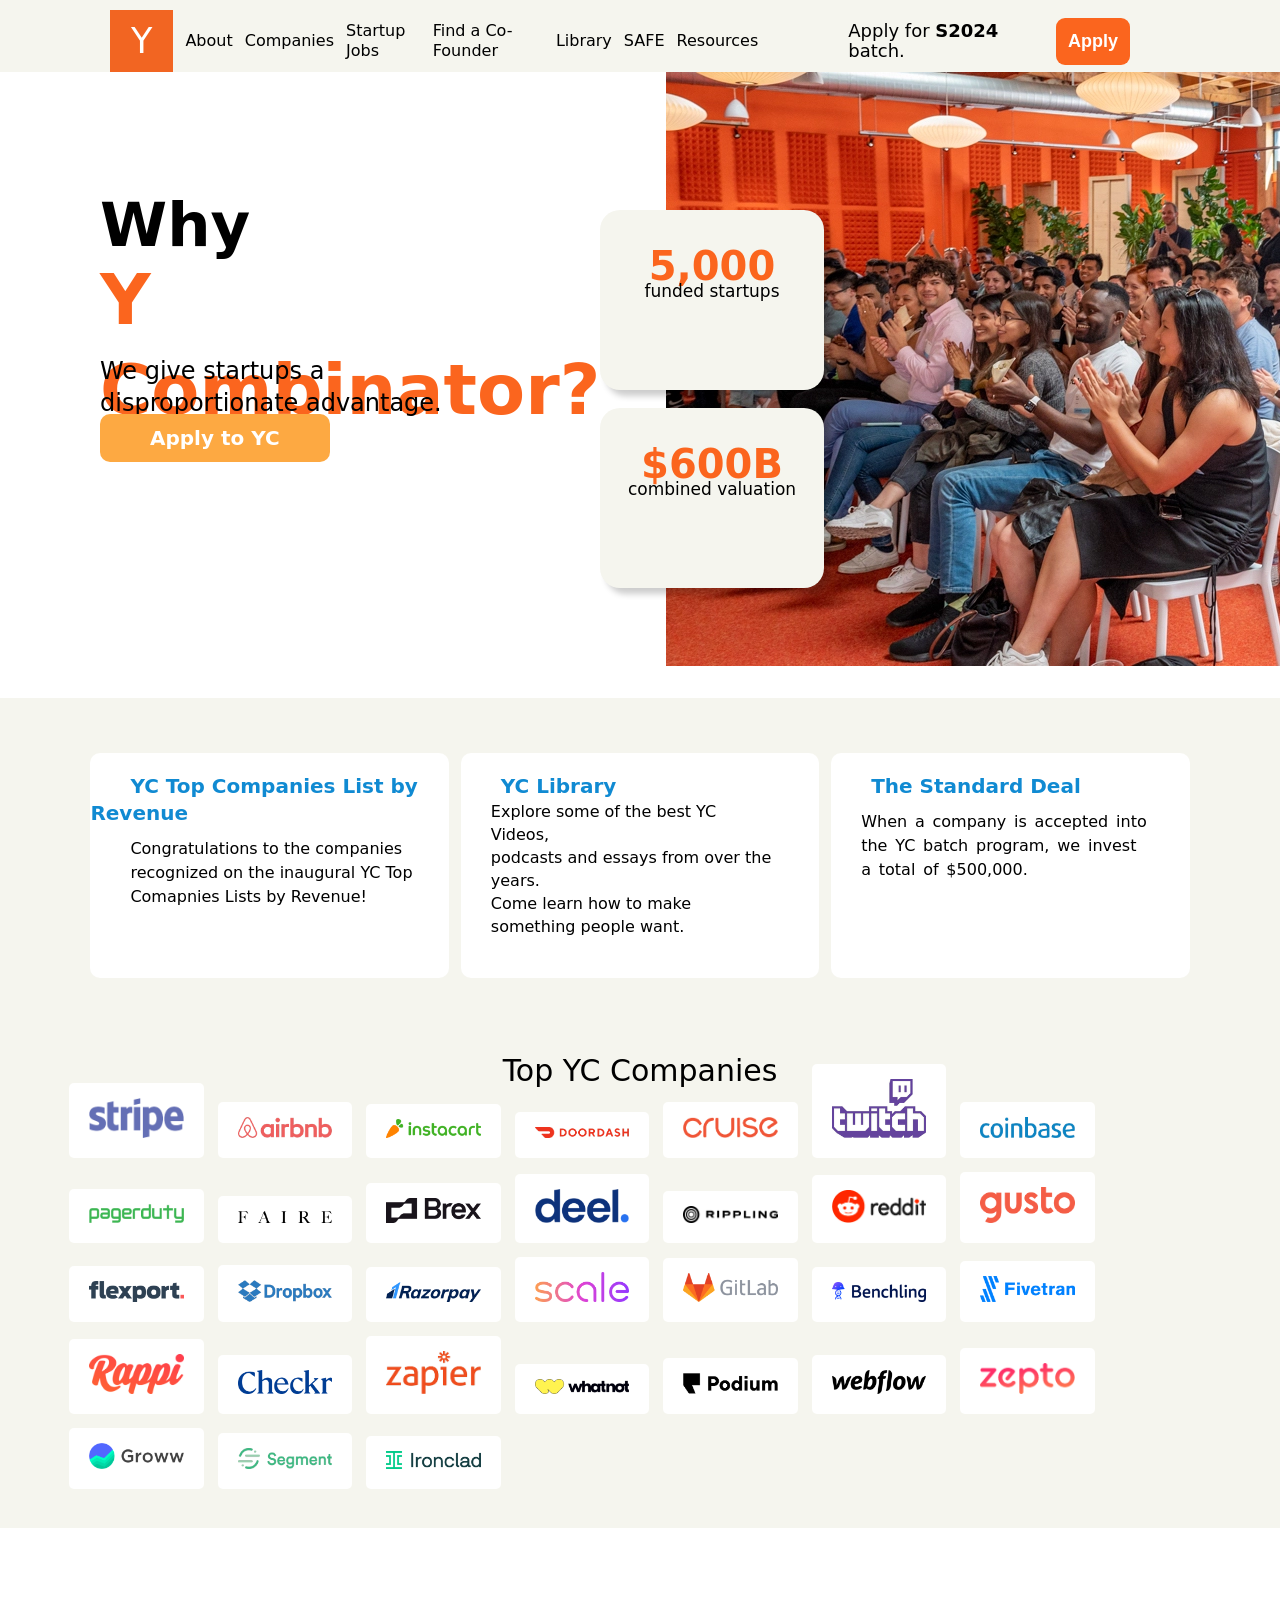
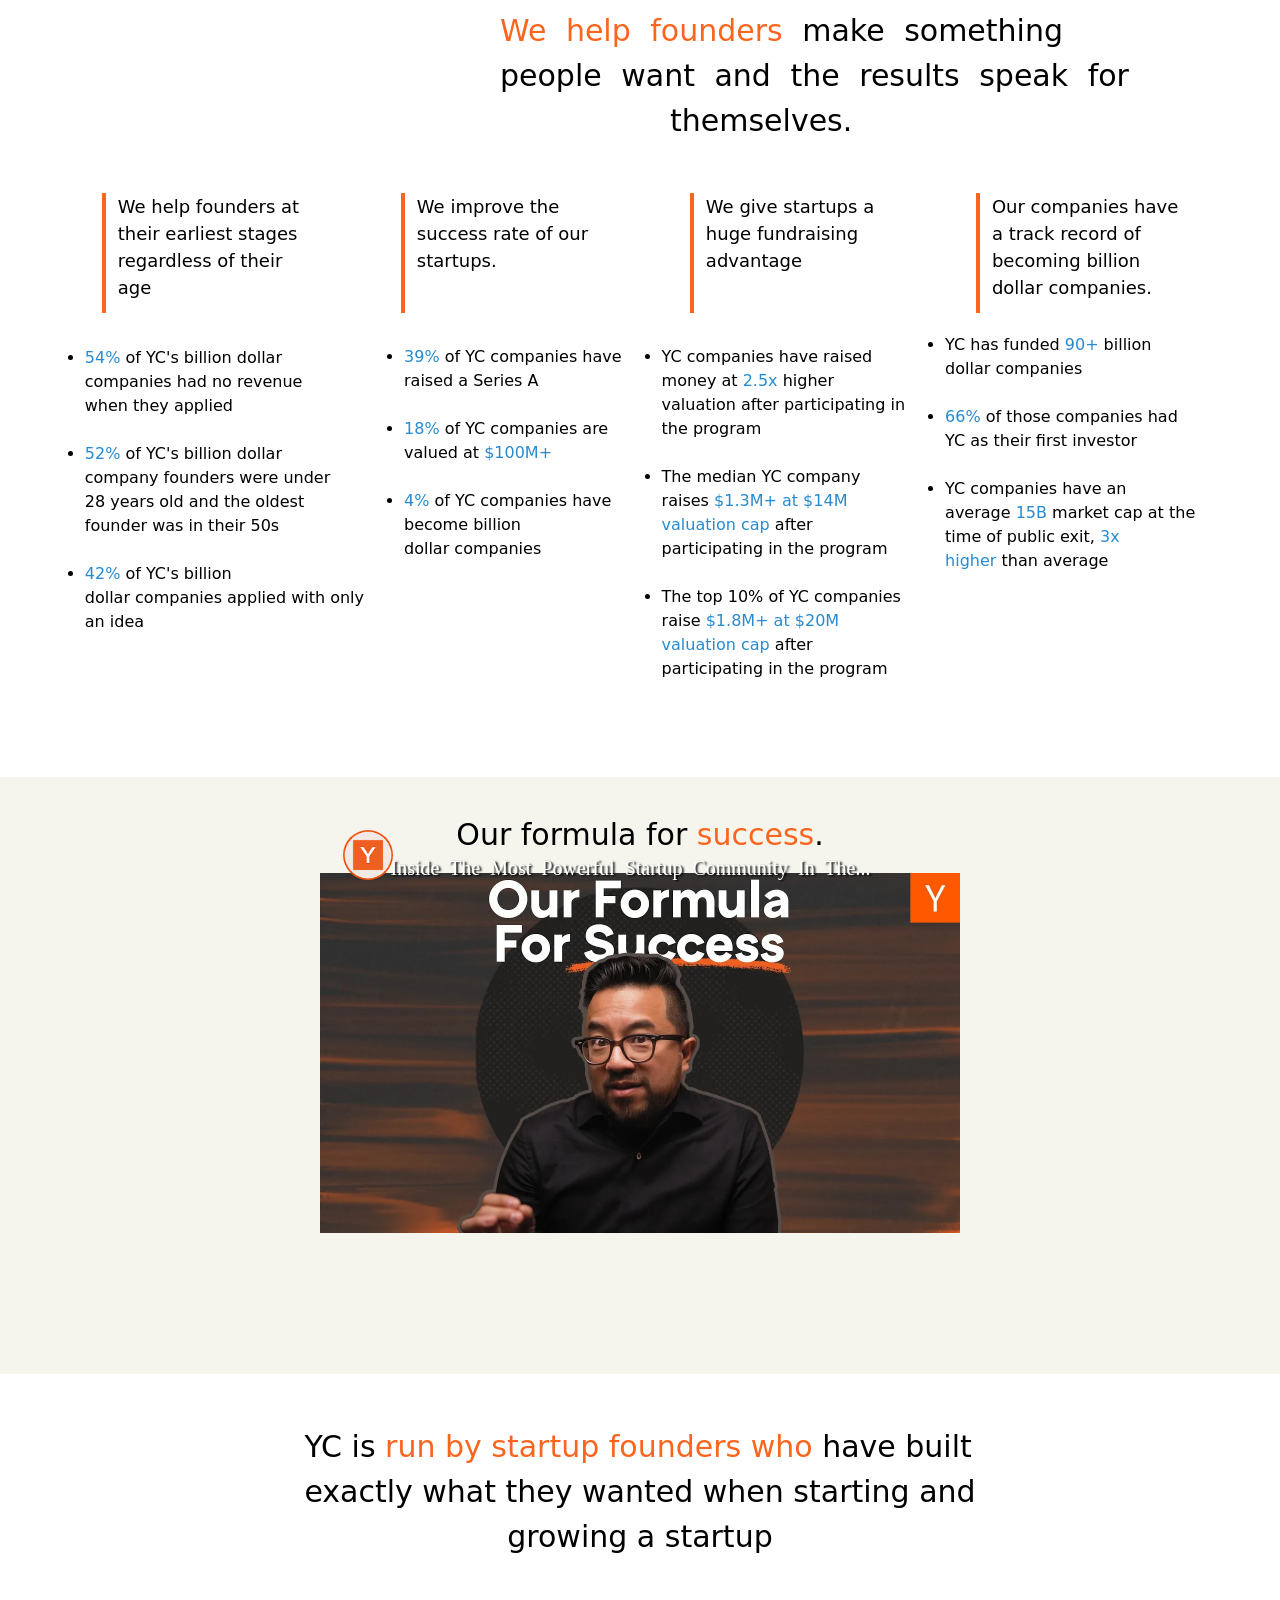
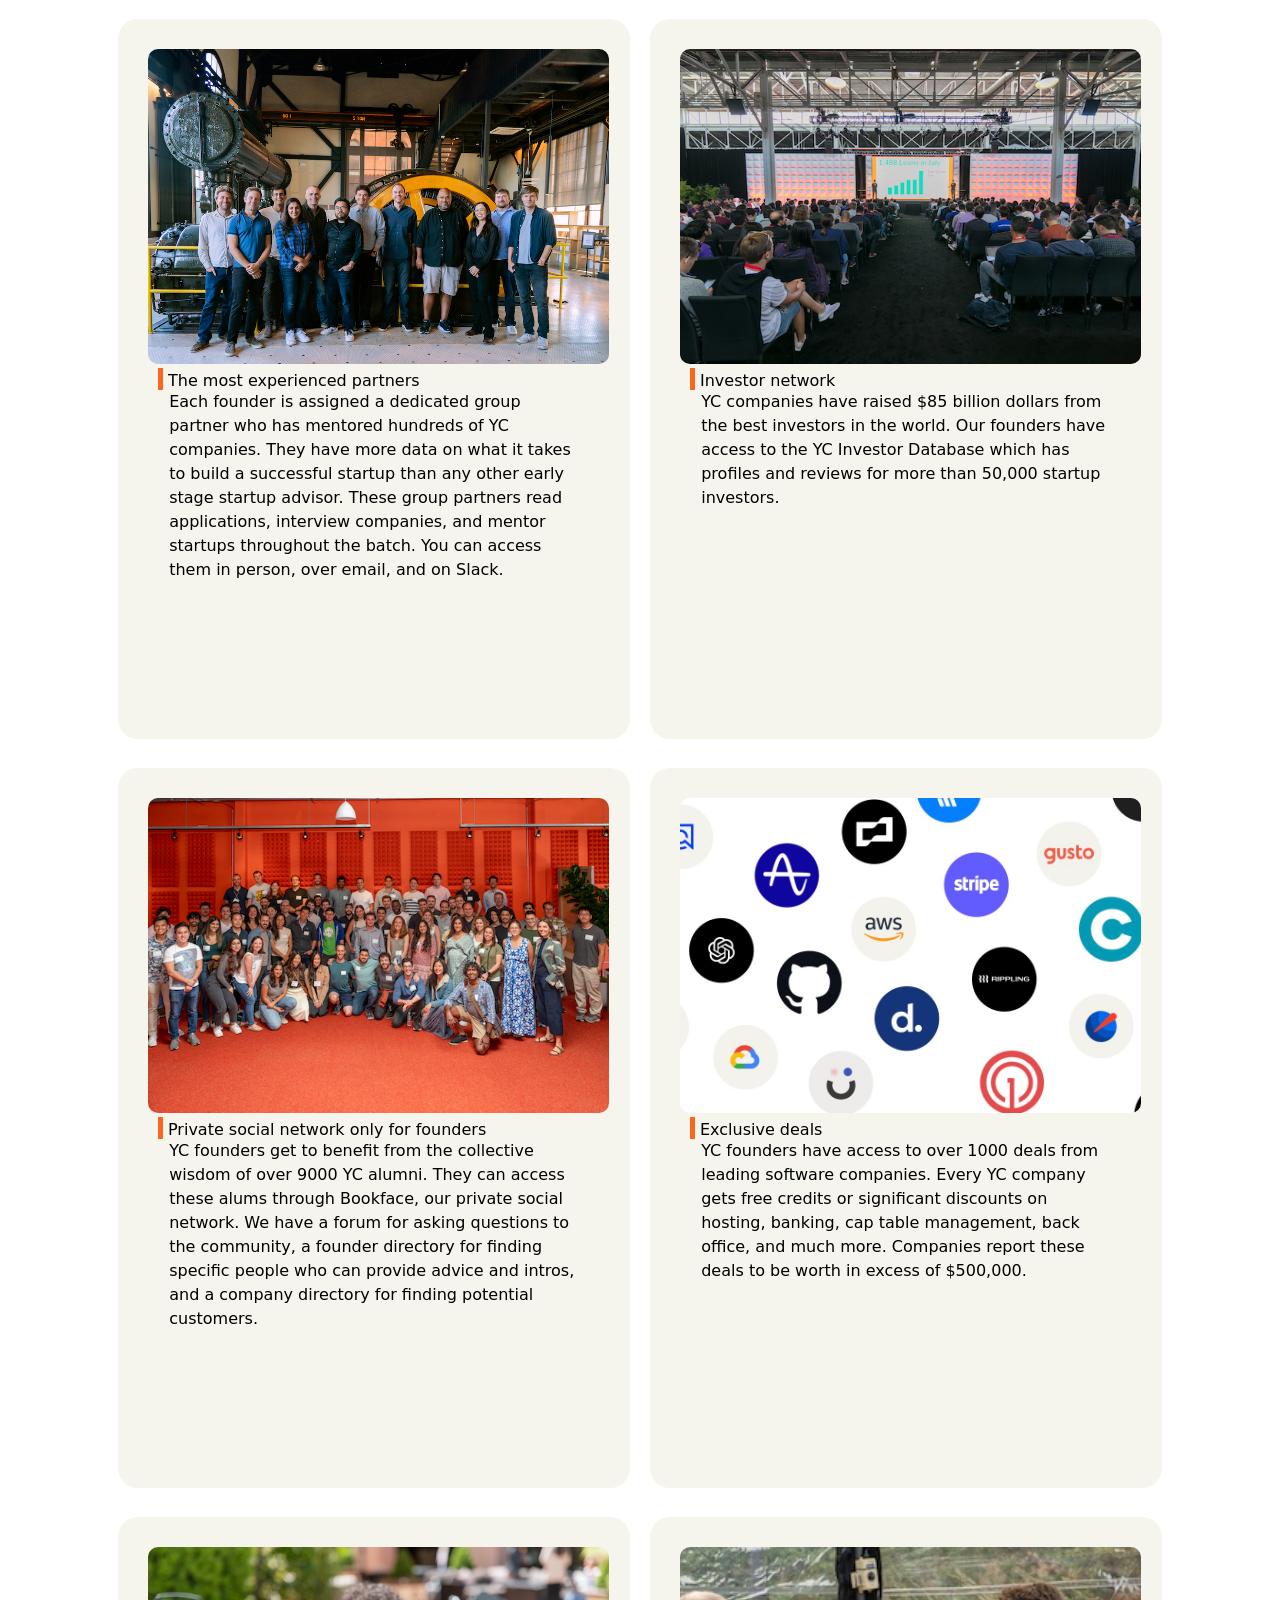
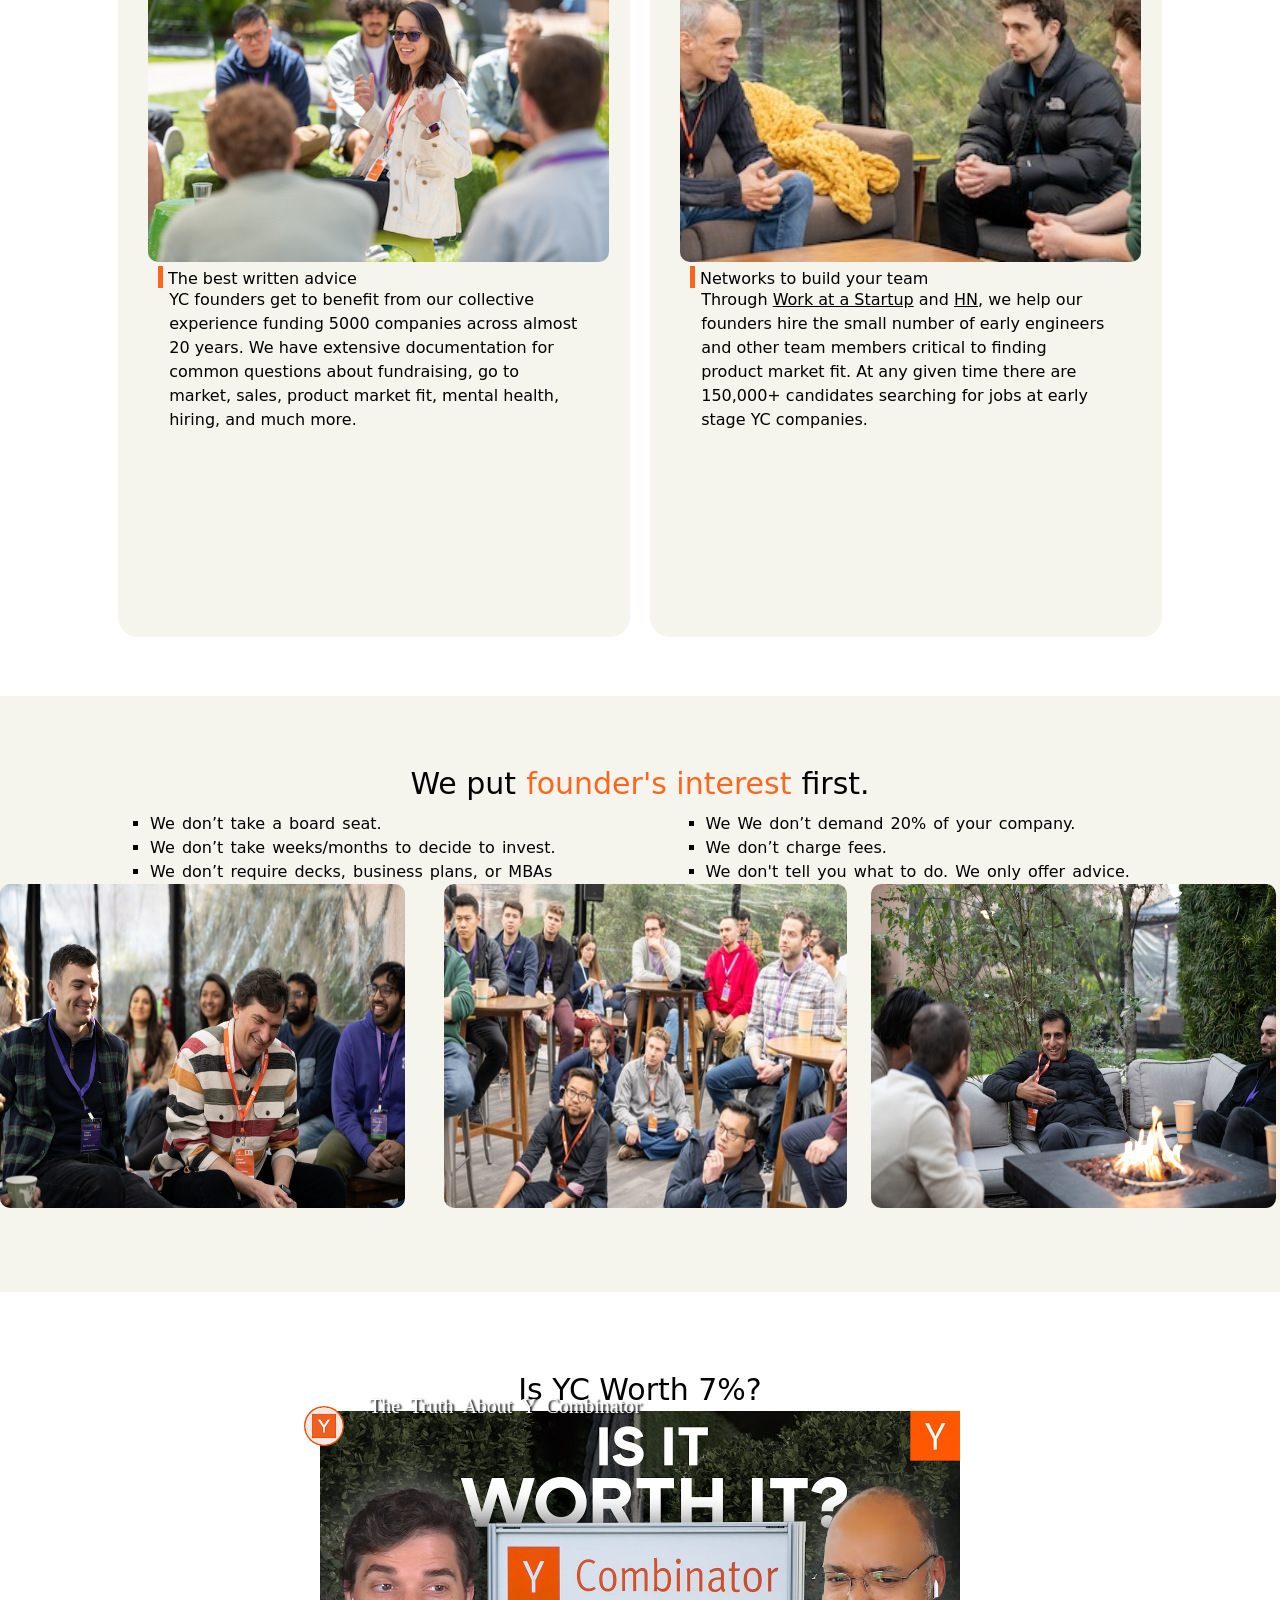
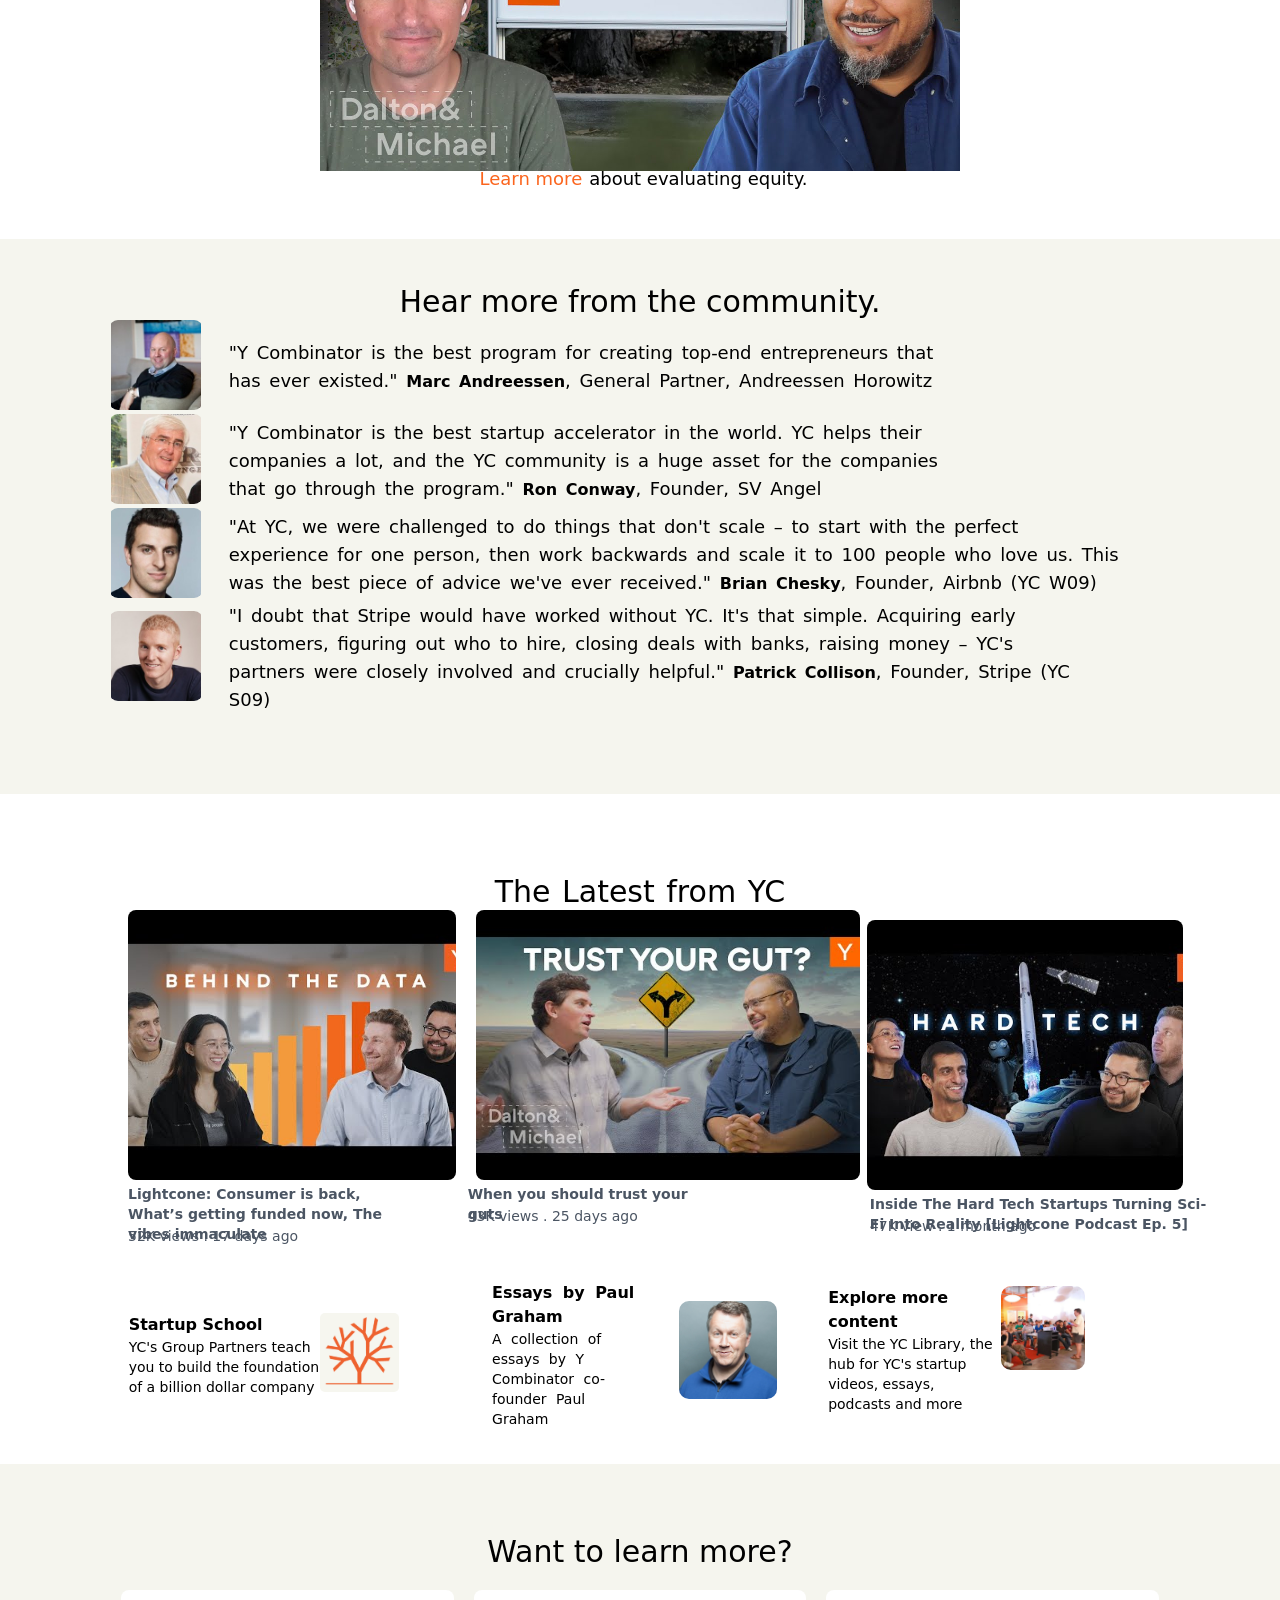
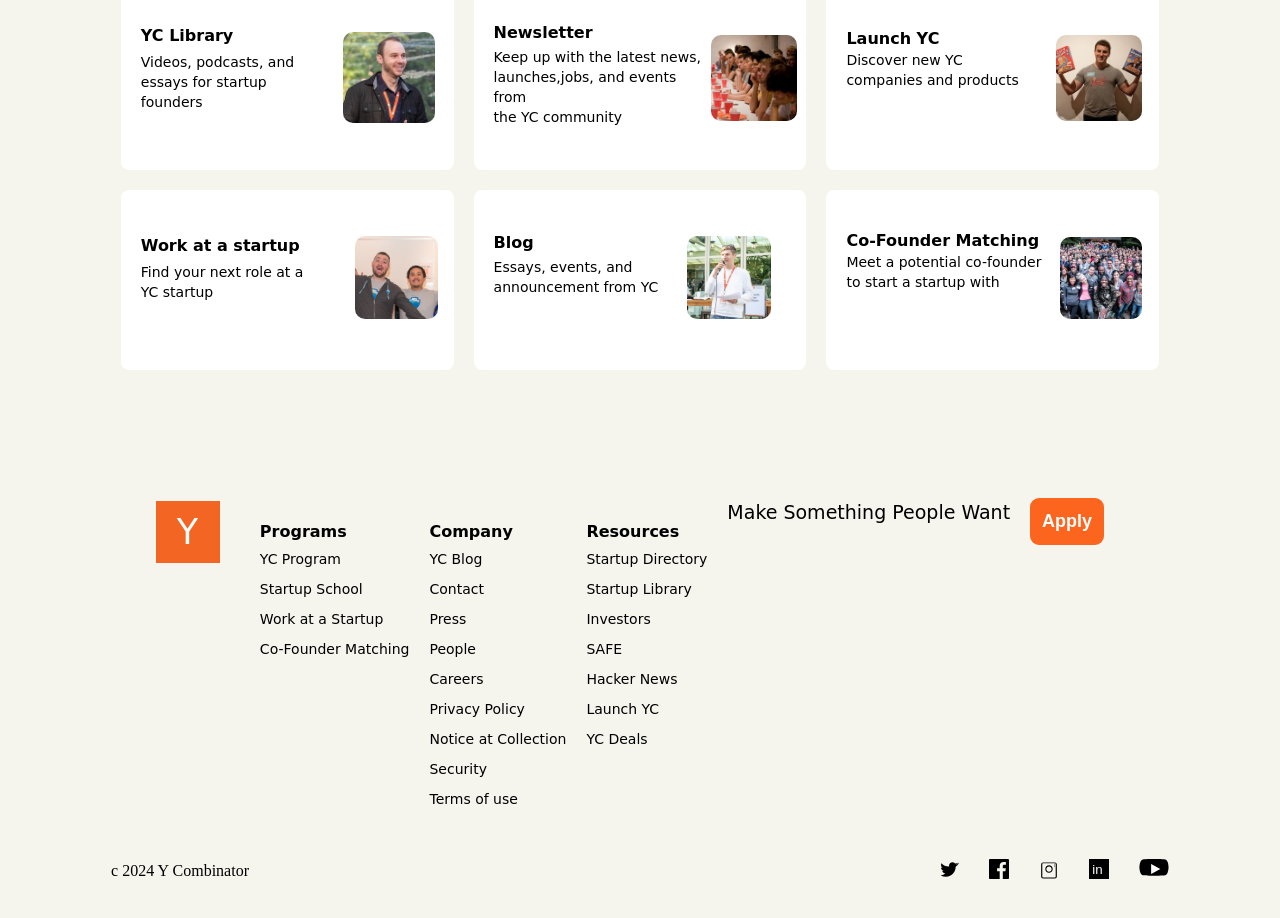
==== index.html @ fbad7b31 "Rename Index.html to index.html" ====
<!DOCTYPE html>
<html lang="en">
<head>
    <meta charset="UTF-8">
    <meta name="viewport" content="width=device-width, initial-scale=1.0">
    <title>Y Combinator webpge</title>
</head>
<link rel="stylesheet" href="./Y combintor.Css">
<body>
    <nav>
        <ul class="navs">
            <div>
                <li class="big">Y</li>
            </div>
            <li>About</li>
            <li>Companies</li>
            <li>Startup Jobs</li>
            <li>Find a Co-Founder </li>
            <li>Library</li>
            <li>SAFE</li>
            <li>Resources</li>
        </ul>
        <ul class="apply">

            <li>Apply for <b>S2024</b> batch.</li>
            <button>Apply</button>
        </ul>
    </nav>
           <section class="all">
            <div class="why">
                <h5 class="comb">Why <br> <span class="tor">Y Combinator?</span></h5>
                <p>We give startups a <br>disproportionate advantage.</p>
                <button>Apply to YC</button>
                 </div>
    
                 <div class="combine">
                    <img src="./Y Combinator images/why-yc-new-full-res-B8TvYziy (1).webp" alt="">
                 </div>
           </section>

           <section>
            <div class="bigbox">
                <div class="box">5,000<p class="span">funded startups</p></div><br>
                <div class="boxes">$600B<p class="span">combined valuation</p></div>
            </div>
           </section>

           <section class="comp">
            <div class="ylc">

                <div class="YC"><span class="top">YC Top Companies List by Revenue</span> <p class="words">Congratulations to the companies recognized on the inaugural YC Top Comapnies Lists by Revenue!</p></div><br>

                <div class="YC"><span class="top">YC Library</span><p class="word">Explore some of the best YC Videos,<br>podcasts and essays from over the years.<br>Come learn how to make something people want.</p></div><br>

                <div class="YC"><span class="top">The Standard Deal</span><p class="wordy">When a company is accepted into the YC batch program, we invest a total of $500,000.</p></div>
            </div>

            <div class="tops">
                <p>Top YC Companies</p>
            </div>

            <div class="images">
                <span class="stripe"><img src="./Y Combinator images/stripe-d1d72c19fe7fbfd9514ffbc26f1c5922a1b77fd7445c78a34fe319c03b986713 (1).png" alt="stripe"></span>
                <span><img src="./Y Combinator images/airbnb-423deceb57ea913e2f3a39a1c2b6ecb690f019933b4d767ac91121777aa59107 (1).png" alt="airbnb"></span>
                <span><img src="./Y Combinator images/instacart-81d147c59ca98d84b72f606de3af981da477423738120d3b2baec64c3162ba14 (1).png" alt="instacart"></span>
                <span><img src="./Y Combinator images/doordash-f41c839bb0522ead71e8d99ed3ae0495c04271f6f3f3edc6b0effbbff172bc1d (1).png" alt="doordash"></span>
                <span><img src="./Y Combinator images/cruise-38dda623d4f317a49a65099cd460bd1c6b3e4b91ffeccb6df0ec02284345b338 (1).png" alt="cruise"></span>
                <span class="twitch"><img src="./Y Combinator images/twitch-1b4772b83a73b6fa827ef467ecc17023a2bfbbf936633bffb5e93674690e74d6 (1).png" alt="twitch"></span>
                <span><img src="./Y Combinator images/coinbase-7d4f13e4f2ed0f6d3a608a7834517031d6663a0cbf1ba231d1dca2f079c091a2 (1).png" alt="coinbase"></span>
                <span><img src="./Y Combinator images/pagerduty-dc361aab31ef341eaed4d0a5a420c42f4d557745c67ffc5999c7b556c408d150 (1).png" alt="pagerduty"></span>
                <span><img src="./Y Combinator images/faire-3113845be6506be7761eaef7257e882b6e0c94081653c0f7459f8ed0c0596338 (1).png" alt="faire"></span>
                <span><img src="./Y Combinator images/brex-a76f83603a430f266cddacaceaf525080d91c3febf04ea8000ae1b4c67e8786f (1).png" alt="brex"></span>
                <span><img src="./Y Combinator images/deel-2eb5105300f66ebfa07b0ea805b6680d71c0b6de0272c3f75eebf6d2ae3077cf (1).png" alt="deel"></span>
                <span><img src="./Y Combinator images/rippling-100bc0c1cdabd9e38c671420ba16ba8f6d1af656dc3bc32eeeaa029f1bec257a (1).png" alt="rippling"></span>
                <span><img src="./Y Combinator images/reddit-d5ed3340e70326e6a372be76e2ec1b761a4d757954ae69311671f82f59afbedb (1).png" alt="reddit"></span>
                <span><img src="./Y Combinator images/gusto-b3f56f64a500a85cb44a2621db217778c9c698f83da59921e41c732dacdb3f35 (1).png" alt="gusto"></span>
                <span><img src="./Y Combinator images/flexport-ace3180f9926a45ed72eea63ed4c5a1a0aeb4e14ec7eb3ffff7c513aba07d0a9 (1).png" alt="flexport"></span>
                <span><img src="./Y Combinator images/dropbox-83b803aca663267bc2c480efca454ea8f9d31c39dd2ccba3856104a987e2692d (1).png" alt="dropbox"></span>
                <span><img src="./Y Combinator images/razorpay-7b4097215fa2d028e821d34bd3d1558309acd87ac5599e8164545e3a7fda5b95 (1).png" alt="razorpay"></span>
                <span><img src="./Y Combinator images/scale_ai-09562d62f19867f7e4af006fb0003148d1f0dff4ad32fa23e283c98a88044443 (1).png" alt="scail ai"></span>
                <span><img src="./Y Combinator images/gitlab-9998d8cb37a75de7004d679606bb8c5517d8c82848fb3e6ff13f8587143545b3 (1).png" alt="gitlab"></span>
                <span><img src="./Y Combinator images/benchling-cabc6ab6f92c92af620210d56c5cb872d5a2b77d3244924a4b35c0fba03aa411 (1).png" alt="benchling"></span>
                <span><img src="./Y Combinator images/fivetran-80f044801357e31b679f1c6adb33cd674b80a6fba2eef509dcb930f57118d324 (1).png" alt="fivetran"></span>
                <span><img src="./Y Combinator images/rappi-58eceb42cb4e6ba589842600cba0a0448e2ebe42a8ad4d0b9e26f1e6ccd9f36d (1).png" alt="rappi"></span>
               <span><img src="./Y Combinator images/checkr-dfe048bab6c8869e0faa186c947e1f8ba70fe25468952d432d6730bc7c64b557 (2).png" alt="checkr"></span>
               <span class="stripe"><img src="./Y Combinator images/zapier-a571989e13599601b2555b75551ee1cee4161f77df939d8f9d99ef750d6c9851 (1).png" alt="zapier"></span>
               <span><img src="./Y Combinator images/whatnot-44d4dfd2add836c788c42baa567fa4769b88f6e4da07d8f8eaf79d321b9be41c (1).png" alt="whatnot"></span> 
                <span><img src="./Y Combinator images/podium-403d2cf6edcf8bd760845e1a356161d69df559a59aeda2e36bf90b0454d75c85 (1).png" alt="podium"></span>
                <span><img src="./Y Combinator images/webflow-e0f324025f848a85519e046dfcffa3c517ad4470106e8ee54f697df16be929ce (1).png" alt="webflow"></span>
                <span><img src="./Y Combinator images/zepto-ed94889c5a2c2128ca2a39d5ce829a68cc792ed3e1b479089d2cbd3e03fa6483 (1).png" alt="zepto"></span>  
                <span><img src="./Y Combinator images/groww-b94b5a87bc987c7fa70ef04790d93b54fdca1d9edcf3d4d104865d740542fd4f (1).png" alt="groww"></span>
                <span><img src="./Y Combinator images/segment-bc64ab58b63ec0bdb1aa5888ca7771acabc39db12e9c30b4a5215014b766ffc4 (1).png" alt="segment"></span> 
                <span><img src="./Y Combinator images/ironclad-7ea21638879d20154e44f1614042b2fc93babefe9059a42835874975f73106d1 (1).png" alt="ironclad"></span>  
            </div>
           </section>

           <section>
            <div class="help">
                <div class="people"><span class="founders">We help founders</span> make something <br>people want and the results speak for <br><span class="them"> themselves.</span></div>
            </div>
            
            <div class="We">
                <div class="imp">We help founders at <br>their earliest stages <br>regardless of their <br>age</div>
                <div class="imp">We improve the <br>success rate of our <br>startups.</div>
                <div class="imp">We give startups a <br>huge fundraising <br>advantage</div>
                <div class="imp">Our companies have <br>a track record of <br>becoming billion <br>dollar companies.</div>
            </div>

            <div class="norms">
                <ul class="nom">
                   <li><span class="number">54%</span> of YC's billion dollar <br> companies had no revenue <br>when they applied</li><br>
                   <li><span class="number">52%</span> of YC's billion dollar <br> company founders were under <br>28 years old and the oldest <br> founder was in their 50s</li><br>
                   <li><span class="number">42%</span> of YC's billion <br> dollar companies applied with only <br>an idea</li>
                </ul>

                <ul class="nom2s">
                    <li><span class="number">39%</span> of YC companies have <br> raised a Series A</li> <br>
                     <li><span class="number">18%</span> of YC companies are <br> valued at <span class="number">$100M+</span></li> <br>
                     <li><span class="number">4%</span> of YC companies have <br> become billion <br> dollar companies</li><br>
                </ul>

                <ul class="nom2">
                    <li>YC companies have raised <br> money at <span class="number">2.5x</span> higher <br> valuation after participating in <br> the program</li><br>
                 <li>The median YC company <br> raises <span class="number">$1.3M+ at $14M <br> valuation cap</span> after <br> participating in the program</li><br>

                    <li>The top 10% of YC companies <br> raise <span class="number">$1.8M+ at $20M <br> valuation cap</span> after <br>participating in the program</li><br>
                </ul>
                <ul class="nom2s">
                    <li>YC has funded <span class="number">90+</span> billion <br> dollar companies</li><br>
                    <li><span class="number">66%</span> of those companies had <br> YC as their first investor</li><br>
                    <li>YC companies have an <br> average <span class="number">15B</span> market cap at the <br>time of public exit, <span class="number">3x <br> higher</span> than average</li> <br> 
                </ul>
            </div>
        </section>


        <section class="imgtext">
       <div class="">
        <div class="text">
            <p>Our formula for <span class="succ"> success</span>.</p>
        </div>
        <div class="imgdiv">
         <div>
            <img src="./Y Combinator images/maxresdefault (1).webp" alt="" > 

            <div class="insidep">
                <p class="inside">Inside The Most Powerful Startup  Community In The... </p>
            <span class="ypics"><img src="./Y Combinator images/ifXjPVUevGn8Imkoc0Rl4NPzlJq8P0-TnZl4jUiofwEuqXfMwzocwDnVjaU-8N3j-dPsLQezjTo=s68-c-k-c0x00ffffff-no-rj (1).jfif" alt=""></span>
            
            </div>
         </div>
        </div>
       </div>
        </section>

        <section>
            <div class="run">
         <p>YC is <span class="who"> run by startup founders who</span> have built <br> exactly what they wanted when starting and <br><span class="grow"> growing a startup</span></p>
            </div>

             <div class="parent">
                <div class="boxtext">
                   <span class="most"><img src="./Y Combinator images/most-experienced-partners-DX4ZPbr4 (1).jpg" alt=""></span>
                   <p class="part">The most experienced partners</p>
                   <p class="each">Each founder is assigned a dedicated group partner who has mentored hundreds of YC companies. They have more data on what it takes to build a successful startup than any other early stage startup advisor. These group partners read applications, interview companies, and mentor startups throughout the batch. You can access them in person, over email, and on Slack.</p>
                     </div>
    
            <div class="boxtext">
                <img src="./Y Combinator images/investor-network-DsrGWUIM (1).jpg " alt="">
                <p class="invest">Investor network</p>
                <p class="data">YC companies have raised $85 billion dollars from the best investors in the world. Our founders have access to the YC Investor Database which has profiles and reviews for more than 50,000 startup investors.</p>
            </div>
             </div>

            <div class="parent">
              <div class="boxtext">
                <span class="podium"><img src="./Y Combinator images/private-social-network-DAUtdNFy (1).jpg" alt=""> </span>
           <p class="private">Private social network only for founders</p>
           <p class="benefit">YC founders get to benefit from the collective wisdom of over 9000 YC alumni. They can access these alums through Bookface, our private social network. We have a forum for asking questions to the community, a founder directory for finding specific people who can provide advice and intros, and a company directory for finding potential customers.</p>

              </div>

              <div class="boxtext">
           <span class="sive"><img src="./Y Combinator images/exclusive-deals-DZOi8DL7 (1).jpg" alt=""></span>
           <p class="exclusive">Exclusive deals</p>
           <p class="access">YC founders have access to over 1000 deals from leading software companies. Every YC company gets free credits or significant discounts on hosting, banking, cap table management, back office, and much more. Companies report these deals to be worth in excess of $500,000.</p>
              </div>
             </div>

             <div class="parent">
                <div class="boxtext">
               <img src="./Y Combinator images/secret-handbook-BLok8-bB (1).jpg" alt="handbook">
               <p class="written">The best written advice</p>
               <p class="benefit">YC founders get to benefit from our collective experience funding 5000 companies across almost 20 years. We have extensive documentation for common questions about fundraising, go to market, sales, product market fit, mental health, hiring, and much more.</p>
                </div>

             
                <div class="boxtext">
                    <img src="./Y Combinator images/capital-after-batch-DQmLQXDH.jpg" alt="capital">
                    <p class="net">Networks to build your team</p>
                    <p class="access">Through <span class="work">Work at a Startup</span> and <span class="work">HN</span>, we help our founders hire the small number of early engineers and other team members critical to finding product market fit. At any given time there are 150,000+ candidates searching for jobs at early stage YC companies.</p>
            </div>
            </div> 
        </section>

        <section>
            <div class="bg">
        <p class="put">We put <span class="inn">founder's interest </span>first.</p>

         <div class="deck">
            <ul class="dont">
                <li>We don’t take a board seat.</li>
                <li>We don’t take weeks/months to decide to invest. </li>
                <li>We don’t require decks, business plans, or MBAs</li>
               </ul>
      
                <ul class="dont">
                <li>We We don’t demand 20% of your company. </li>
                <li>We don’t charge fees.</li>
                <li>We don't tell you what to do. We only offer advice.</li>
                </ul>
         </div>
            
            <div class="three">
               <span class="left"><img src="./Y Combinator images/Left-BiSNksVM.jpg" alt="left"></span>
                <span class="middle"><img src="./Y Combinator images/Middle-ORNvunn1 (1).jpg" alt="middle"></span>
               <span class="right"><img src="./Y Combinator images/Right-CEqBBFo3 (1).jpg" alt="right"></span>
            </div>
        </div>
        </section>

        <section>
            <div class="maximg">
            <p class="worth">Is YC Worth 7%?</p>
            <span class="max"><img src="./Y Combinator images/maxresdefault (1).jpg" alt="max"></span>

            <span class="dalton"><img src="./Y Combinator images/ifXjPVUevGn8Imkoc0Rl4NPzlJq8P0-TnZl4jUiofwEuqXfMwzocwDnVjaU-8N3j-dPsLQezjTo=s68-c-k-c0x00ffffff-no-rj (1).jfif" alt=""></span>

            <p class="truth">The Truth About Y Combinator </p>
            </div>
            <p class="equity"><span class="about">Learn more </span> about evaluating equity.</p>
        </section>

        <section>
                 <div class="bg">
            <p class="hear">Hear more from the community.</p>

            <div class="Anderson">
                <div class="marc"><img src="./Y Combinator images/marc-andreessen-B6IB5XEE.jpg" alt=""></div>
                <p>"Y Combinator is the best program for creating top-end entrepreneurs that has ever existed."
                    <span class="con">Marc Andreessen</span>,
                    General Partner, Andreessen Horowitz</p>
            </div>

            <div class="Anderson">
                <div class="marc"><img src="./Y Combinator images/ron-conway-DahY8Lgh.jpg" alt=""></div>
                <p class="ron">"Y Combinator is the best startup accelerator in the world. YC helps their companies a lot, and the YC community is a huge asset for the companies that go through the program." <span class="con">Ron Conway</span>, Founder, SV Angel</p>
            </div>

            <div class="Anderson">
                <div class="marc"><img src="./Y Combinator images/brian-chesky-Dok3kT1b.jpg" alt="brian"></div>
                <p class="challenge">"At YC, we were challenged to do things that don't scale – to start with the perfect experience for one person, then work backwards and scale it to 100 people who love us. This was the best piece of advice we've ever received."
                    <span class="con">Brian Chesky</span>,
                    Founder, Airbnb (YC W09)</p>
            </div>

            <div class="Anderson">
                <div class="marc"><img src="./Y Combinator images/patrick-collinson-MjupD62W (1).jpg" alt="patrick"></div>
                <p class="pat">"I doubt that Stripe would have worked without YC. It's that simple. Acquiring early customers, figuring out who to hire, closing deals with banks, raising money – YC's partners were closely involved and crucially helpful."
                    <span class="con">Patrick Collison</span>, Founder, Stripe (YC S09)</p>
            </div>
        </div>
        </section>

        <section>
            <div>
                <p class="late">The Latest from YC</p>

                <div class="gut">
                    <div class="imma">
                        <div class="consumer"><img src="./Y Combinator images/hqdefault (13).jpg" alt=""></div>
                        <p class="back">Lightcone: Consumer is back, What’s getting funded now, The vibes immaculate</p>
                        <p class="views">52K views . 17 days ago</p>
                    </div>

                    <div class="you">
                      <div class="trust"><img src="./Y Combinator images/hqdefault (12).jpg" alt=""></div> 
                      <p class="should">When you should trust your guts</p> 
                      <p class="view">43K views . 25 days ago</p>
                    </div>

                    <div class="tech">
                        <div class="hard"><img src="./Y Combinator images/hqdefault (14).jpg" alt=""></div>
                        <p class="sci">Inside The Hard Tech Startups Turning Sci-Fi Into Reality [Lightcone Podcast Ep. 5]</p>
                         <p class="vew">47K view . 1 month ago</p>
                    </div>
                </div>
            </div>

            <div class="boxparent">
                <div class="teach">
                    <p class="group"><span class="black">Startup School </span><br> YC's Group Partners teach you to build the foundation of a billion dollar company</p>
                    <div class="school"><img src="./Y Combinator images/startupschool (1).png" alt=""></div>
                </div>
    
                <div class="by">
                    <p class="essay"><span class="black">Essays by Paul Graham </span><br> A collection of essays by Y Combinator co-founder Paul Graham</p>
                    <div class="paulg"><img src="./Y Combinator images/paulg (1).jpeg" alt=""></div>
                </div>
    
                <div class="pod">
                    <p class="explore"><span class="black">Explore more content</span> <br>Visit the YC Library, the hub for YC's startup videos, essays, <br>podcasts and more</p>
                    <div class="lecture"><img src="./Y Combinator images/paulglecture (1).png" alt=""></div>
                </div>
            </div>
        </section>

        <section>
                <div class="lat">
                    <p class="want">Want to learn more?</p> 
                    <div class="newsletter">
        
                    <div class="yclibrary">
                        <p class="video"> <span class="red">YC Library</span> <br>Videos, podcasts, and essays for startup founders</p>
                        <div><img src="./Y Combinator images/learn-more-library (1).jpg" alt=""></div>
                    </div> <br>

                    <div class="letternews"> 
                       <p><span class="red">Newsletter</span> <br>Keep up with the latest news, launches,jobs, and events from <br> the YC community</p>
                       <div class="from"><img src="./Y Combinator images/learn-more-newsletter (1).jpg" alt=""></div>
                    </div> <br>

                    <div class="launch">
                    <p><span class="red">Launch YC</span> <br>Discover new YC companies and products</p>
                    <div><img src="./Y Combinator images/learn-more-launch-yc (1).jpg" alt=""></div>
                    </div>
               </div>

               <div class="newsletter2">
                <div class="yclibrary">
                    <p><span class="red">Work at a startup <br></span> Find your next role at a YC startup</p>
                    <div class="waas"><img src="./Y Combinator images/learn-more-waas (1).jpg" alt=""></div>
                </div>

                <div class="letternews">
                    <p class="new"><span class="red">Blog</span> <br>Essays, events, and announcement from YC  </p>
                    <div class="blog"><img src="./Y Combinator images/learn-more-blog (1).jpg" alt=""></div>
                </div>

                <div class="launch">
                    <p class="reed"><span class="red">Co-Founder Matching</span> <br> Meet a potential co-founder to start a startup with</p>
                    <div class="moore"><img src="./Y Combinator images/learn-more-events (1).jpg" alt=""></div>
                </div>
               </div>

               <div class="programs">
                <p class="big2">Y</p>
                    <ul class="">
                        <li class="it">Programs</li>
                        <li>YC Program</li>
                        <li>Startup School</li>
                        <li>Work at a Startup</li>
                        <li>Co-Founder Matching</li>
                    </ul>

                    <ul class="company">
                        <li class="it">Company</li>
                        <li>YC Blog</li>
                        <li>Contact</li>
                        <li>Press</li>
                        <li>People</li>
                        <li>Careers</li>
                        <li>Privacy Policy</li>
                        <li>Notice at Collection</li>
                        <li>Security</li>
                        <li>Terms of use</li>
                    </ul>

                    <ul class="resources">
                        <li class="it">Resources</li>
                        <li>Startup Directory</li>
                        <li>Startup Library</li>
                        <li>Investors</li>
                        <li>SAFE</li>
                        <li>Hacker News</li>
                        <li>Launch YC</li>
                        <li>YC Deals</li>
                    </ul>
                    <ul class="apply2">
                        <li>Make Something People Want</li>
                        <button>Apply</button>
                    </ul>
                    <div>
                    </div>
               </div>
              </section>
                <section style="background-color: #F5F5EE; padding-top: 30px;" >
               <div class="twenty">
                <p>c 2024 Y Combinator</p>

               <div class="svgs">
                <div class="twitterlogo">
                    <svg xmlns="http://www.w3.org/2000/svg" viewBox="0 0 24 24" width="20" height="20">
                        <path d="M22.46 6c-.77.35-1.6.58-2.46.69a4.15 4.15 0 001.83-2.28 8.29 8.29 0 01-2.63 1A4.13 4.13 0 0016.2 4c-2.29 0-4.15 1.85-4.15 4.14 0 .32.04.64.1.94A11.74 11.74 0 013 5.14a4.13 4.13 0 00-.56 2.08 4.13 4.13 0 001.84 3.44 4.07 4.07 0 01-1.87-.52v.05c0 2.01 1.44 3.68 3.35 4.06a4.15 4.15 0 01-1.87.07c.53 1.66 2.07 2.88 3.9 2.91A8.31 8.31 0 012 19.54a11.75 11.75 0 006.29 1.85c7.54 0 11.67-6.25 11.67-11.67l-.01-.53A8.3 8.3 0 0024 4.59a8.2 8.2 0 01-2.35.65A4.14 4.14 0 0022.46 6z"/>
                      </svg>
                </div>

                  <div class="facebooklogo">
                    <svg xmlns="http://www.w3.org/2000/svg" viewBox="0 0 24 24" width="20" height="20">
                        <path d="M22.675 0H1.325C.593 0 0 .592 0 1.325v21.351C0 23.407.593 24 1.325 24H12.82v-9.294H9.692v-3.622h3.128V8.413c0-3.1 1.894-4.788 4.659-4.788 1.325 0 2.463.099 2.796.143v3.24h-1.919c-1.504 0-1.794.715-1.794 1.763v2.31h3.588l-.467 3.622h-3.12V24h6.116c.73 0 1.324-.593 1.324-1.324V1.325C24 .592 23.407 0 22.675 0z"/>
                    </svg>
                  </div>

                  <div>
                  <svg xmlns="http://www.w3.org/2000/svg" viewBox="0 0 512 512" width="20" height="20">
                    <path fill="#000000" d="M407.102,86.9H104.898c-27.644,0-50.102,22.458-50.102,50.102v312.204c0,27.644,22.458,50.102,50.102,50.102h302.204c27.644,0,50.102-22.458,50.102-50.102V137.002C457.204,109.358,434.746,86.9,407.102,86.9z M427.204,449.306c0,14.095-11.441,25.536-25.536,25.536H110.332c-14.095,0-25.536-11.441-25.536-25.536V134.102c0-14.095,11.441-25.536,25.536-25.536h291.336c14.095,0,25.536,11.441,25.536,25.536V449.306z"/>
                    <path fill="#000000" d="M256,159.658c-52.656,0-95.342,42.686-95.342,95.342s42.686,95.342,95.342,95.342s95.342-42.686,95.342-95.342S308.656,159.658,256,159.658z M256,326.994c-37.573,0-68.331-30.758-68.331-68.331c0-37.573,30.758-68.331,68.331-68.331s68.331,30.758,68.331,68.331C324.331,296.236,293.573,326.994,256,326.994z"/>
                    <path fill="#000000" d="M401.659,124.244c-2.478,0-4.5,2.021-4.5,4.5v74.928c0,2.478,2.021,4.5,4.5,4.5c2.478,0,4.5-2.021,4.5-4.5V128.744C406.159,126.265,404.137,124.244,401.659,124.244z"/>
                  </svg>
                  </div>

                  <div class="insvg">
                    <svg xmlns="http://www.w3.org/2000/svg" viewBox="0 0 120 120" width="20">
                        <rect x="0" y="0" width="120" height="120" fill="#000000"/>
                        <text x="20" y="90" font-family="Arial" font-size="80" fill="#FFFFFF">in</text>
                      </svg>  
                  </div>
                  <div>
                    <svg xmlns="http://www.w3.org/2000/svg" viewBox="0 0 576 512" width="30" height="30">
                        <path fill="#000000" d="M549.655,121.24c-6.281-23.676-24.261-42.485-47.581-48.769C458.146,64,288,64,288,64S117.854,64,74.926,72.471 c-23.32,6.284-41.3,25.093-47.581,48.769C8.491,164.168,8,224,8,224s0.491,59.832,19.345,102.759 c6.281,23.676,24.262,42.485,47.581,48.769C117.854,384,288,384,288,384s170.146,0,213.074-8.471 c23.32-6.284,41.3-25.093,47.581-48.769C567.509,283.832,568,224,568,224S567.509,164.168,549.655,121.24z"/>
                        <path fill="#FFF" d="M233.14,352V160l176,96L233.14,352z"/>
                      </svg>
                      
                  </div>
               </div>
                
               </div>
            </div>
            
           
            
        </section>
        
</body>
</html>
---- Y combintor.Css ----
*{
    margin: 0;
    padding: 0;
}
ul{
    list-style-type: none;
}
nav{
    display: flex;
    justify-content: space-between;
    /* flex-direction: row; */
     align-items: center;
    /* max-width: 90%; */
    background-color: #F5F5EE;
    padding-top: 10px;

}
.navs{
    display: flex;
    align-items: center;
    justify-content: center;
    gap: 12px;
    margin-left: 90px;
    font-family: Avenir, ui-sans-serif, system-ui, sans-serif, "Apple Color Emoji", "Segoe UI Emoji", "Segoe UI Symbol", "Noto Color Emoji";
    font-style: normal;
    font-size: 16px;
    font-weight: 290;
    line-height: 20px;
    color: rgb(0, 0, 0);
    margin-left: 110px;
}
.apply{
    display: flex;
    list-style-type: none;
    margin-left: 90px;
    gap: 20px;
    margin-right: 150px;
}
.big{
    font-family: Avenir, ui-sans-serif, system-ui, sans-serif, "Apple Color Emoji", "Segoe UI Emoji", "Segoe UI Symbol", "Noto Color Emoji";
    font-style: normal;
    font-size: 35px;
    font-weight: 200;
    line-height: 16px;
    color: white;
    background-color: #F26522;
    padding: 23px 21px;
    /* height: 20%; */
}
.apply{
    font-family: Avenir, ui-sans-serif, system-ui, sans-serif, "Apple Color Emoji", "Segoe UI Emoji", "Segoe UI Symbol", "Noto Color Emoji";
    font-style: normal;
    font-size: 18px;
    font-weight: 250;
    line-height: 20px;
    color: rgb(0, 0, 0); ;
    align-items: center;

}
.apply button{
    color: white;
    background-color: #FB651E;
    padding: 9px 12px;
    border: none;
    border-radius: 9px;
    justify-content: center;
    font-style: normal;
    font-size: 18px;
    font-weight: 700;
    line-height: 29px;
    color: rgb(255, 255, 255);
}
.all{
    display: flex;
    align-items: center;
    justify-content: space-between;
    overflow-x: hidden;
    /* width: 90%; */
    /* height: 80%; */
    
}
.all .why{
    margin-left: 100px;
     margin-bottom:  0px; 
    flex: 2;
    max-width: 60%; 
    align-items: center;
    justify-content: center;
    /* width: 90%; */
    /* height: 80%; */

}
.all .combine{
    flex: 1;
    max-width: 48%;
    /* width: 30%; */
    /* height: 70%; */

}

.why .comb{
    font-family: Avenir, ui-sans-serif, system-ui, sans-serif, "Apple Color Emoji", "Segoe UI Emoji", "Segoe UI Symbol", "Noto Color Emoji";
    font-style: normal;
    font-size: 60.9px;
    font-weight: 600;
    line-height: 60px;
    color: rgb(0, 0, 0);

}
.why .tor{
    font-family: Avenir, ui-sans-serif, system-ui, sans-serif, "Apple Color Emoji", "Segoe UI Emoji", "Segoe UI Symbol", "Noto Color Emoji";
    font-style: normal;
    font-size: 70px;
    color: rgb(251, 101, 30);
    font-weight: 630;
    line-height: 90px;
}
.why p{
    top: -80px;
    position: relative;
    font-family: Avenir, ui-sans-serif, system-ui, sans-serif, "Apple Color Emoji", "Segoe UI Emoji", "Segoe UI Symbol", "Noto Color Emoji";
    font-style: normal;
    font-size: 24px;
    font-weight: 200;
    line-height: 32px;
    color: rgb(0, 0, 0);
}
.why button{
    position: relative;
    top: -85px;
    font-family:Avenir, ui-sans-serif, system-ui, sans-serif, "Apple Color Emoji", "Segoe UI Emoji", "Segoe UI Symbol", "Noto Color Emoji" ;
    background-color: #FDA942;
    font-size: 20px;
    font-weight: 700;
    line-height: 28px;
    color: rgb(255, 255, 255);
    border: none;
    border-radius: 10px;
    padding: 10px 50px;
}
    .box{
        width: 17.5%;
        height: 16vh;
        background-color: #F5F5EE;
        border-radius: 20px;
        margin-left: 600px;
        padding-top: 36px;
        color:rgb(251, 101, 30) ;
       font-family: Avenir, ui-sans-serif, system-ui, sans-serif, "Apple Color Emoji", "Segoe UI Emoji", "Segoe UI Symbol", "Noto Color Emoji";   
        font-style: normal;
        font-size: 40px;
        font-weight: 700;
        line-height: 40px;
         box-shadow: 6px 6px 6px rgba(0, 0, 0, 0.2);
    }
    .boxes{
        width: 17.5%;
        height: 16vh;
        background-color: #F5F5EE;
        border-radius: 20px;
        margin-left: 600px;
        padding-top: 36px; 
        color:rgb(251, 101, 30) ;
       font-family: Avenir, ui-sans-serif, system-ui, sans-serif, "Apple Color Emoji", "Segoe UI Emoji", "Segoe UI Symbol", "Noto Color Emoji";   
        font-style: normal;
        font-size: 40px;
        font-weight: 700;
        line-height: 40px;
        box-shadow: 6px 6px 6px rgba(0, 0, 0, 0.2);
    }
    .bigbox{
        text-align: center;
        /* gap: 30px; */
        top: -460px;
        position: relative;     
    }
    .span{
        font-family: Avenir, ui-sans-serif, system-ui, sans-serif, "Apple Color Emoji", "Segoe UI Emoji", "Segoe UI Symbol", "Noto Color Emoji";
       font-style:normal;
       font-weight: 200; 
        Color: rgb(0 0 0);
        font-size: 17px;
        line-height:10px;
    }
    .YC{
      width: 28%;
      height: 25vh;
      background-color: white ;
      border-radius: 10px;
      position: relative;
      top: 40px;
      box-shadow: 0px 0px 0px rgba(0, 0, 0, 0.2);
      /* display: flex; */
      /* align-items: center; */
      /* justify-content: center; */
      
    }
    .ylc{
        display: flex;
        align-items: center;
        justify-content: center;
        gap: 6px;
        position: relative;
        top: 15px;
    }
    .comp{
        background-color: #F5F5EE;
        /* height: 400vh;  */
         top: -350px; 
         position: relative; 
    } 
     .top{
      color: blue;  
      margin-left: 40px;
      bottom: -20px;
      position: relative;
      font-family: Avenir, ui-sans-serif, system-ui, sans-serif, "Apple Color Emoji", "Segoe UI Emoji", "Segoe UI Symbol", "Noto Color Emoji";
      font-style: normal;
      font-size: 20px;
      font-weight: 600;
      line-height: 27px;
      color: rgb(16 138 210);    
    }
    .words{
        max-width: 80%;
        margin-left: 40px;
        margin-top: 30px;
        font-family: Avenir, ui-sans-serif, system-ui, sans-serif, "Apple Color Emoji", "Segoe UI Emoji", "Segoe UI Symbol", "Noto Color Emoji";
        font-style: normal;
        font-size: 16px;
        font-weight: 200;
        line-height: 24px;
        color: rgb(0, 0, 0);
    }
    .word{
        font-family: Avenir, ui-sans-serif, system-ui, sans-serif, "Apple Color Emoji", "Segoe UI Emoji", "Segoe UI Symbol", "Noto Color Emoji";
        font-style: normal;
        margin-top: 20px;
        font-size: 16px;
        font-weight: 200;
        line-height: 23px;
        color: rgb(0, 0, 0);
        padding-left: 30px;
        max-width: 80%;
        /* word-spacing: 2px; */
    }
    .wordy{
        font-family: Avenir, ui-sans-serif, system-ui, sans-serif, "Apple Color Emoji", "Segoe UI Emoji", "Segoe UI Symbol", "Noto Color Emoji";
        font-style: normal;
        margin-top: 30px;
        font-size: 16px;
        font-weight: 200;
        line-height: 24px;
        color: rgb(0, 0, 0);
        word-spacing: 2.7px;
        padding-left: 30px;
        max-width: 80%;
    }
    .tops{
        display:flex ;
        justify-content: center;
        align-items: center;
        font-family: Avenir, ui-sans-serif, system-ui, sans-serif, "Apple Color Emoji", "Segoe UI Emoji", "Segoe UI Symbol", "Noto Color Emoji";
        font-style: normal;
        font-size: 30px;
        font-weight: 500;
        line-height: 36px;
        color: rgb(0 0 0);
        margin-top: 130px;
    }
    .images{
        max-width: 90%;
        margin: 0 auto;
        position: relative;
        bottom: 30px;
    }
    .images span img{
        width: 94.5px;
        margin: 5px; 
        padding: 15px 20px;
        padding-bottom: 20px ;
        background-color: white; 
       text-align:center;
       border-radius: 5px;
    }
    .images .stripe{
    padding: 0;
    padding-bottom: 0;
    margin: 0;
    width: 0;
    }
    .help{
        /* display: flex; */
        /* align-items: center; */
        /* justify-content: center; */
        margin-left: 500px;
        position: relative;
        top: -270px;
    }
    .people{
   font-family: Avenir ui-sans-serif, system-ui, sans-serif, "Apple Color Emoji", "Segoe UI Emoji", "Segoe UI Symbol", "Noto Color Emoji";
   font-style: normal;
   font-size: 30px;
   font-weight: 500;
   line-height: 45px;
   color: rgb(0, 0, 0);
   word-spacing: 10px;
}
.founders{
    color: rgb(251 101 30);
}
.them{
    margin-left: 170px;
}
.We{
    display: flex;
    align-items: center;
    justify-content: space-evenly;
    position: relative;
    bottom: 220px;
}
.imp{
border-left: 4px solid #FB651E;
padding-left: 12px;
height: 120px;
font-family: Avenir, ui-sans-serif, system-ui, sans-serif, "Apple Color Emoji", "Segoe UI Emoji", "Segoe UI Symbol", "Noto Color Emoji";
font-style: normal;
font-size: 18px;
font-weight: 500;
line-height: 27px;
color: rgb(0, 0, 0);
}
.nom{
     /* display: flex; */
    /* justify-content: space-evenly; */
    list-style-type: disc;
    font-family: Avenir, ui-sans-serif, system-ui, sans-serif, "Apple Color Emoji", "Segoe UI Emoji", "Segoe UI Symbol", "Noto Color Emoji";
    font-style: normal;
    font-size: 16px;
    font-weight: 500;
    line-height: 24px;
    color: rgb(0, 0, 0);
     text-align: left;
     margin-bottom: 70px;
}
   .number{
    color: rgb(38, 139, 210);
   } 
   .nom2{
    /* display: flex; */
    /* justify-content: space-evenly; */
    list-style-type: disc;
    font-family: Avenir, ui-sans-serif, system-ui, sans-serif, "Apple Color Emoji", "Segoe UI Emoji", "Segoe UI Symbol", "Noto Color Emoji";
    font-style: normal;
    font-size: 16px;
    font-weight: 500;
    line-height: 24px;
    color: rgb(0, 0, 0); 
    text-align: left;
   }
   .nom2s{
    list-style-type: disc;
    font-family: Avenir, ui-sans-serif, system-ui, sans-serif, "Apple Color Emoji", "Segoe UI Emoji", "Segoe UI Symbol", "Noto Color Emoji";
    font-style: normal;
    font-size: 16px;
    font-weight: 500;
    line-height: 24px;
    color: rgb(0, 0, 0);
    margin-bottom: 120px;
    text-align: left;
    
   }
   .norms{
    display: flex;
    align-items: center;
    justify-content: center;
    list-style-type: disc;
    position: relative;
    bottom: 200px;
    gap: 40px;
    /* max-width: 150%; */
    text-align: left;

   }
   .two{
    /* margin-right: 50px; */
   }
   .text{
    display: flex;
    align-items: center;
    justify-content: center;
    font-family: Avenir, ui-sans-serif, system-ui, sans-serif, "Apple Color Emoji", "Segoe UI Emoji", "Segoe UI Symbol", "Noto Color Emoji";
    font-style: normal;
    font-size: 30px;
    font-weight: 500;
    line-height: 36px;
    color: rgb(0, 0, 0);
    position: relative;
    top: 40px;
   }
   .imgtext .imgdiv img{
    /* max-width: 80%; */
    position: relative;
    margin-left: 25%; 
    /* margin-right: 36px; */
    width: 50%;
   margin-top: 60px;
 }
 .imgtext{
    background-color: #F5F5EE;
    /* background-color: #F26522; */
    position: relative;
    bottom: 140px;
    /* height: 70vh; */
    /* margin-top: 73px; */
    /* padding-bottom: 9px; */
 }
 .succ{
    color: rgb(251, 101, 30);
 }
 .imgtext .imgdiv .ypics img{
   width: 50px;
   height: 50px; 
   border-radius: 50px;
    position: relative; 
   bottom: 490px;
   line-height: 10px;
 }
 .insidep{
   margin-left: 30px; 
 }
 .imgdiv .inside{
    align-items: center;
    font-size: 20px;
    justify-content: center;
    display: flex;
    bottom : 380px;
    /* margin-top: -360px; */
    color: white;
    position: relative;
    margin-left: -49px;
    text-shadow: 2px 1px 2px black;
    word-spacing: 5px;
    /* margin-bottom: 400px; */
 }
 .run{
    display: flex;
    align-items: center;
    justify-content: center;
    font-family: Avenir, ui-sans-serif, system-ui, sans-serif, "Apple Color Emoji", "Segoe UI Emoji", "Segoe UI Symbol", "Noto Color Emoji";
    font-style: normal;
    font-size: 30px;
    font-weight: 500;
    line-height: 45px;
    color: rgb(0 0 0);
    position: relative;
    bottom: 90px;
 }
 .who{
    color: rgb(251, 101, 30);
 }
 .grow{
    display: flex;
    align-items: center;
    justify-content: center;
 }
 .who{
    color: rgb(251, 101, 30);
 }
 .grow{
    display: flex;
    align-items: center;
    justify-content: center;
 }
.boxtext{
    height: 80vh;
    width: 40%;
    background: #F5F5EE;
    border-radius: 20px;
    margin-top: -30px;
    /* text-align: center; */
}
    .parent{
    display: flex;
    align-items: center;
    justify-content: center;
    gap: 20px;
    margin-bottom: 59px;
}
 .boxtext .most img{
    width: 90%;
    /* height: 32vh; */
    margin-top: 30px;
    border-radius: 10px;
    margin-left: 30px;
    object-fit: cover;
   
}
.boxtext img{
    width: 90%;
    height: 35vh;
    margin-top: 20px;
    margin-left: 30px;
    border-radius: 10px;
    margin-top: 30px;
    object-fit: cover;
}
.part{
    margin-left: 40px;
    font-family:Avenir, ui-sans-serif, system-ui, sans-serif, "Apple Color Emoji", "Segoe UI Emoji", "Segoe UI Symbol", "Noto Color Emoji";
    font-style: normal;
    font-size: 16px;
    font-weight: 500;
    line-height: 16px;
    color: rgb(0, 0, 0);
    border-left: 5px solid #FB651E;
    padding: 5px;
    height: 12px;
}
.each{
    max-width: 80%;
    margin: 0 auto;
    font-family: Avenir, ui-sans-serif, system-ui, sans-serif, "Apple Color Emoji", "Segoe UI Emoji", "Segoe UI Symbol", "Noto Color Emoji";
    font-style: normal;
    font-size: 16px;
    font-weight: 200;
    line-height: 24px;
    color: rgb(0, 0, 0);
}
.invest{
    margin-left: 40px;
    font-family:Avenir, ui-sans-serif, system-ui, sans-serif, "Apple Color Emoji", "Segoe UI Emoji", "Segoe UI Symbol", "Noto Color Emoji";
    font-style: normal;
    font-size: 16px;
    font-weight: 500;
    line-height: 16px;
    color: rgb(0, 0, 0);
    border-left: 5px solid #FB651E;
    padding: 5px;
    height: 12px;   
}
.data{
    max-width: 80%;
    margin: 0 auto;
    font-family: Avenir, ui-sans-serif, system-ui, sans-serif, "Apple Color Emoji", "Segoe UI Emoji", "Segoe UI Symbol", "Noto Color Emoji";
    font-style: normal;
    font-size: 16px;
    font-weight: 200;
    line-height: 24px;
    color: rgb(0, 0, 0);
}
.boxtext .podium img{
    width: 90%;
    height: 35vh;
}
.boxtext .exclusive img{
   width: 85%;
}
.private{
    margin-left: 40px;
    font-family:Avenir, ui-sans-serif, system-ui, sans-serif, "Apple Color Emoji", "Segoe UI Emoji", "Segoe UI Symbol", "Noto Color Emoji";
    font-style: normal;
    font-size: 16px;
    font-weight: 500;
    line-height: 16px;
    color: rgb(0, 0, 0);
    border-left: 5px solid #FB651E;
    padding: 5px;
    height: 12px;     
}
.benefit{
    max-width: 80%;
    margin: 0 auto;
    font-family: Avenir, ui-sans-serif, system-ui, sans-serif, "Apple Color Emoji", "Segoe UI Emoji", "Segoe UI Symbol", "Noto Color Emoji";
    font-style: normal;
    font-size: 16px;
    font-weight: 200;
    line-height: 24px;
    color: rgb(0, 0, 0); 
}
.exclusive{
    margin-left: 40px;
    font-family:Avenir, ui-sans-serif, system-ui, sans-serif, "Apple Color Emoji", "Segoe UI Emoji", "Segoe UI Symbol", "Noto Color Emoji";
    font-style: normal;
    font-size: 16px;
    font-weight: 500;
    line-height: 16px;
    color: rgb(0, 0, 0);
    border-left: 5px solid #FB651E;
    padding: 5px;
    height: 12px;      
}
.access{
    max-width: 80%;
    margin: 0 auto;
    font-family: Avenir, ui-sans-serif, system-ui, sans-serif, "Apple Color Emoji", "Segoe UI Emoji", "Segoe UI Symbol", "Noto Color Emoji";
    font-style: normal;
    font-size: 16px;
    font-weight: 200;
    line-height: 24px;
    color: rgb(0, 0, 0); 
}
.written{
    margin-left: 40px;
    font-family:Avenir, ui-sans-serif, system-ui, sans-serif, "Apple Color Emoji", "Segoe UI Emoji", "Segoe UI Symbol", "Noto Color Emoji";
    font-style: normal;
    font-size: 16px;
    font-weight: 500;
    line-height: 16px;
    color: rgb(0, 0, 0);
    border-left: 5px solid #FB651E;
    padding: 5px;
    height: 12px;        
}
.net{
    margin-left: 40px;
    font-family:Avenir, ui-sans-serif, system-ui, sans-serif, "Apple Color Emoji", "Segoe UI Emoji", "Segoe UI Symbol", "Noto Color Emoji";
    font-style: normal;
    font-size: 16px;
    font-weight: 500;
    line-height: 16px;
    color: rgb(0, 0, 0);
    border-left: 5px solid #FB651E;
    padding: 5px;
    height: 12px;           
}
.work{
    text-decoration: underline;
}
.put{
    display: flex;
     align-items: center;
     justify-content: center;
     font-family: Avenir, ui-sans-serif, system-ui, sans-serif, "Apple Color Emoji", "Segoe UI Emoji", "Segoe UI Symbol", "Noto Color Emoji";
     font-style: normal;
     font-size: 30px;
     font-weight: 500;
     line-height: 36px;
     color: rgb(0, 0, 0);
     margin-top: 50px;
}
.inn{
  color: rgb(251, 101, 30);
  padding: 10px;
}
.deck{
     display: flex;
     align-items: center; 
    justify-content: space-evenly;     
}
.dont{
    list-style-type: square; 
     font-family: Avenir, ui-sans-serif, system-ui, sans-serif, "Apple Color Emoji", "Segoe UI Emoji", "Segoe UI Symbol", "Noto Color Emoji";
     font-style: normal;
     font-weight: 200;
     line-height: 24px;
     color: rgb(0, 0, 0);
     word-spacing: 2px;
}
.bg{
    background-color: #F5F5EE;
    padding-bottom: 80px;
    padding-top: 10px;
    /* margin-bottom: 1000px; */
}
.three{
display: flex;
/* align-items: center; */
justify-content: center;
gap: 35px;
padding: 0;
}

.three .left img{
    width: 99%;
    height: 36vh;
    /* object-fit: contain; */
border-radius: 10px;

}
.three .middle img{
    /* object-fit: contain; */
    width: 103%;
    height: 36vh;
    /* margin-top: 90px; */ 
border-radius: 10px;

}
.three .right img{
    width: 99%;
    height: 36vh;
    /* object-fit: contain; */
 border-radius: 10px;
}
.worth{
    display: flex;
    align-items: center;
    justify-content: center;
    margin-top: 80px;
   font-family:Avenir, ui-sans-serif, system-ui, sans-serif, "Apple Color Emoji", "Segoe UI Emoji", "Segoe UI Symbol", "Noto Color Emoji";
   font-style: normal;
   font-size: 30px;
   font-weight: 500;
   line-height: 36px;
   color: rgb(0, 0, 0);
}
.maximg .max img{
    width: 50%;
    height: 50%;
    /* max-width: 80%; */
    /* margin: 0 auto; */
    margin-left: 25%;
    margin-top: 3px;
}
.maximg .dalton img{
    width: 40px;
    height: 40px; 
    border-radius: 40px;
     position: relative; 
    bottom: 325px;
    line-height: 10px;
    margin-left: -660px;
}
.maximg .truth{
    align-items: center;
    font-size: 20px;
    justify-content: center;
    display: flex;
    bottom : 380px;
    /* margin-top: -360px; */
    color: white;
    position: relative;
    margin-right: 270px;
    text-shadow: 2px 1px 2px black;
    word-spacing: 5px;
}
.equity{
    display: flex;
    align-items: center;
    justify-content: center;
    font-family: Avenir, ui-sans-serif, system-ui, sans-serif, "Apple Color Emoji", "Segoe UI Emoji", "Segoe UI Symbol", "Noto Color Emoji";
    font-style: normal;
    font-size: 18px;
    font-weight: 500;
    line-height: 27px;
    color: rgb(0, 0, 0);
    bottom: 40px;
    position: relative;
}
.about{
    color: rgb(251, 101, 30);
    padding: 7px;
}
.hear{
    display: flex;
    align-items: center;
    justify-content: center;
    font-family: Avenir, ui-sans-serif, system-ui, sans-serif, "Apple Color Emoji", "Segoe UI Emoji", "Segoe UI Symbol", "Noto Color Emoji";
    font-style: normal;
    font-size: 30px;
    font-weight: 500;
    line-height: 36px;
    color: rgb(0, 0, 0);
    padding-top: 35px;
}
.Anderson .marc img{
    width: 105%;
    height: 10vh;
    object-fit: contain;
    border-radius: 9px;
}
.Anderson{
    max-width: 83%;
    margin: 0 auto;
    display: flex;
    align-items: center;
    justify-content: start;
    gap: 30px;
    word-spacing: 3px;
}
.Anderson p{
    width: 69%;
    font-family: Avenir, ui-sans-serif, system-ui, sans-serif, "Apple Color Emoji", "Segoe UI Emoji", "Segoe UI Symbol", "Noto Color Emoji";
    font-style: normal;
   font-size: 18px;
   font-weight: 200;
   line-height: 28px;
   color: rgb(0, 0, 0);
}
.Anderson .ron{
    width: 67%;
}
.con{
font-family: Avenir, ui-sans-serif, system-ui, sans-serif, "Apple Color Emoji", "Segoe UI Emoji", "Segoe UI Symbol", "Noto Color Emoji";
font-style: normal;
font-size: 16px;
font-weight: 700;
line-height: 24px;
}
.Anderson .challenge{
width: 84%;
}
.Anderson .pat{
    width: 80%;
}
.late{
    display: flex;
    align-items: center;
    justify-content: center;
    font-family:  Avenir, ui-sans-serif, system-ui, sans-serif, "Apple Color Emoji", "Segoe UI Emoji", "Segoe UI Symbol", "Noto Color Emoji"; 
    font-style: normal;
    font-size: 30px;
    font-weight: 500;
    line-height: 36px;
    color: rgb(0, 0, 0);
    margin-top: 80px;
    word-spacing: 2px;
}
.gut{
    gap: 0px;
}

.gut .consumer img{
    width: 80%;
    border-radius: 8px;
    height: 30vh;
    object-fit: cover;
}
.imma .back{
  width: 70%;
  font-family: Avenir, ui-sans-serif, system-ui, sans-serif, "Apple Color Emoji", "Segoe UI Emoji", "Segoe UI Symbol", "Noto Color Emoji";
  font-style: normal;
  font-size: 14px;
  font-weight: 700;
  line-height: 20px;
  color: rgb(75, 85, 99);
}
.imma .views{
    font-family: Avenir, ui-sans-serif, system-ui, sans-serif, "Apple Color Emoji", "Segoe UI Emoji", "Segoe UI Symbol", "Noto Color Emoji";
    font-style: normal;
    font-size: 14px;
    font-weight: 200;
    line-height: 20px;
    color:rgb(75, 85, 99) ;
    margin-top: -18px;
}
.you .view{
    font-family: Avenir, ui-sans-serif, system-ui, sans-serif, "Apple Color Emoji", "Segoe UI Emoji", "Segoe UI Symbol", "Noto Color Emoji";
    font-style: normal;
    font-size: 14px;
    font-weight: 200;
    line-height: 20px;
    color:rgb(75, 85, 99) ;
    margin-top: -18px;
    position: relative;
    right: 70px;
}
.tech .vew{
    font-family: Avenir, ui-sans-serif, system-ui, sans-serif, "Apple Color Emoji", "Segoe UI Emoji", "Segoe UI Symbol", "Noto Color Emoji";
    font-style: normal;
    font-size: 14px;
    font-weight: 200;
    line-height: 20px;
    color:rgb(75, 85, 99) ;
    margin-top: -18px;  
    position: relative;
    left: 140px; 
}
.you .should{
    width: 130%;
    position: relative;
    right: 70px;
    font-family: Avenir, ui-sans-serif, system-ui, sans-serif, "Apple Color Emoji", "Segoe UI Emoji", "Segoe UI Symbol", "Noto Color Emoji";
  font-style: normal;
  font-size: 14px;
  font-weight: 700;
  line-height: 20px;
  color: rgb(75, 85, 99);
}
.tech .sci{
    width: 80%;
    font-family: Avenir, ui-sans-serif, system-ui, sans-serif, "Apple Color Emoji", "Segoe UI Emoji", "Segoe UI Symbol", "Noto Color Emoji";
    font-style: normal;
    font-size: 14px;
    font-weight: 700;
    line-height: 20px;
    color: rgb(75, 85, 99);
    position: relative;
    left: 140px;
}
.gut .trust img{
    width: 200%;
    height: 30vh;
    border-radius: 8px;
    margin-left: -62px;
    object-fit: cover;    
}
.gut .hard img{
    width: 75%;
    margin-left: 190px;
    height: 30vh;
    border-radius: 8px;
    /* margin-right: 90px; */
    position: relative;
    left: -53px;
    object-fit: cover;    
} 
.gut{
    display: flex;
    align-items: center;
    justify-content: center;
    max-width: 80%;
    margin: 0 auto;
}
.gut .you{
    padding-bottom: 19px;
}
 .group{
    width: 350%;
    font-family: Avenir, ui-sans-serif, system-ui, sans-serif, "Apple Color Emoji", "Segoe UI Emoji", "Segoe UI Symbol", "Noto Color Emoji";
    font-style: normal;
    font-size: 14px;
    font-weight: 200;
    line-height: 20px;
    color: rgb(0 0 0);
}
.teach .school img{
    width: 60%;
    border-radius: 5px;

}
.teach{
    display: flex;
    /* align-items: center; */
    /* gap: 0px; */
    margin: 0 auto;
}
 .essay{
    width: 900%;
    font-family: Avenir, ui-sans-serif, system-ui, sans-serif, "Apple Color Emoji", "Segoe UI Emoji", "Segoe UI Symbol", "Noto Color Emoji";
    font-style: normal;
    font-size: 14px;
    font-weight: 200;
    line-height: 20px;
    word-spacing: 5px;

    /* color: rgb(0 0 0); */
}
.by .paulg img{
    width: 500%;
    border-radius: 10px;
    position: relative;
    top: 20px;
    left: 40px;
}
.by{
    display: flex;
    /* align-items: center; */
    /* gap: 90px; */

}
.explore{
    width: 200%;
    font-family: Avenir, ui-sans-serif, system-ui, sans-serif, "Apple Color Emoji", "Segoe UI Emoji", "Segoe UI Symbol", "Noto Color Emoji";
    font-style: normal;
    font-size: 14px;
    font-weight: 200;
    line-height: 20px;
    color: rgb(0 0 0);
    margin-top: 40px;
} 
.pod .lecture img{
    width: 30%;
    border-radius: 10px;
    margin-top: 40px;
}
.pod{   
    display: flex;
    position: relative;
    left: 130px;
    margin-bottom: 50px;
    
}
.boxparent{
  display: flex;
  align-items: center;
  justify-content: center;
  /* margin-left: 10px; */
  max-width: 79.9%;
  margin: 0 auto;
  gap: 40px;
}
.black{
    font-family: Avenir, ui-sans-serif, system-ui, sans-serif, "Apple Color Emoji", "Segoe UI Emoji", "Segoe UI Symbol", "Noto Color Emoji";
    font-style: normal;
    font-size: 16px;
    font-weight: 700;
    line-height: 24px;
}
.want{
 display: flex;
 align-items: center;
 justify-content: center;
 font-family: Avenir, ui-sans-serif, system-ui, sans-serif, "Apple Color Emoji", "Segoe UI Emoji", "Segoe UI Symbol", "Noto Color Emoji";
 font-style: normal;
 font-size:30px;
 font-weight: 500 ;
 line-height: 36px ;
 color: rgb(0, 0, 0);
 padding-top: 70px;
}
.yclibrary{
    width: 26%;
    height: 20vh;
    background-color: white;
    border-radius: 8px;
}
.letternews{
    width: 26%;
    height: 20vh;
    background-color: white; 
    border-radius: 8px;

}
.launch{
    width: 26%;
    height: 20vh;
    background-color: white;
    border-radius: 8px;
}
.newsletter{
    display: flex;
    align-items: center;
    justify-content: center;
    gap: 10px;
    padding-top: 20px;
}
.lat{
    background-color: #F5F5EE;
    /* height: 90vh;  */
    /* padding-bottom: 90px; */
    /* margin-bottom: 30px; */
     /* width: 50%; */
   margin: 0 auto;
   /* border-bottom: 1px solid red; */

}
.yclibrary img{
    width: 70%;
    border-radius: 10px;
    position: relative;
    left: 20px;
    /* display: flex; */
}
.yclibrary .video{
    width: 80%;
    position: relative;
    bottom: 10px;
    margin-left: 20px;
    font-family: Avenir, ui-sans-serif, system-ui, sans-serif, "Apple Color Emoji", "Segoe UI Emoji", "Segoe UI Symbol", "Noto Color Emoji";
    font-size: 14px;
    font-style: normal;
    font-weight: 200;
    line-height: 20px;
    color: rgb(0, 0, 0);

}
.yclibrary{
    display: flex;
    align-items: center;
    justify-content: center;
    /* gap: 30px; */
}
.red{
    font-family: Avenir, ui-sans-serif, system-ui, sans-serif, "Apple Color Emoji", "Segoe UI Emoji", "Segoe UI Symbol", "Noto Color Emoji";
    font-size: 16px;
    font-style: normal;
    font-weight: 700;
    line-height: 24px;
    color: rgb(0, 0, 0);
    position: relative;
    bottom: 4px;
}
.letternews .from img{
    width: 90%;
    border-radius: 10px;
}
.letternews{
    display: flex;
    align-items: center;
    justify-content: center;

}
.letternews p{
    margin-left: 20px;
    font-family: Avenir, ui-sans-serif, system-ui, sans-serif, "Apple Color Emoji", "Segoe UI Emoji", "Segoe UI Symbol", "Noto Color Emoji";
    font-size: 14px;
    font-style: normal;
    font-weight: 200;
    line-height: 20px;
    color: rgb(0, 0, 0);
    position: relative;
    bottom: 5px;
}
.letternews .red{
    font-family: Avenir, ui-sans-serif, system-ui, sans-serif, "Apple Color Emoji", "Segoe UI Emoji", "Segoe UI Symbol", "Noto Color Emoji";
    font-size: 16px;
    font-style: normal;
    font-weight: 700;
    line-height: 24px;
    color: rgb(0, 0, 0);
    position: relative;
    bottom: 3%;
}
.launch img{
    width: 70%;
    border-radius: 10px;
    position: relative;
    left: 20px;
}
.launch{
    display: flex;
    align-items: center;
    justify-content: center;
}
.launch p{
    margin-left: 20px;
    font-family: Avenir, ui-sans-serif, system-ui, sans-serif, "Apple Color Emoji", "Segoe UI Emoji", "Segoe UI Symbol", "Noto Color Emoji";
    font-size: 14px;
    font-style: normal;
    font-weight: 200;
    line-height: 20px;
    color: rgb(0, 0, 0);
    position: relative;
    bottom: 22px; 
}
.launch .red{
    bottom: -1px;
}
.newsletter2{
    display: flex;
    align-items: center;
    justify-content: center;
    gap: 20px;
    padding-top: 20px;
}
.yclibrary p{
    position: relative;
    bottom: 10px;
    margin-left: 20px;
    font-family: Avenir, ui-sans-serif, system-ui, sans-serif, "Apple Color Emoji", "Segoe UI Emoji", "Segoe UI Symbol", "Noto Color Emoji";
    font-size: 14px;
    font-style: normal;
    font-weight: 200;
    line-height: 20px;
    color: rgb(0, 0, 0);
}
.yclibrary .waas img{
    width: 60%;
    border-radius: 10px;
    position: relative;
    left: 40px; 
}
.letternews .blog img{
    width: 70%;
    border-radius: 10px;
}
.letternews .new{
    margin-left: 20px;
    font-family: Avenir, ui-sans-serif, system-ui, sans-serif, "Apple Color Emoji", "Segoe UI Emoji", "Segoe UI Symbol", "Noto Color Emoji";
    font-size: 14px;
    font-style: normal;
    font-weight: 200;
    line-height: 20px;
    color: rgb(0, 0, 0);
    position: relative;
    bottom: 15px;
}
.letternews .red{
   bottom: 2px; 
}
.launch .moore img{
    width: 75%;
    border-radius: 10px;
    position: relative;
    left: 10px; 
}
.launch .reed{
    margin-left: 20px;
    font-family: Avenir, ui-sans-serif, system-ui, sans-serif, "Apple Color Emoji", "Segoe UI Emoji", "Segoe UI Symbol", "Noto Color Emoji";
    font-size: 14px;
    font-style: normal;
    font-weight: 200;
    line-height: 20px;
    color: rgb(0, 0, 0);
    position: relative;
    bottom: 20px; 
}
.launch .red{
    bottom: -1px;
}
.big2{
    font-family: Avenir, ui-sans-serif, system-ui, sans-serif, "Apple Color Emoji", "Segoe UI Emoji", "Segoe UI Symbol", "Noto Color Emoji";
    font-style: normal;
    font-size: 35px;
    font-weight: 200;
    line-height: 16px;
    color: white;
    background-color: #F26522;
    padding: 23px 21px;
    width: 22px;
    margin-bottom: 120px;
    margin-right: 20px;
}
.apply2{
    display: flex;
    list-style-type: none;
    /* margin-left: 90px; */
    gap: 20px;
    /* margin-left: 150px; */
    margin-bottom: 140px;
    font-family: Avenir, ui-sans-serif, system-ui, sans-serif, "Apple Color Emoji", "Segoe UI Emoji", "Segoe UI Symbol", "Noto Color Emoji";
    font-style: normal;
    font-size: 19px;
    font-weight: 200;
    line-height: 28px;
    color: rgb(0, 0, 0);
}
.apply2 button{
    color: white;
    background-color: #FB651E;
    padding: 9px 12px;
    border: none;
    border-radius: 9px;
    justify-content: center;
    font-style: normal;
    font-size: 18px;
    font-weight: 700;
    line-height: 29px;
    color: rgb(255, 255, 255); 
    border: none; 
}
.programs{
    display: flex;
    align-items: center;
    justify-content: center;
    gap: 20px;
    padding-bottom: 10px;
    font-family: Avenir, ui-sans-serif, system-ui, sans-serif, "Apple Color Emoji", "Segoe UI Emoji", "Segoe UI Symbol", "Noto Color Emoji";
    font-style: normal;
    font-size: 14px;
    font-weight: 300;
    line-height: 30px;
    color: rgb(0, 0, 0);
    /* background-color: #F5F5EE; */
}
.resources{
    margin-top: 90px;
}
.company{
    margin-top: 150px;
    /* border-bottom: 1px solid #a5a59c; */

}
.it{
    font-family: Avenir, ui-sans-serif, system-ui, sans-serif, "Apple Color Emoji", "Segoe UI Emoji", "Segoe UI Symbol", "Noto Color Emoji";
    font-style: normal;
    font-size: 16px;
    font-weight: 600;
    line-height: 24px;
    color: rgb(0, 0, 0);
}
.insvg{
align-items: center;
justify-content: center;
}
.svgs{
    display: flex;
    align-items: center;
    gap: 30px;
}
.twenty{
    display: flex;
    align-items: center;
    justify-content: center;
    gap: 690px;
    padding-bottom: 30px;
        
    }
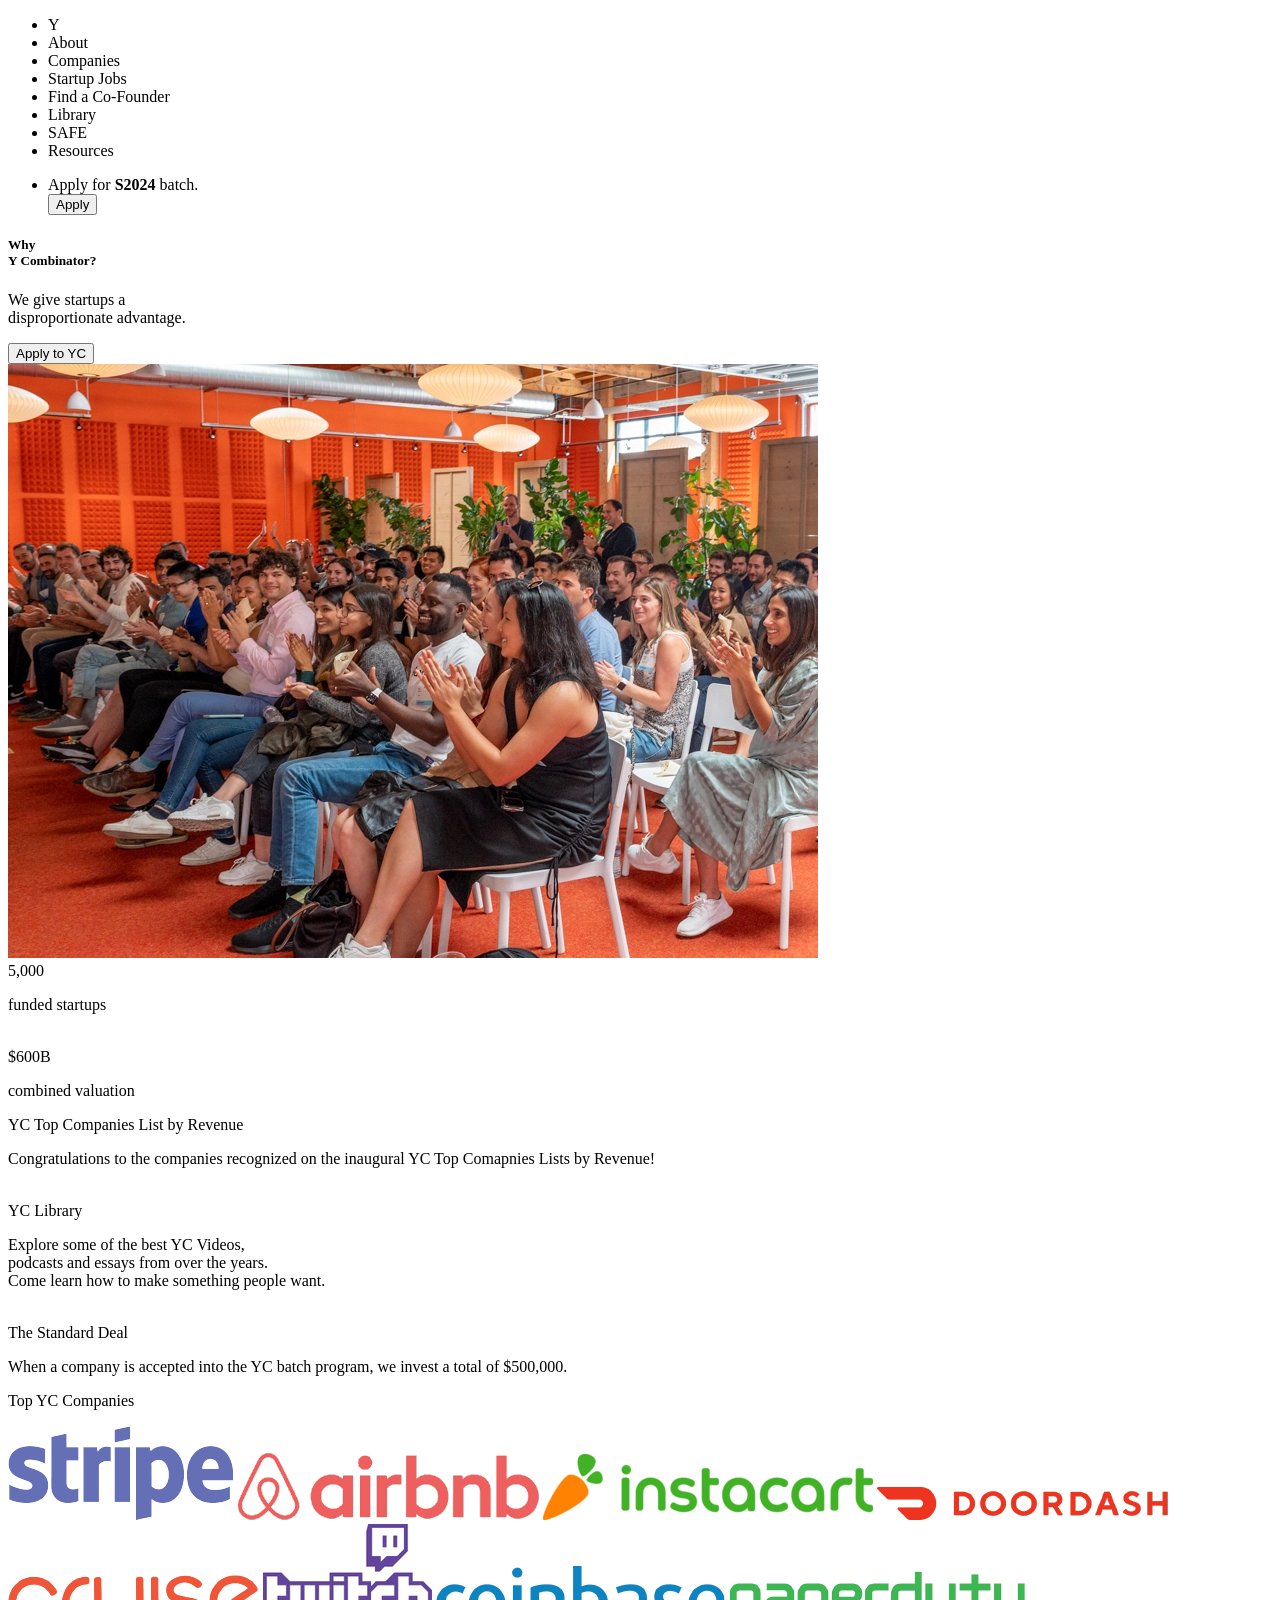
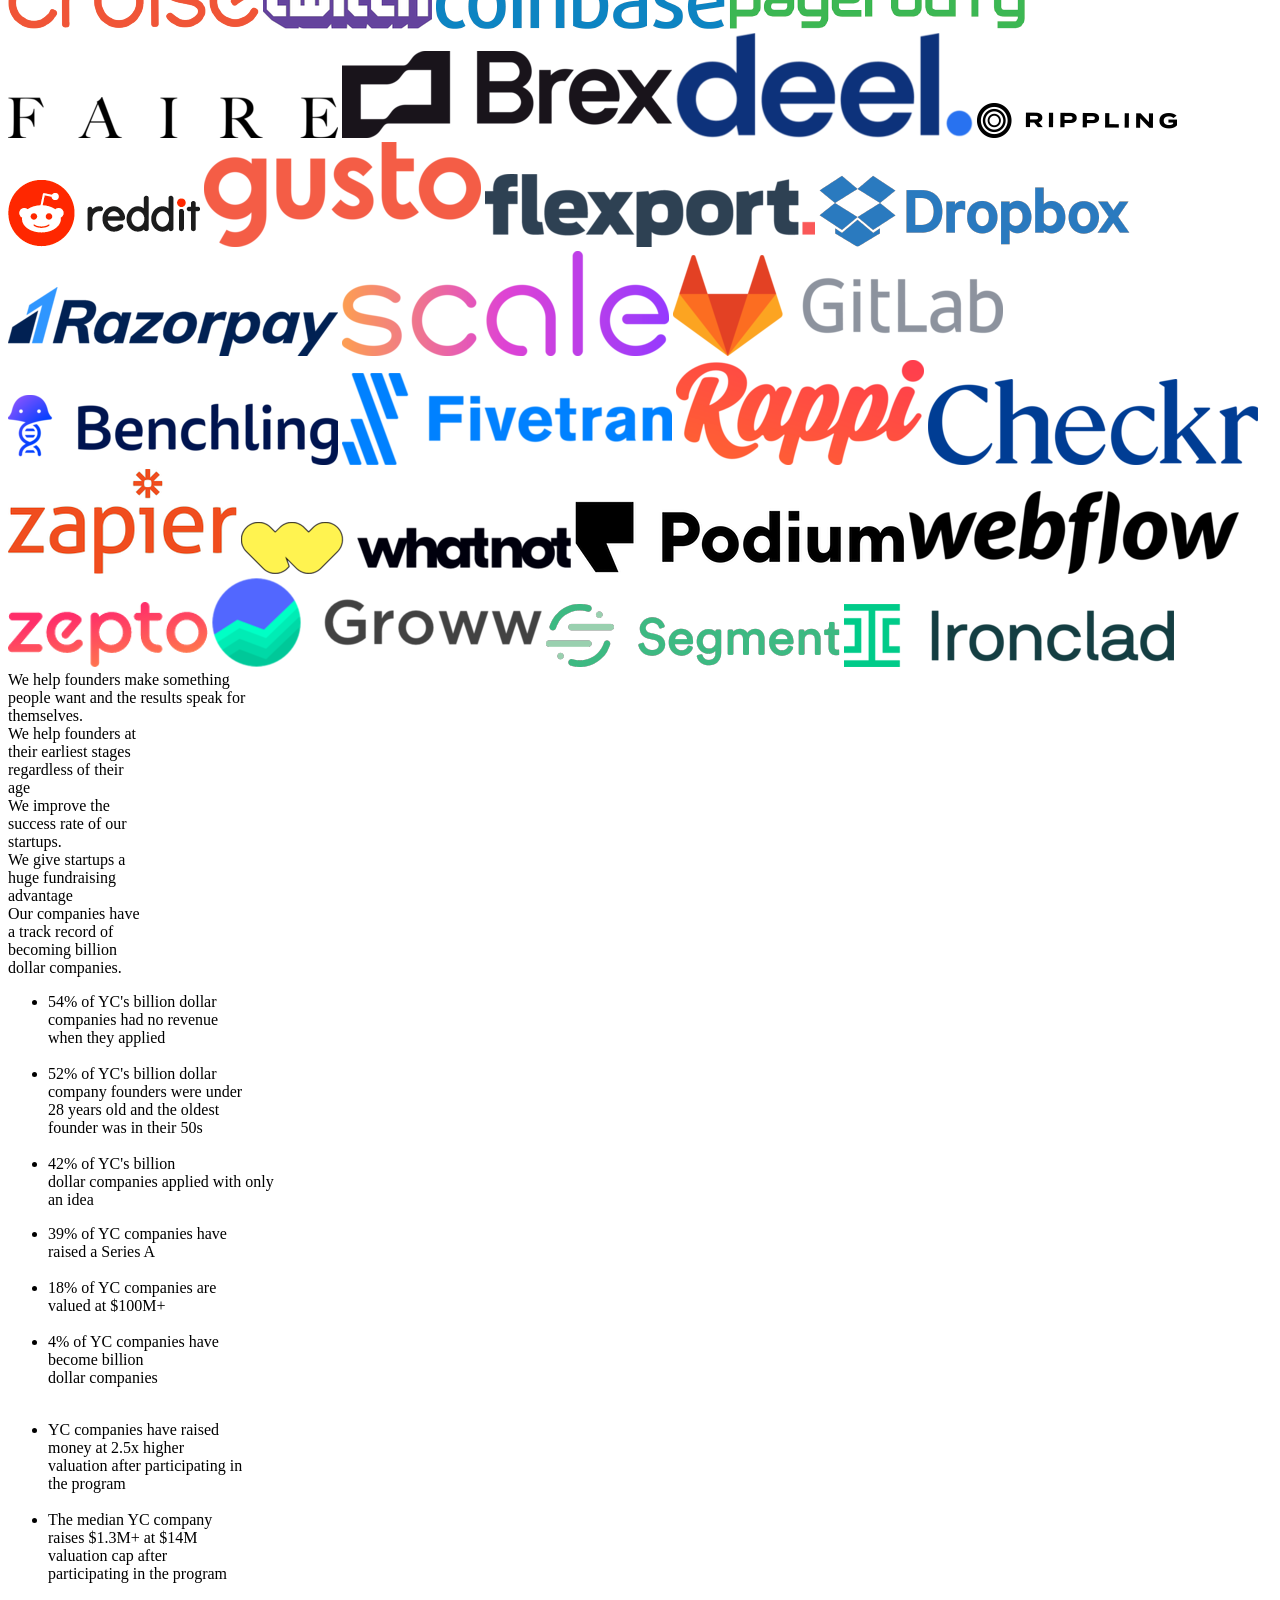
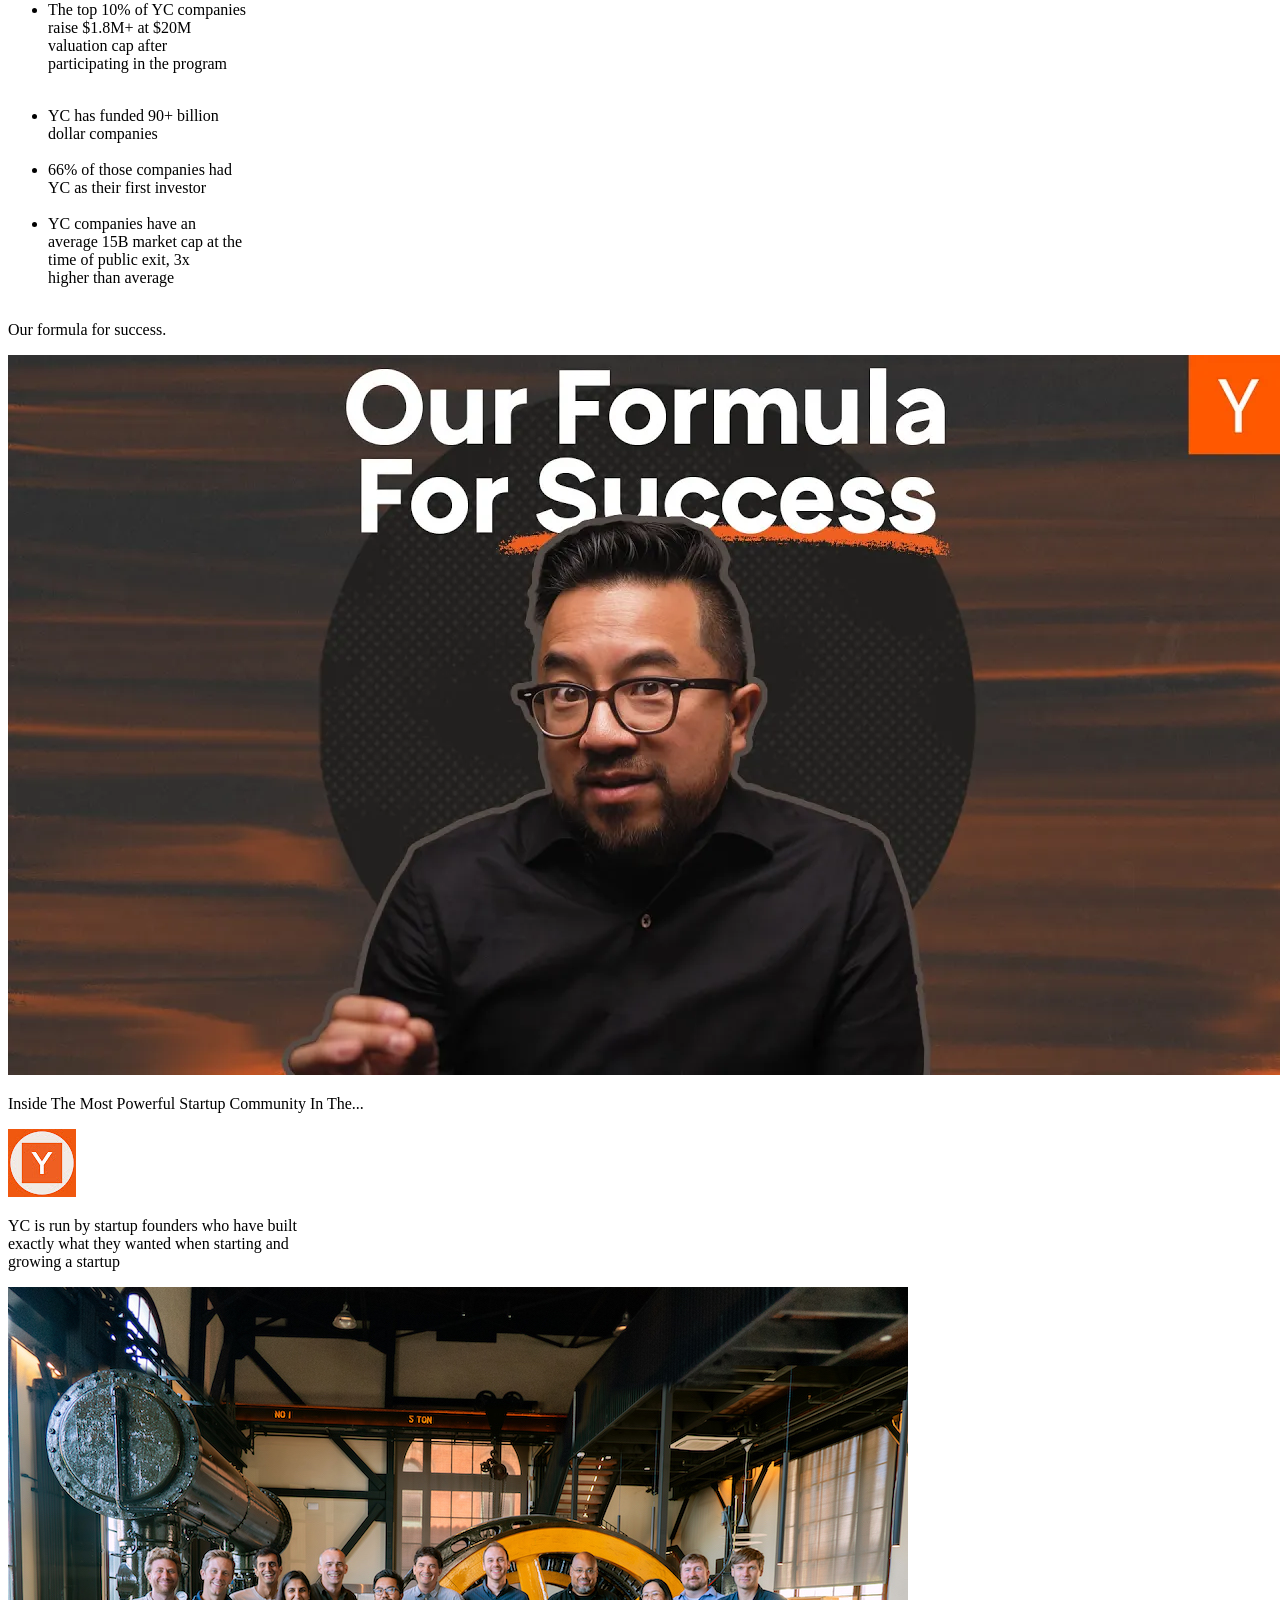
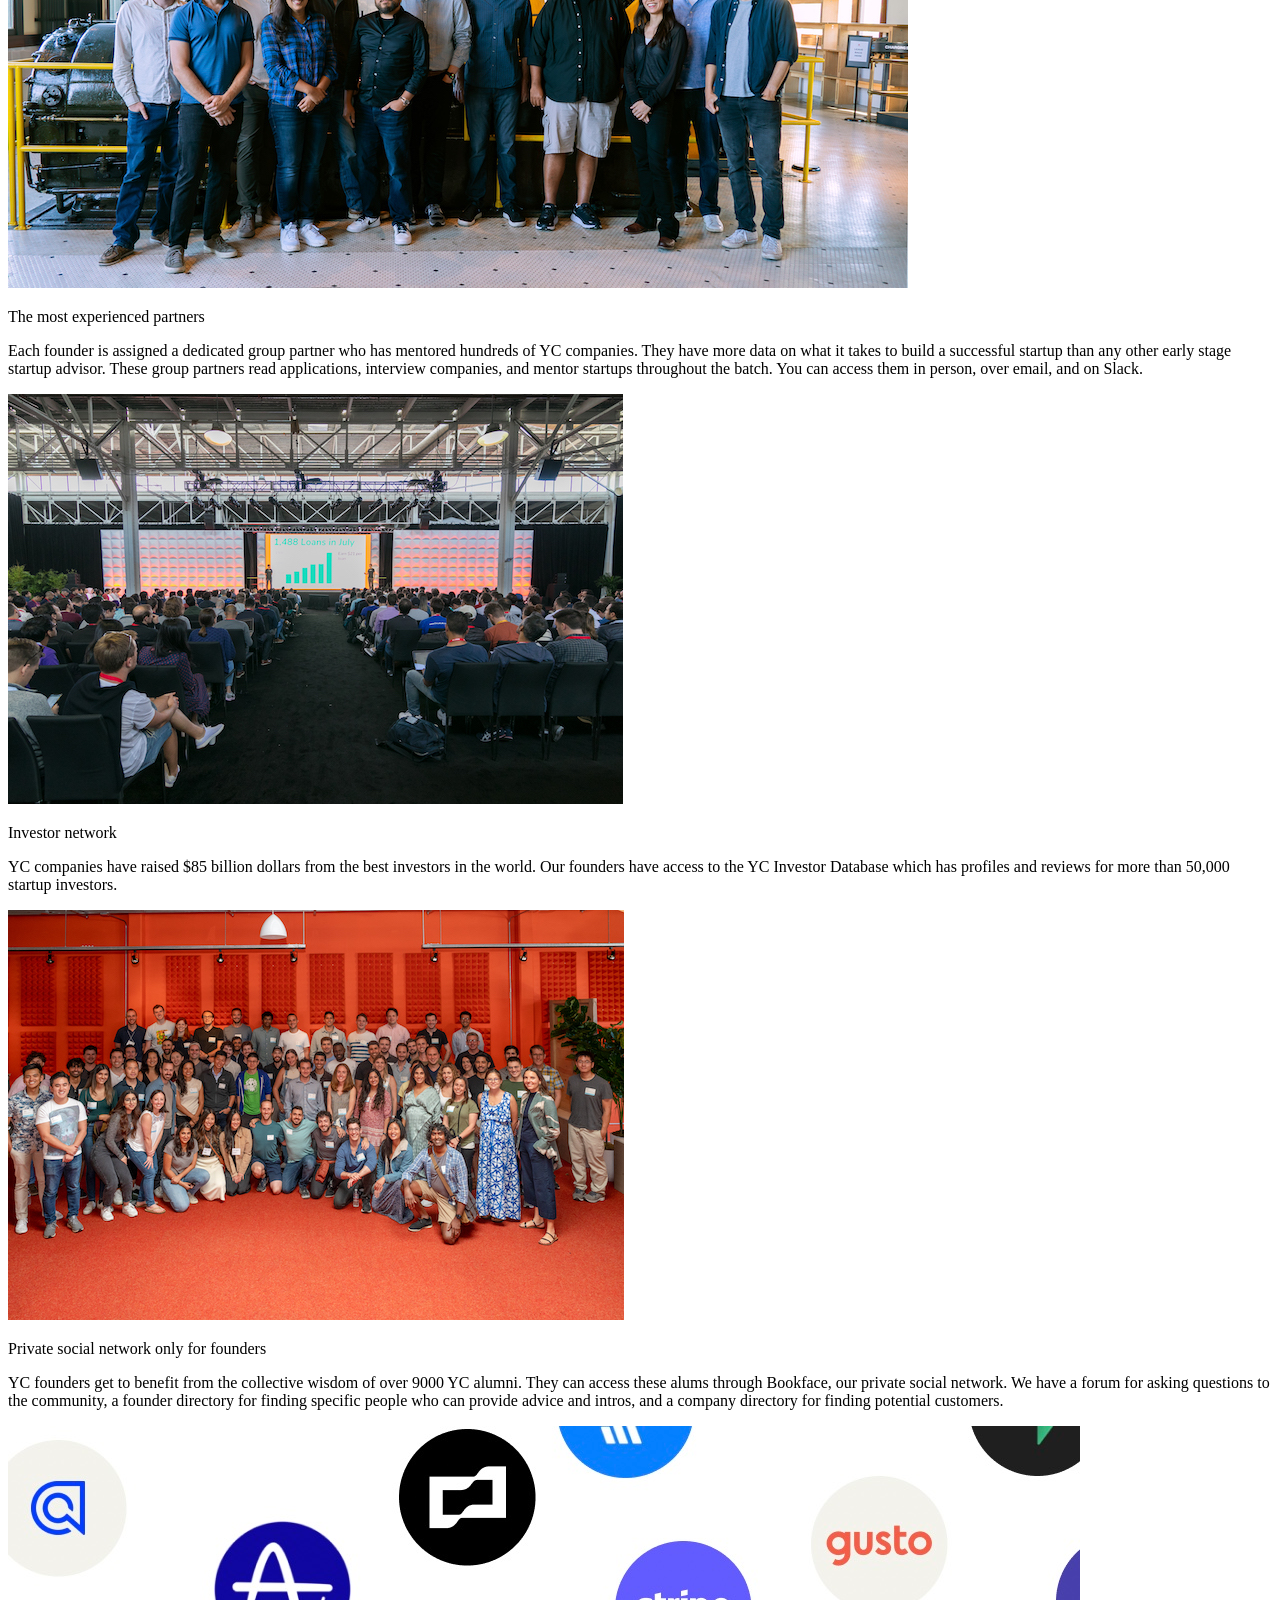
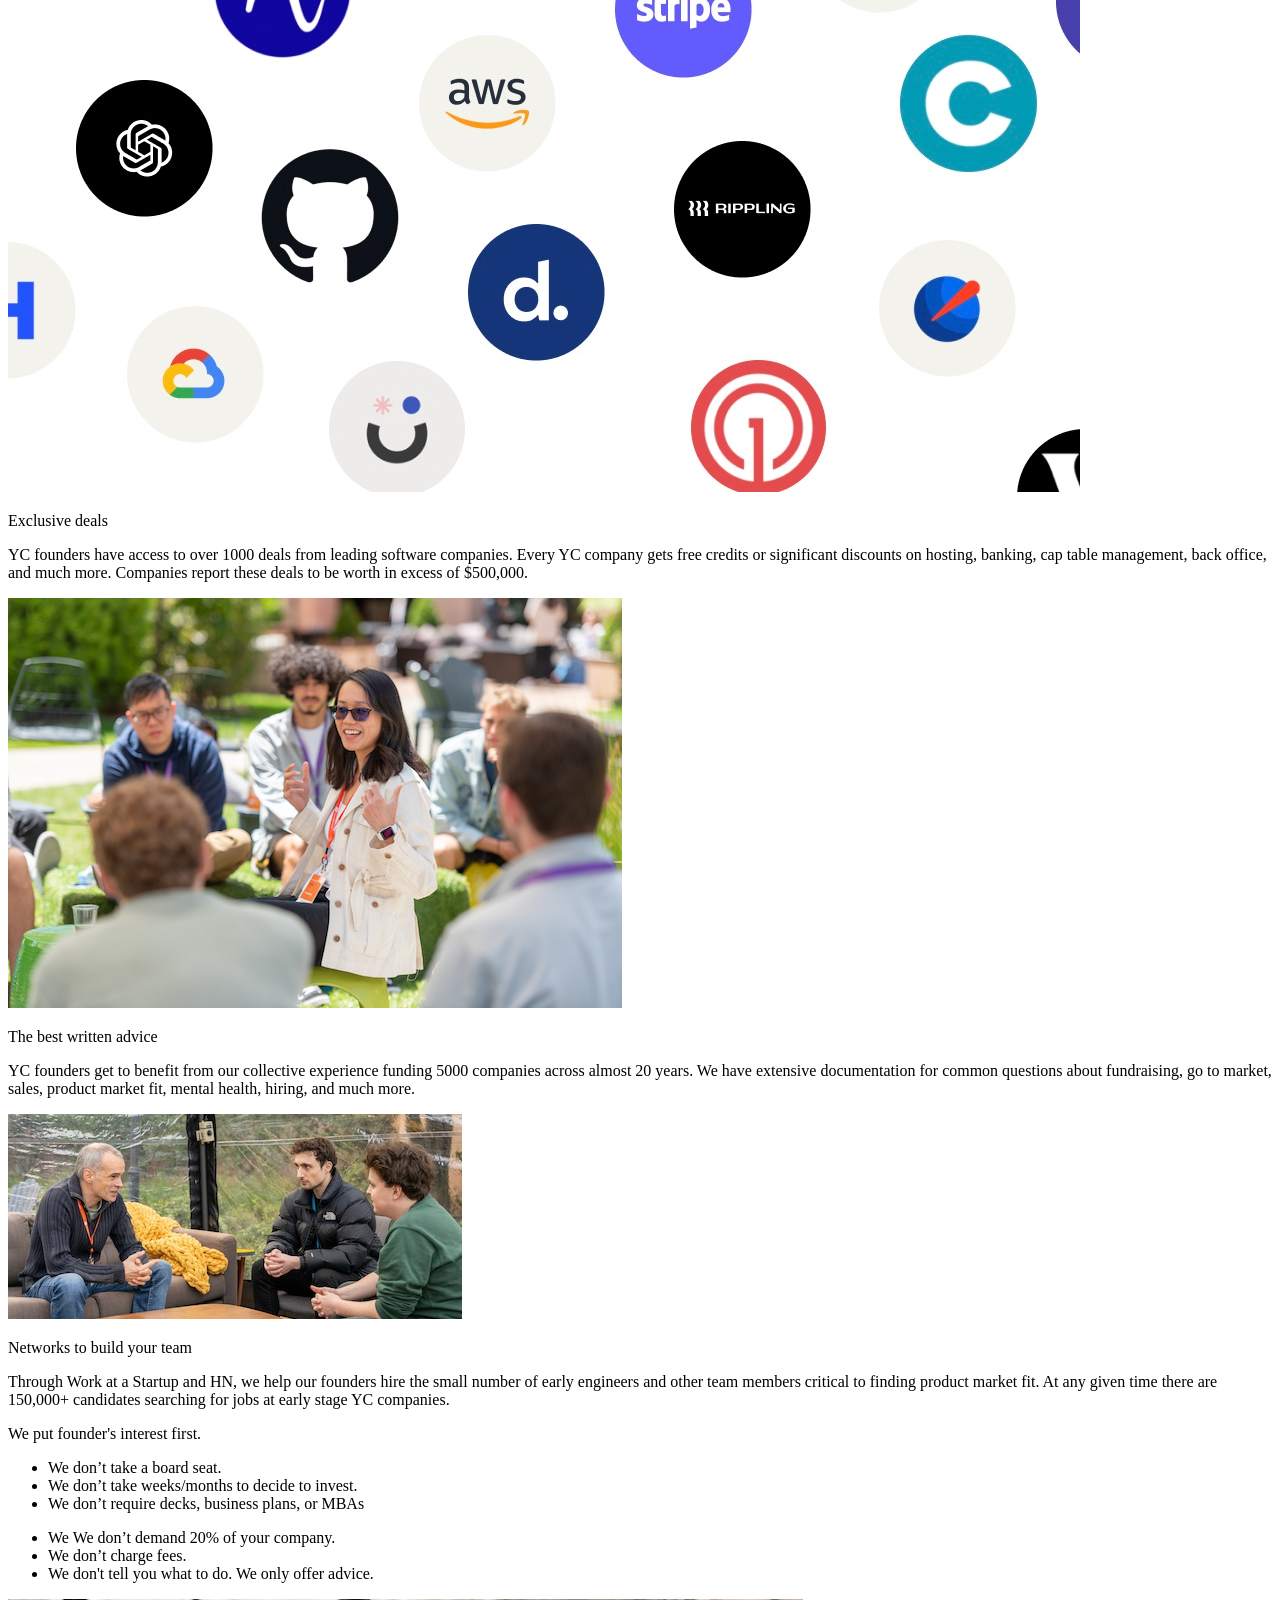
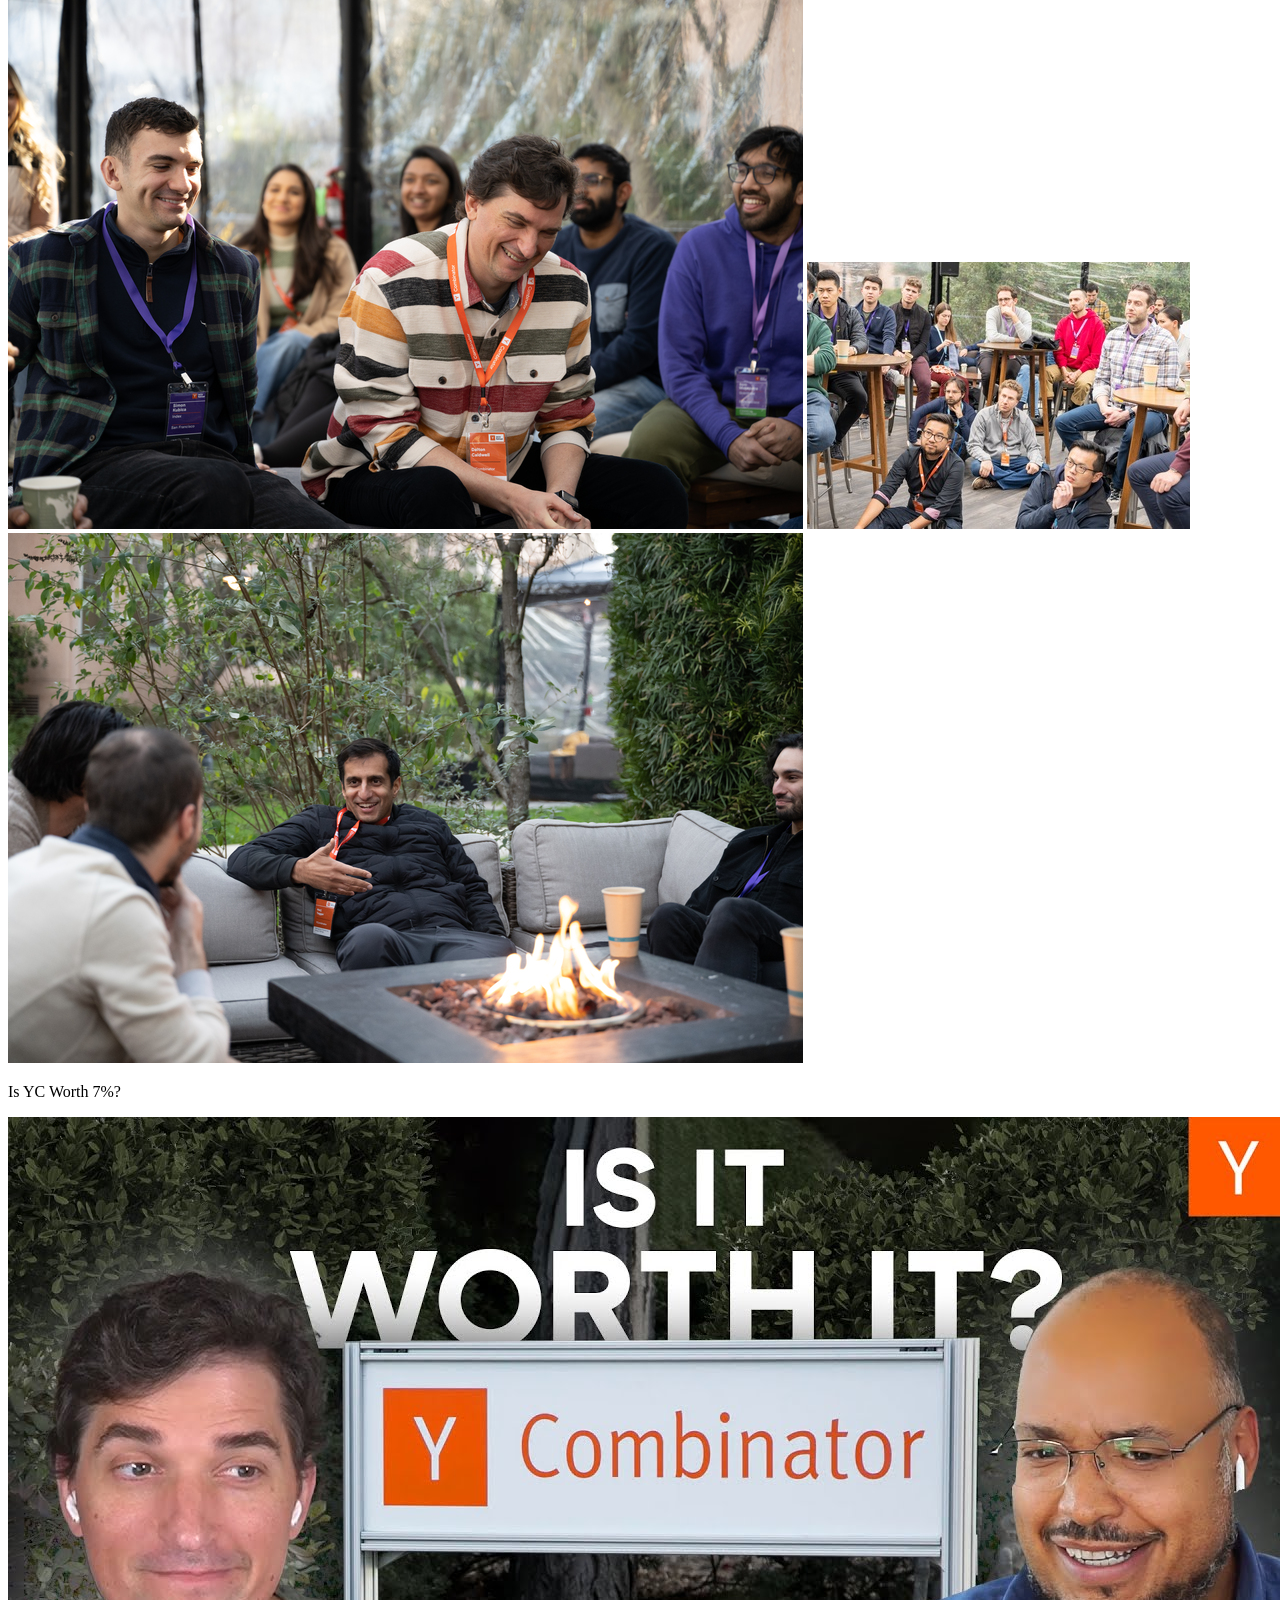
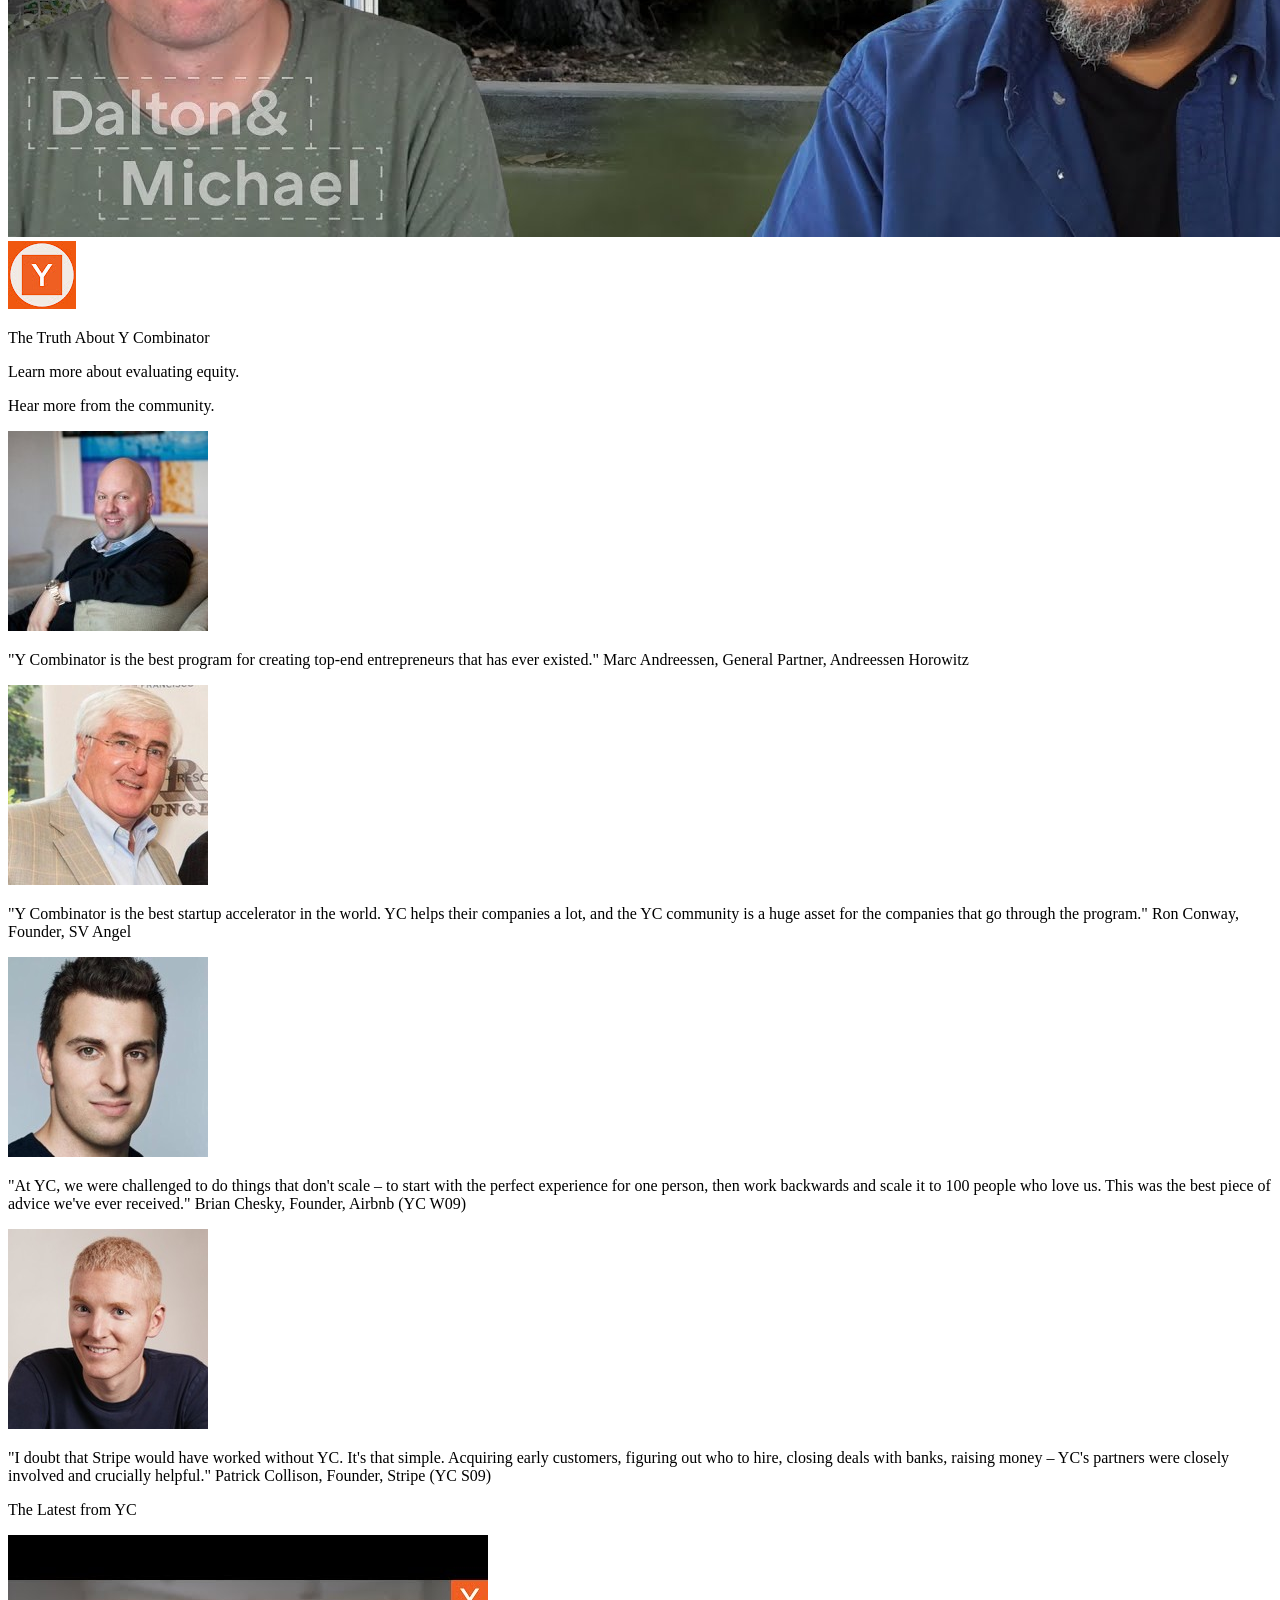
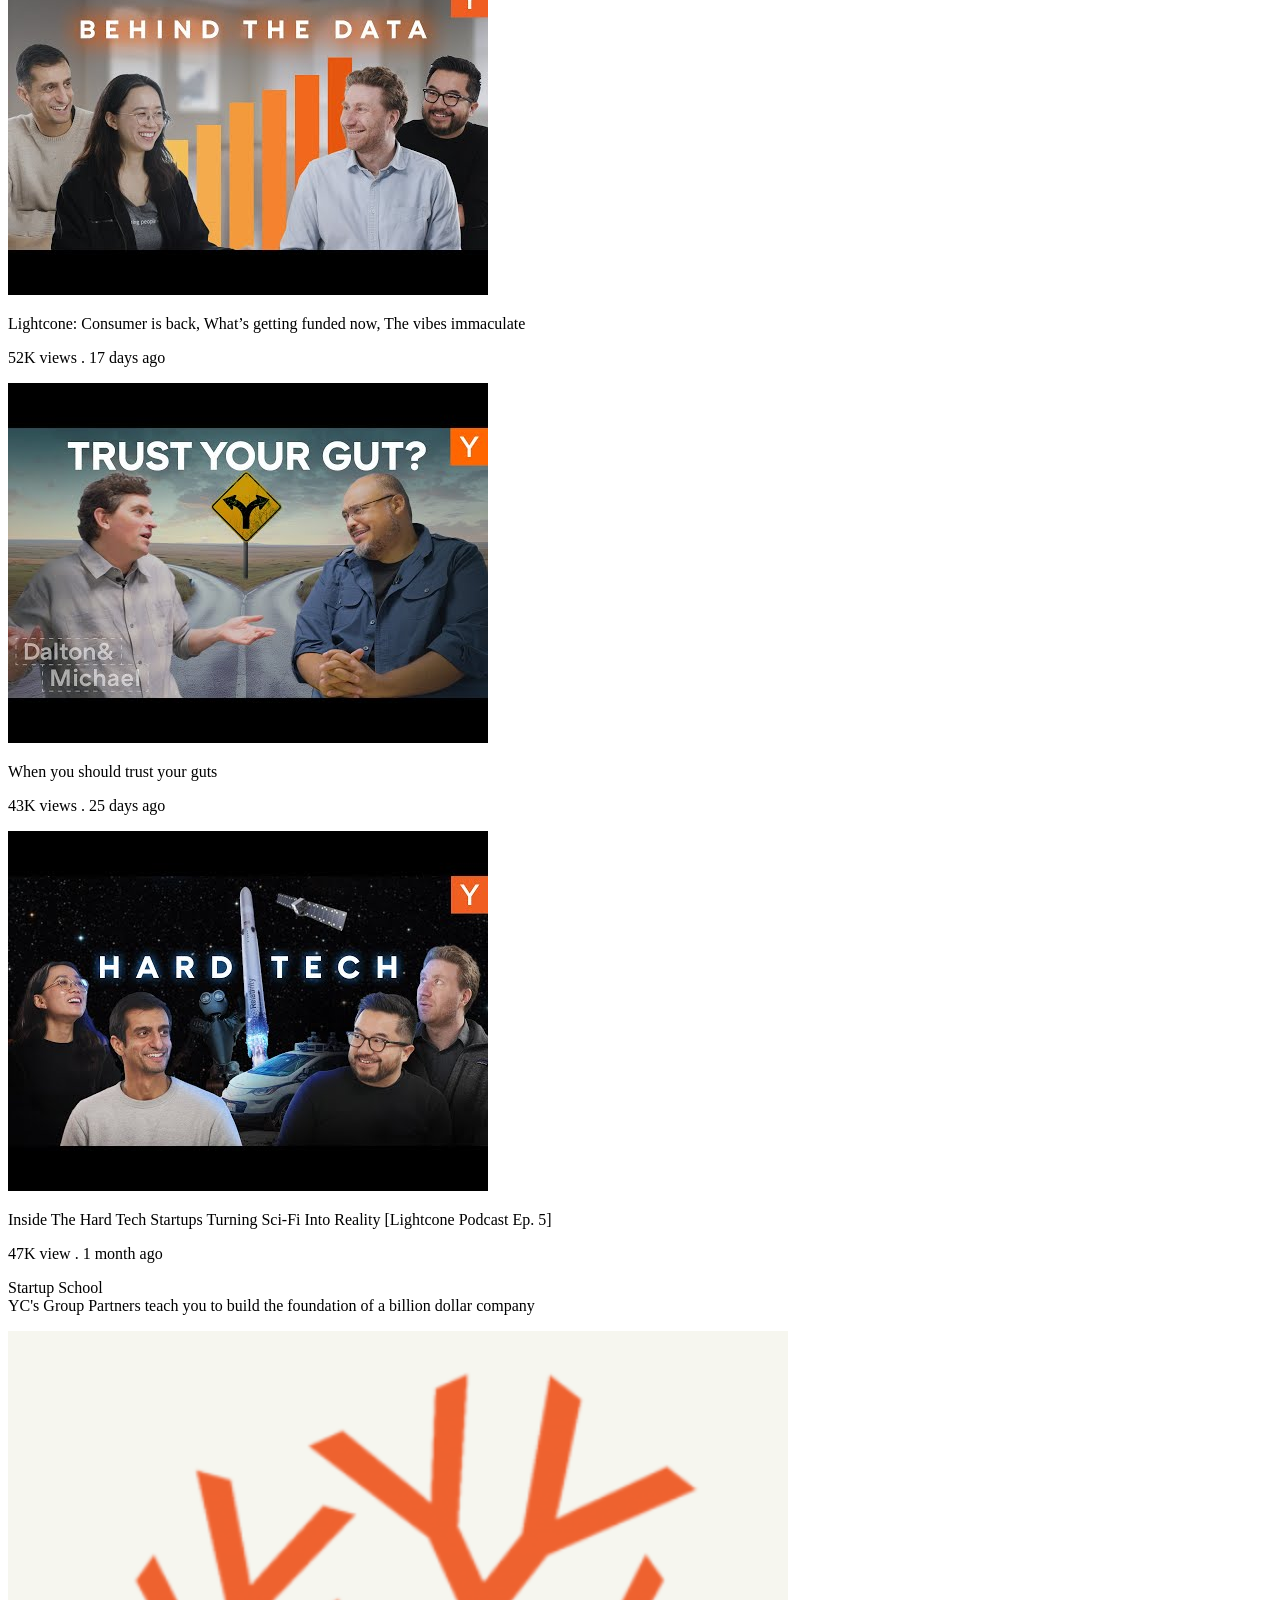
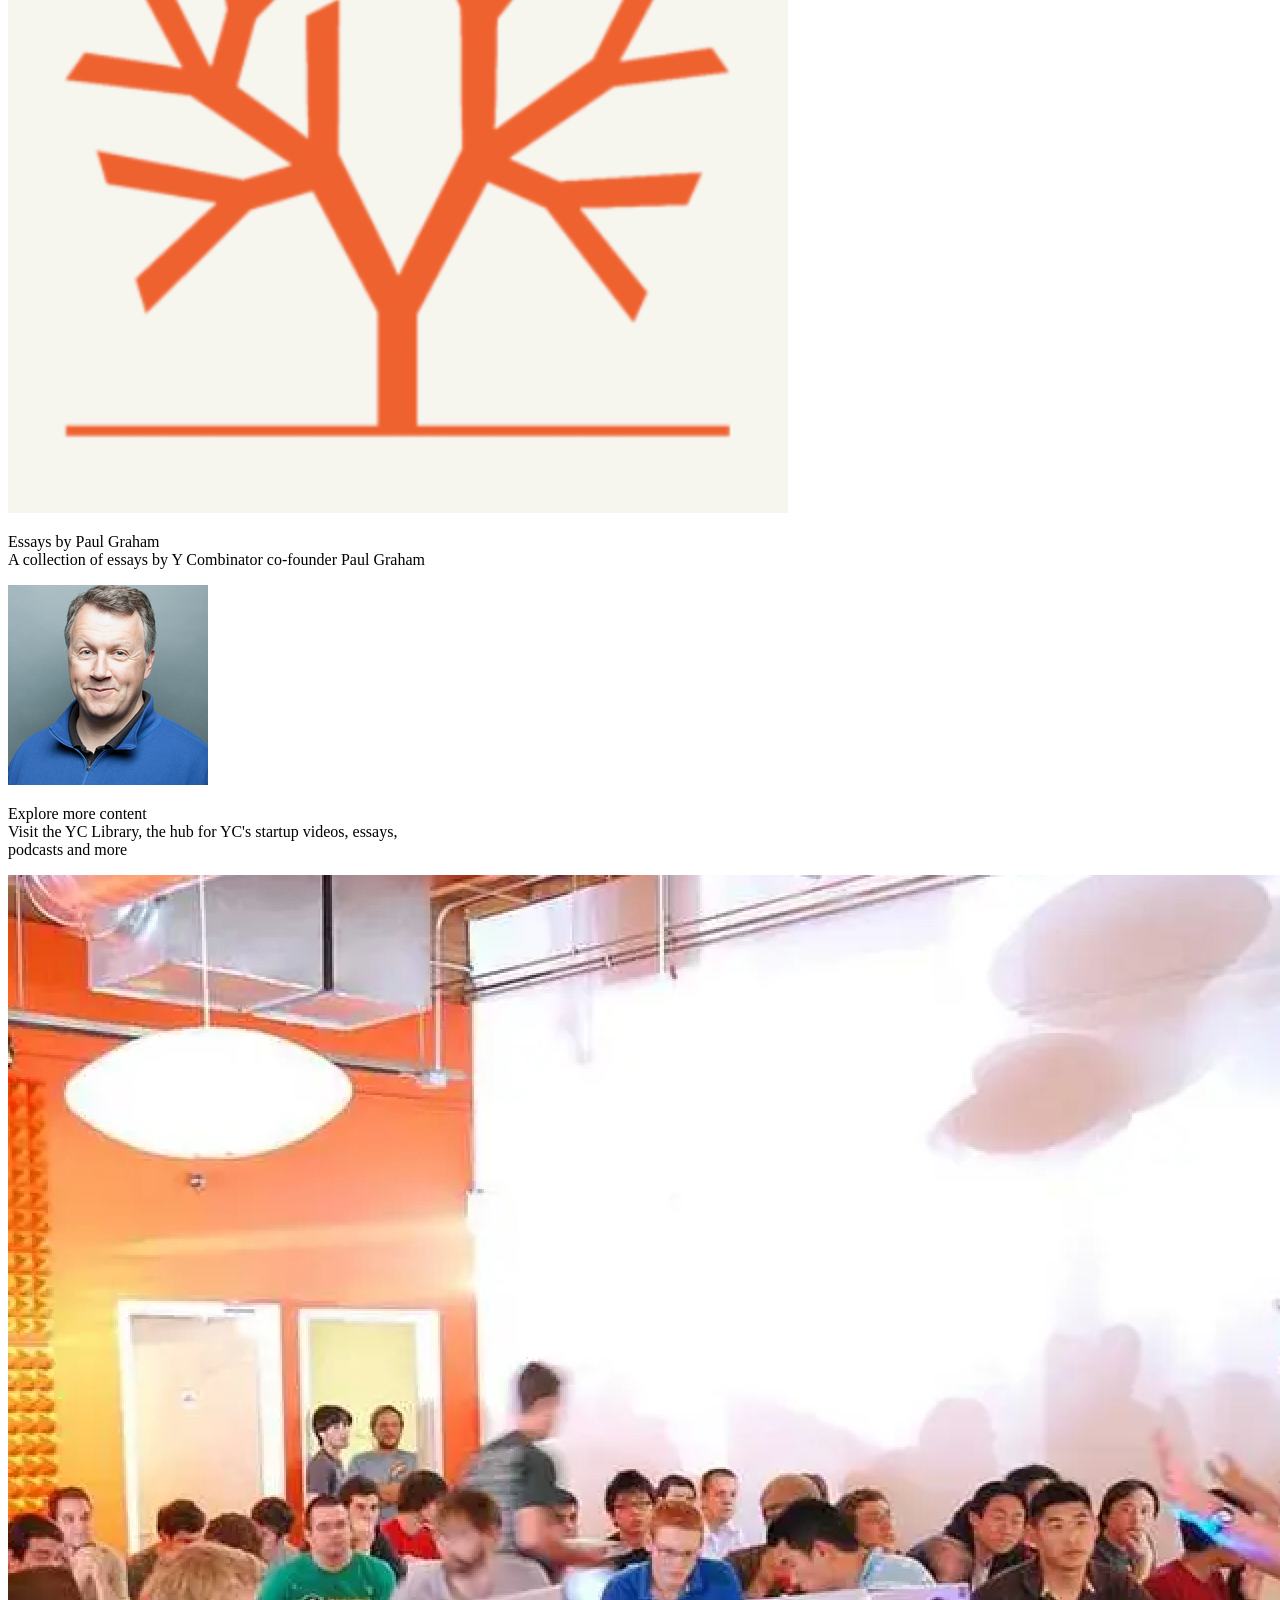
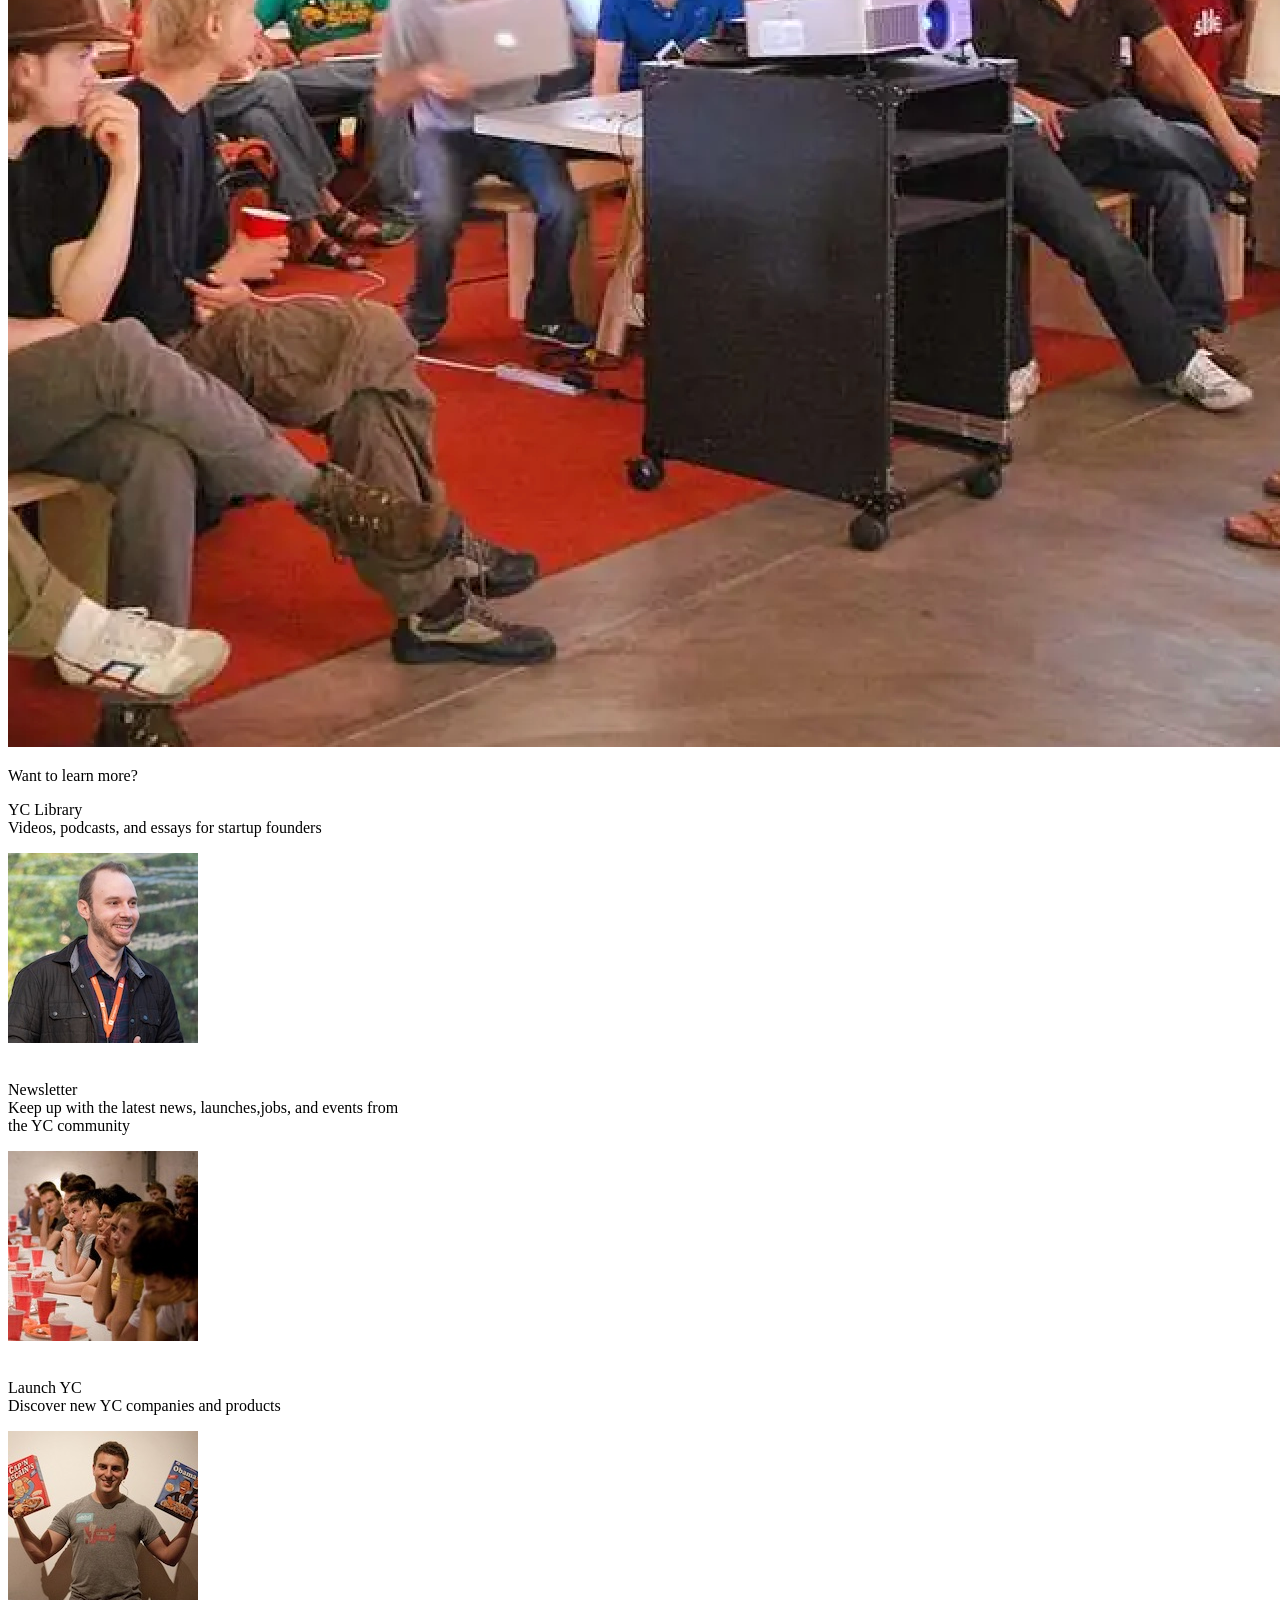
==== commit 3b0f6ad3: "changed from paragraphs" ====
--- a/index.html
+++ b/index.html
@@ -5,7 +5,7 @@
     <meta name="viewport" content="width=device-width, initial-scale=1.0">
     <title>Y Combinator webpge</title>
 </head>
-<link rel="stylesheet" href="./Y combintor.Css">
+<link rel="stylesheet" href="./styles.css">
 <body>
     <nav>
         <ul class="navs">
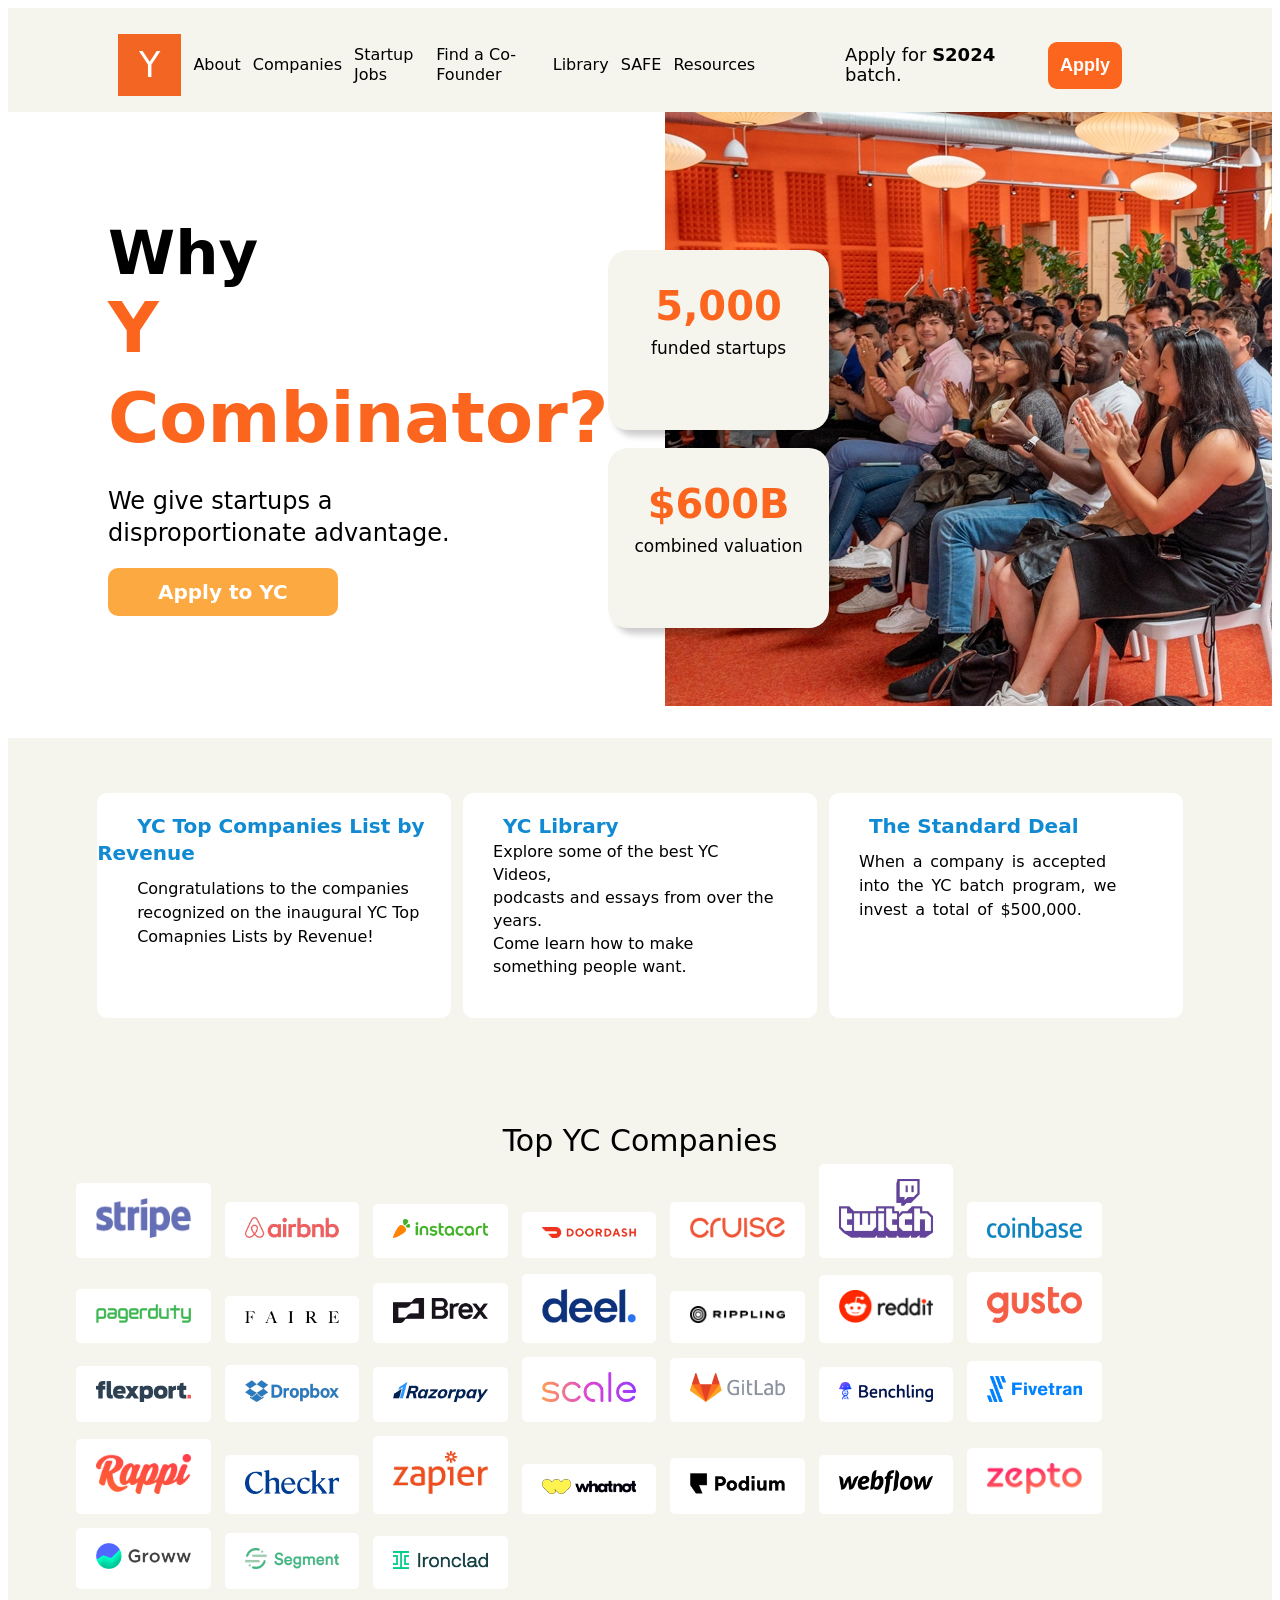
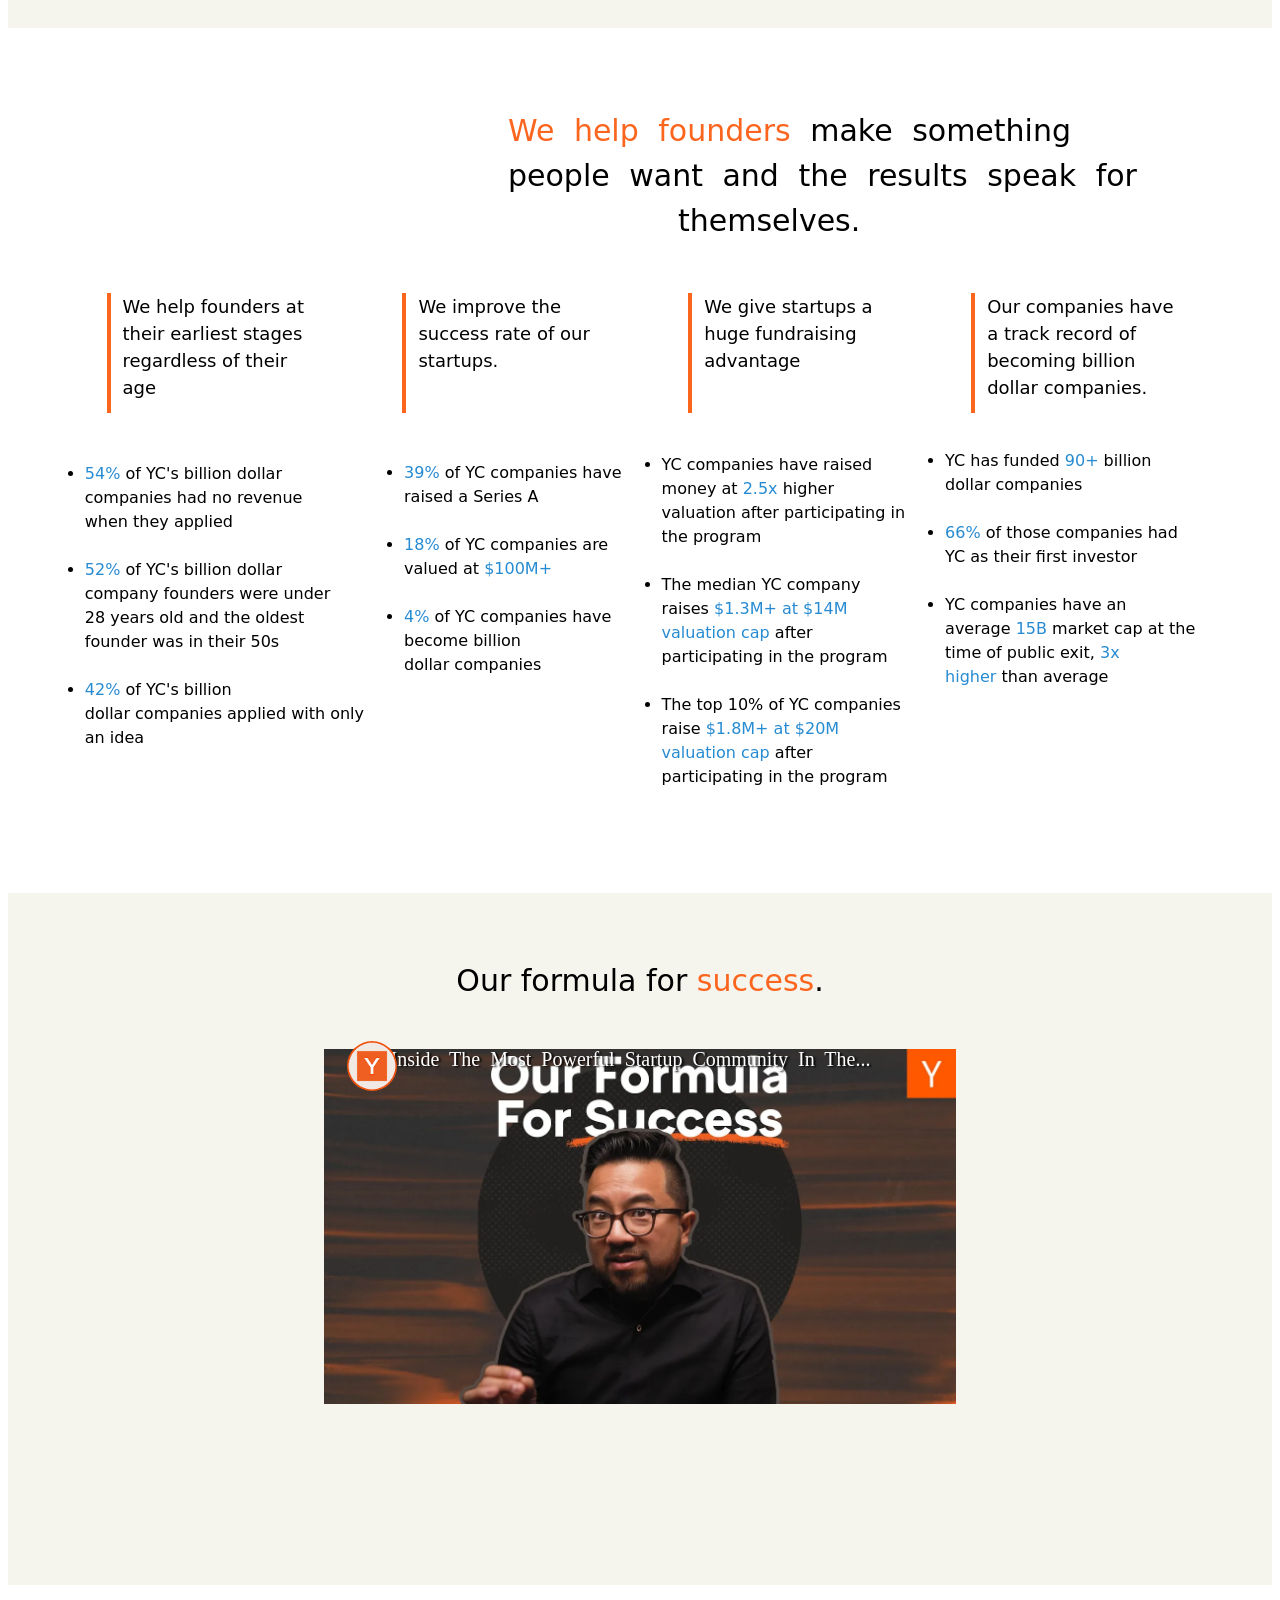
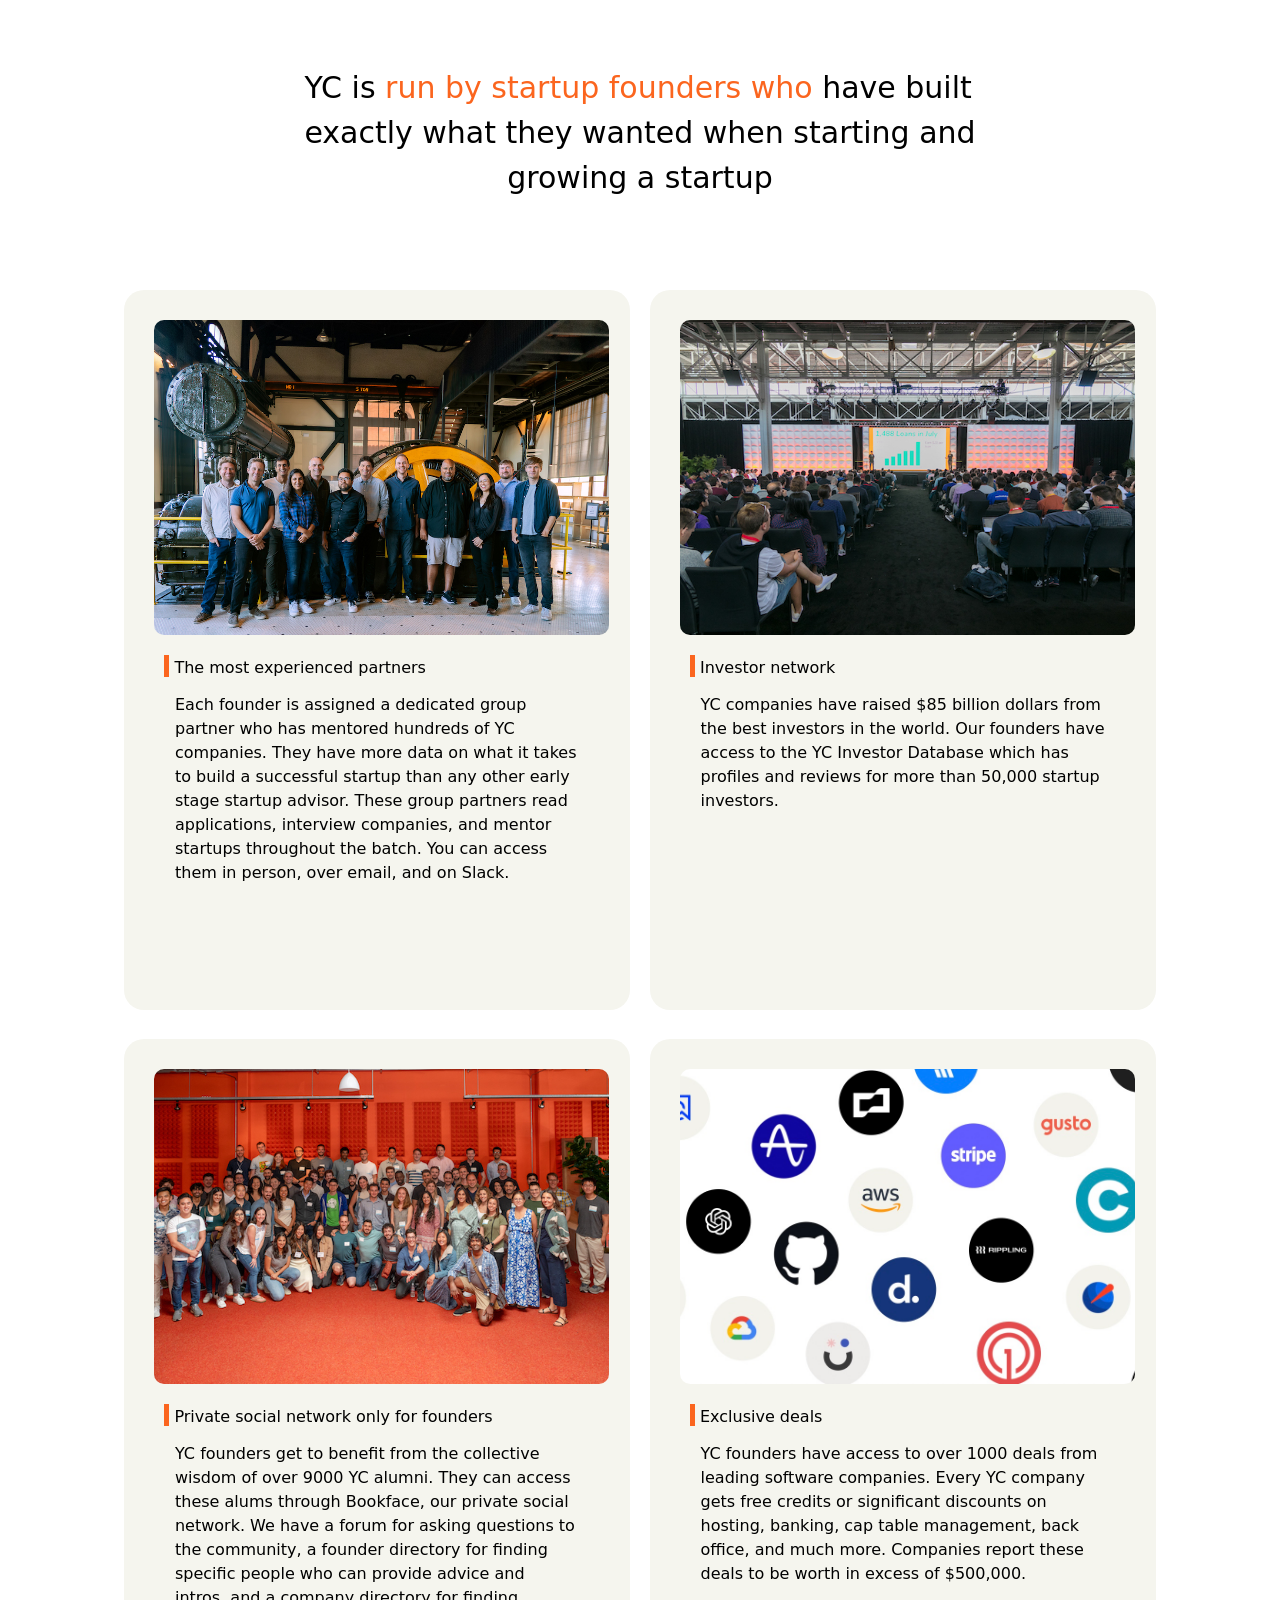
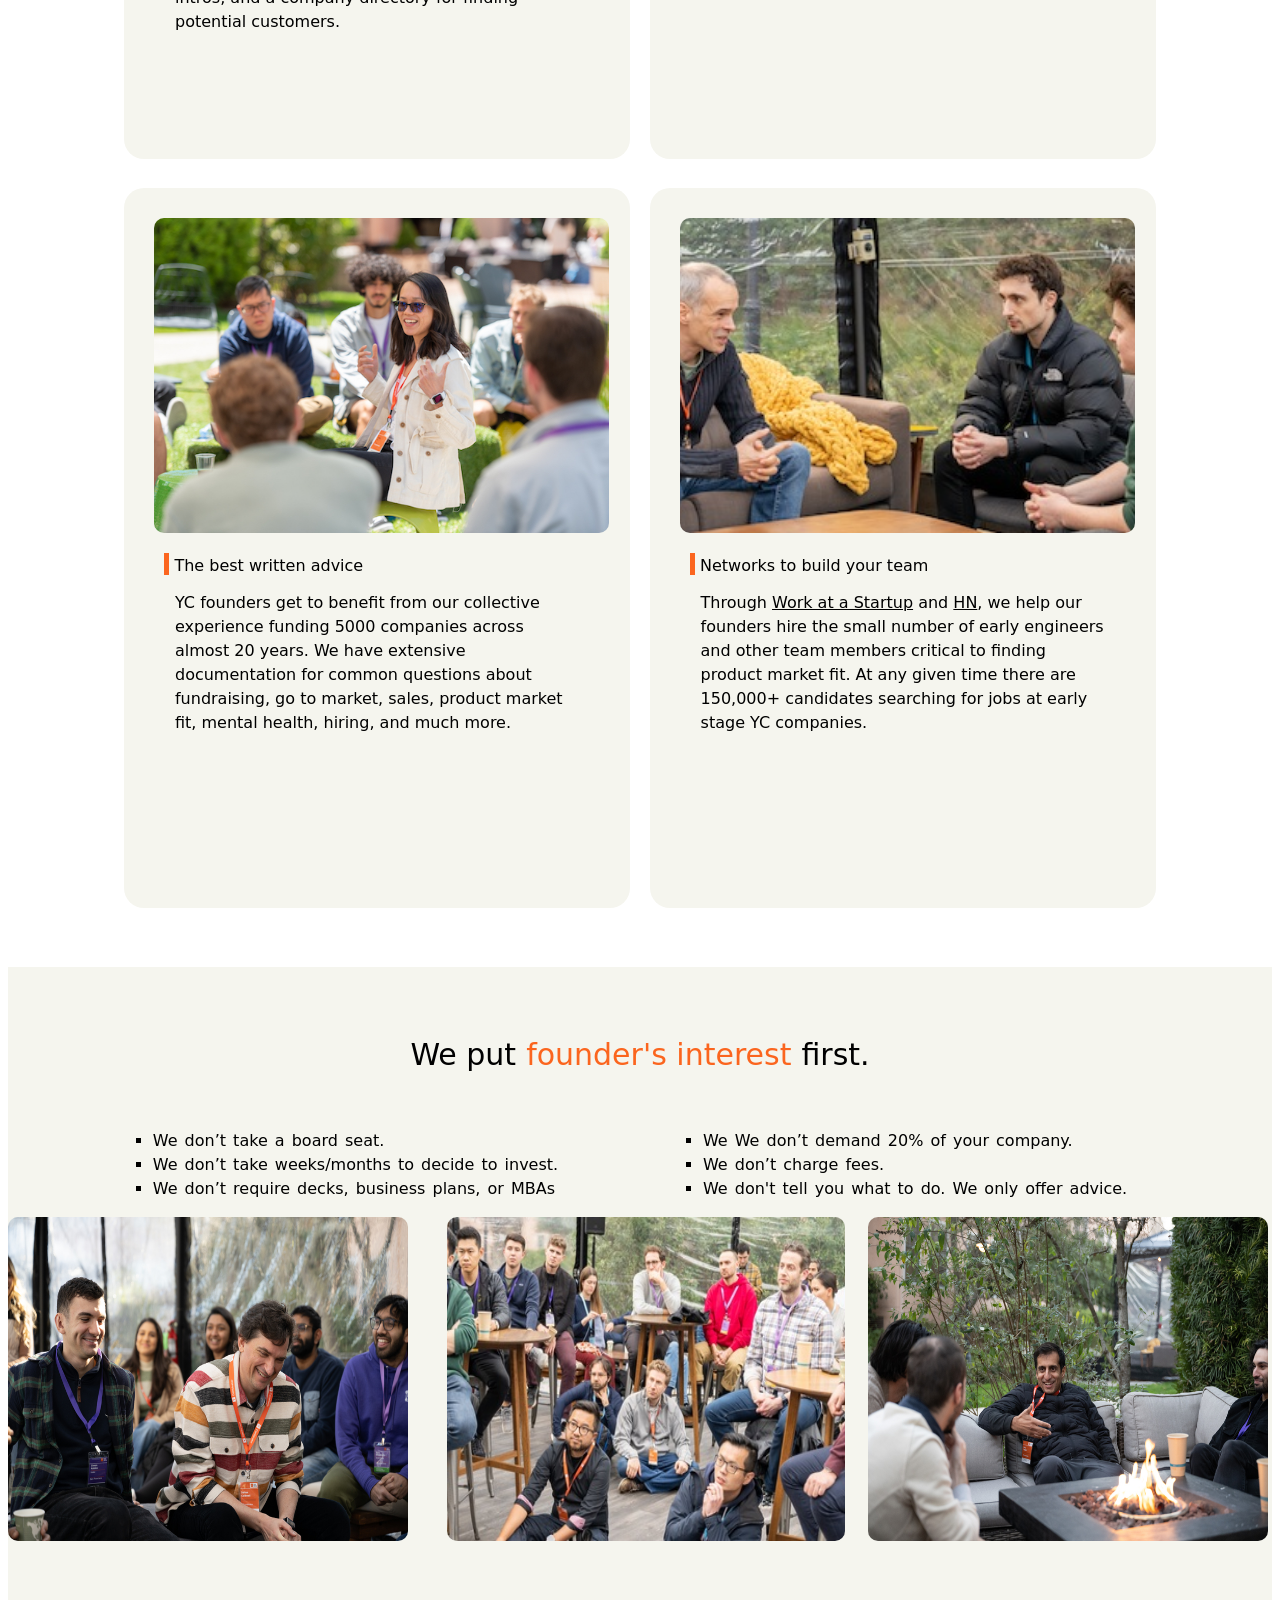
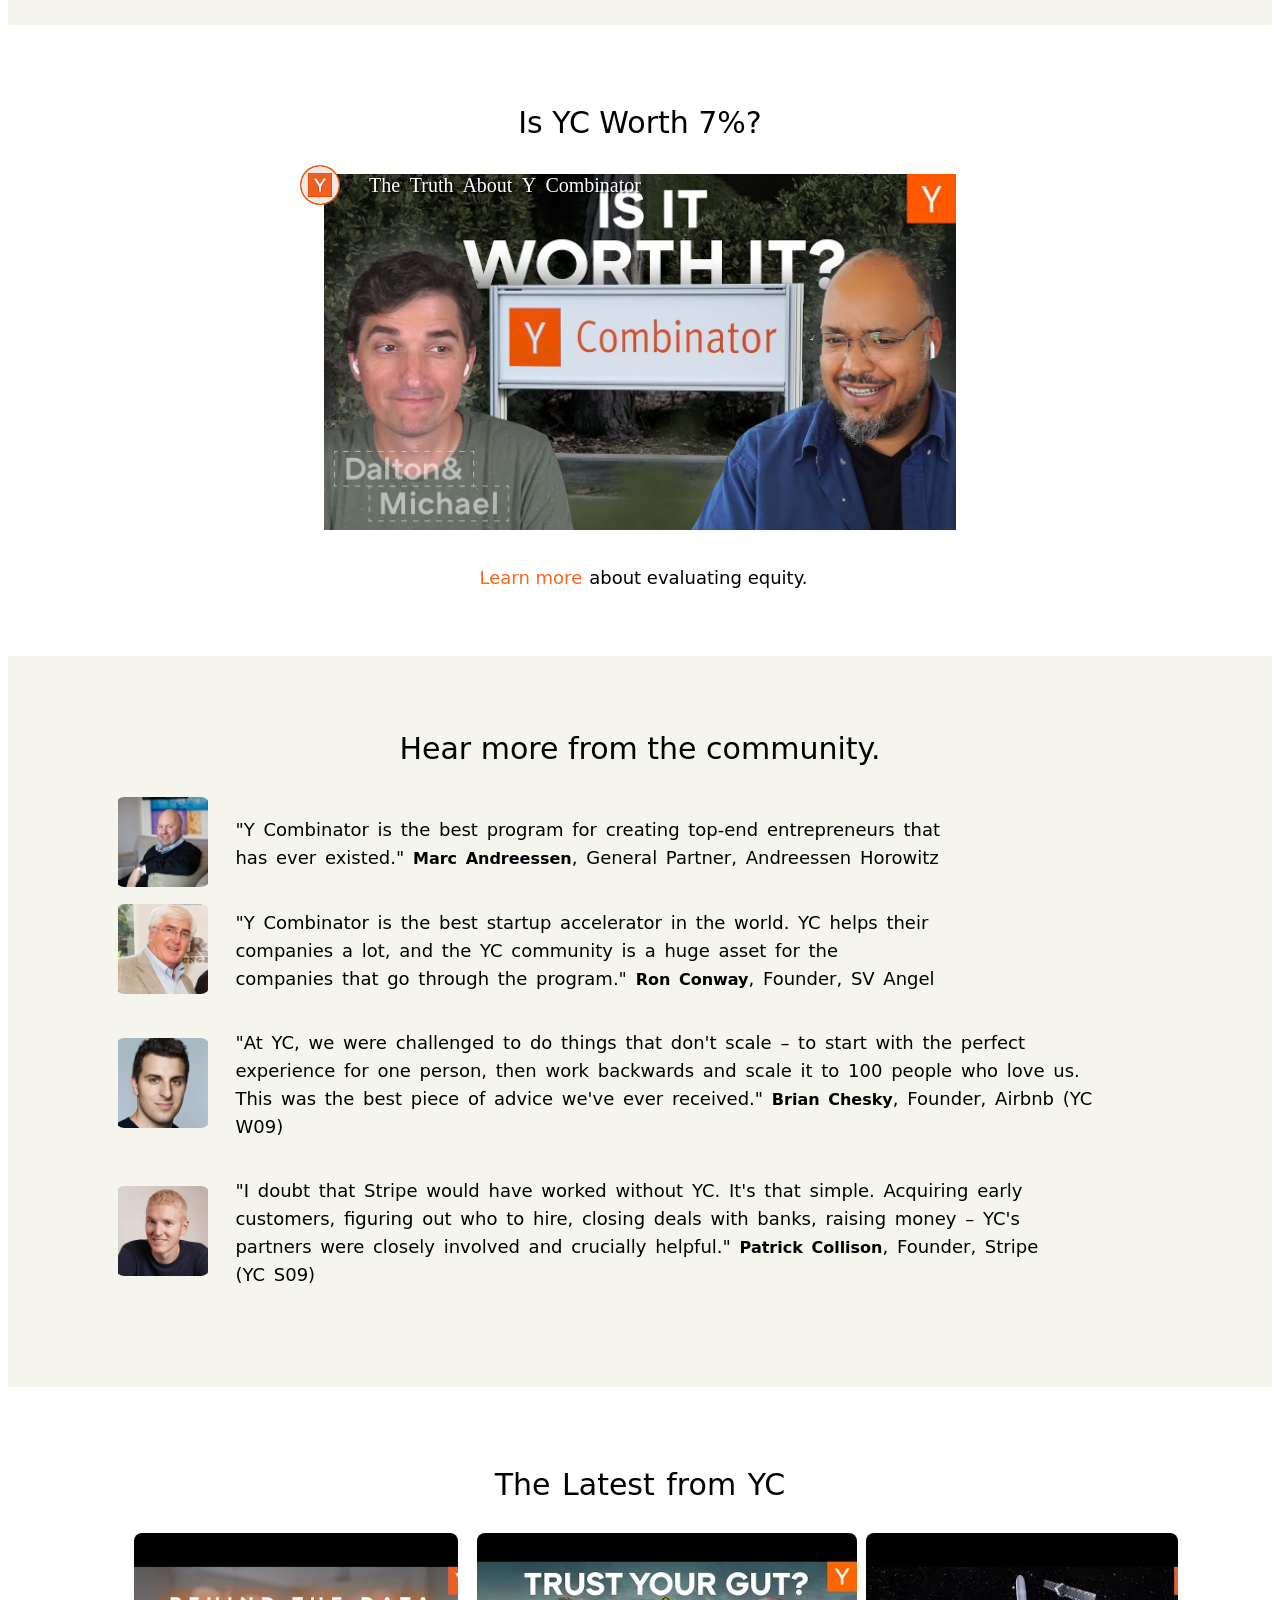
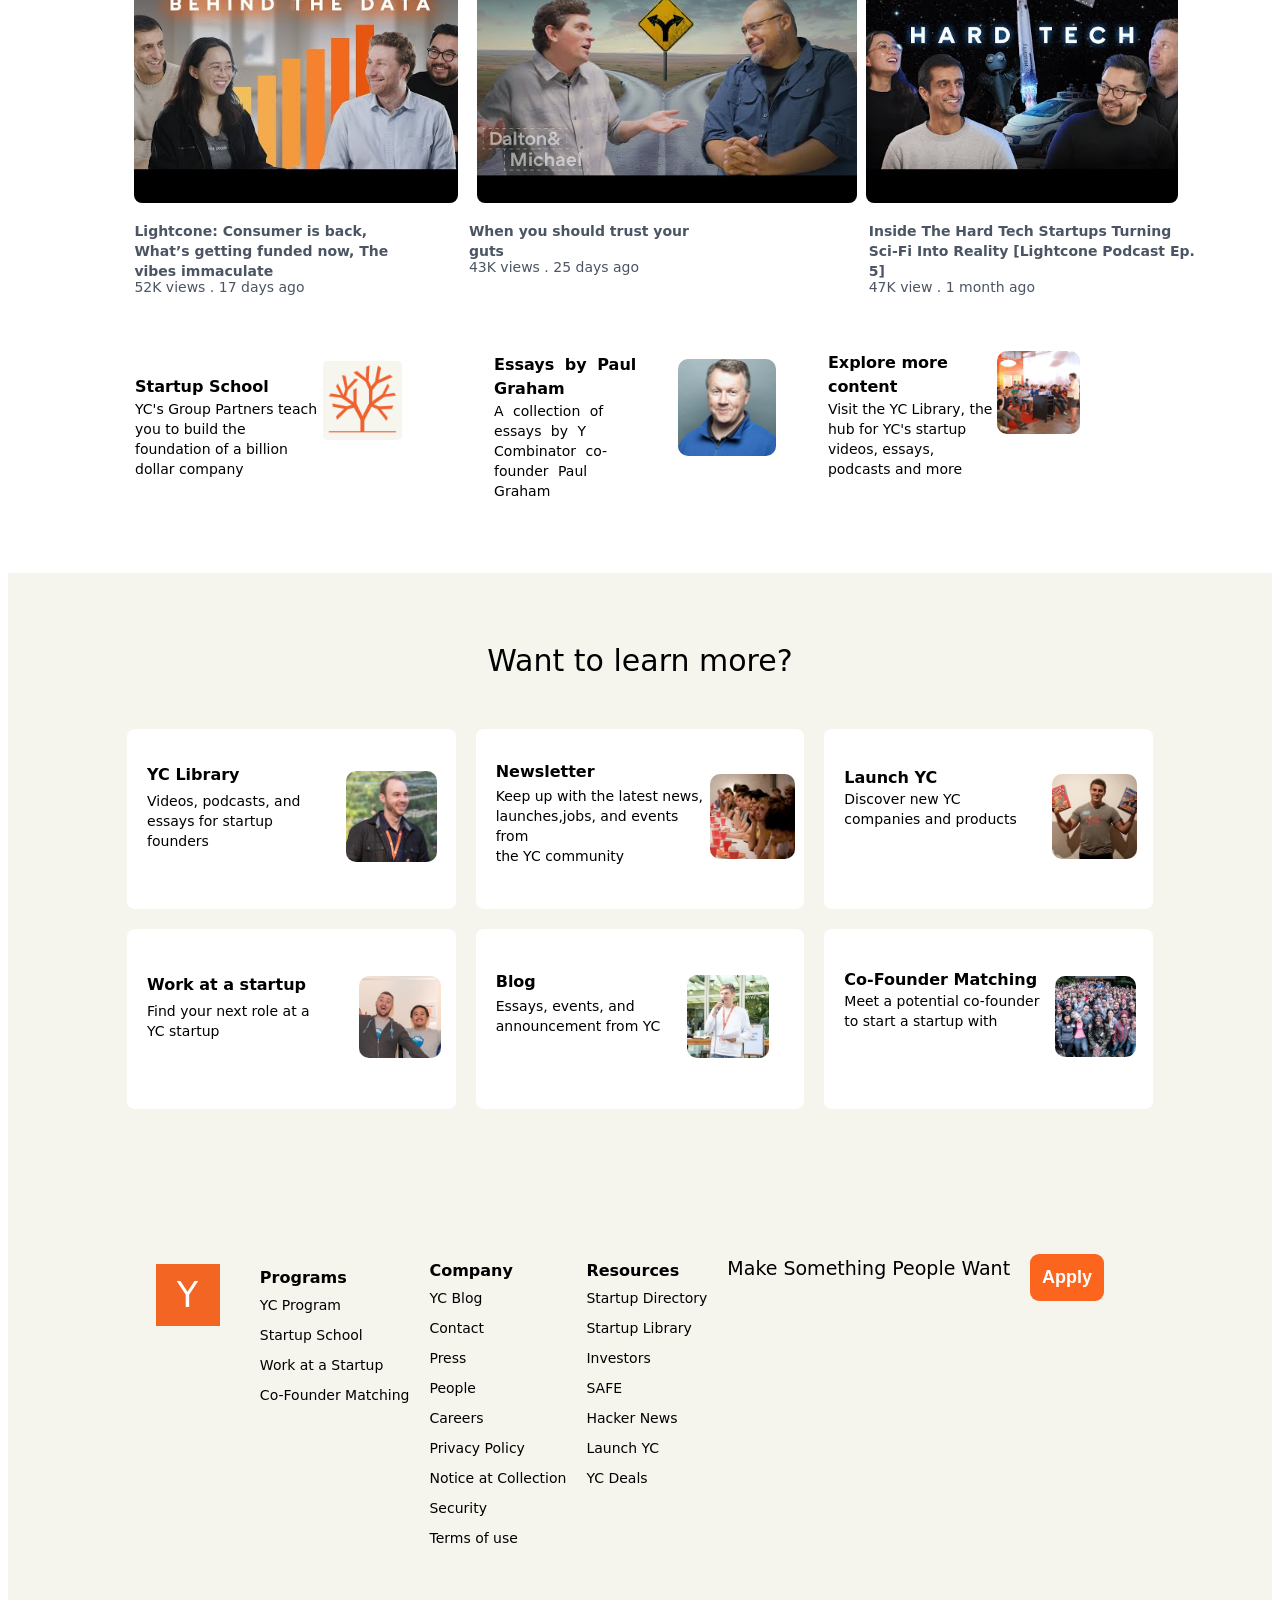
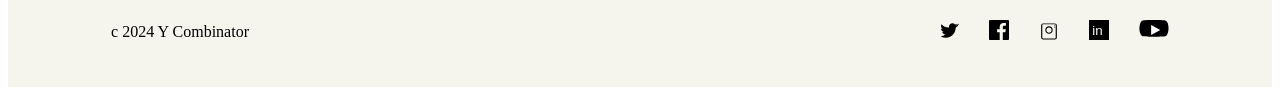
==== commit 06c77755: "removed the margin:0 i added to the entire Css body" ====
--- a/index.html
+++ b/index.html
@@ -34,7 +34,7 @@
                  </div>
     
                  <div class="combine">
-                    <img src="./Y Combinator images/why-yc-new-full-res-B8TvYziy (1).webp" alt="">
+                    <img class="imgg" src="./Y Combinator images/why-yc-new-full-res-B8TvYziy (1).webp" alt="">
                  </div>
            </section>
 
--- a/styles.css
+++ b/styles.css
@@ -0,0 +1,1290 @@
+*{
+    /* margin: 0; */
+    padding: 0;
+}
+ul{
+    list-style-type: none;
+}
+nav{
+    display: flex;
+    justify-content: space-between;
+    /* flex-direction: row; */
+     align-items: center;
+    /* max-width: 90%; */
+    background-color: #F5F5EE;
+    padding-top: 10px;
+
+}
+.navs{
+    display: flex;
+    align-items: center;
+    justify-content: center;
+    gap: 12px;
+    margin-left: 90px;
+    font-family: Avenir, ui-sans-serif, system-ui, sans-serif, "Apple Color Emoji", "Segoe UI Emoji", "Segoe UI Symbol", "Noto Color Emoji";
+    font-style: normal;
+    font-size: 16px;
+    font-weight: 290;
+    line-height: 20px;
+    color: rgb(0, 0, 0);
+    margin-left: 110px;
+}
+.apply{
+    display: flex;
+    list-style-type: none;
+    margin-left: 90px;
+    gap: 20px;
+    margin-right: 150px;
+}
+.big{
+    font-family: Avenir, ui-sans-serif, system-ui, sans-serif, "Apple Color Emoji", "Segoe UI Emoji", "Segoe UI Symbol", "Noto Color Emoji";
+    font-style: normal;
+    font-size: 35px;
+    font-weight: 200;
+    line-height: 16px;
+    color: white;
+    background-color: #F26522;
+    padding: 23px 21px;
+    /* height: 20%; */
+}
+.apply{
+    font-family: Avenir, ui-sans-serif, system-ui, sans-serif, "Apple Color Emoji", "Segoe UI Emoji", "Segoe UI Symbol", "Noto Color Emoji";
+    font-style: normal;
+    font-size: 18px;
+    font-weight: 250;
+    line-height: 20px;
+    color: rgb(0, 0, 0); ;
+    align-items: center;
+
+}
+.apply button{
+    color: white;
+    background-color: #FB651E;
+    padding: 9px 12px;
+    border: none;
+    border-radius: 9px;
+    justify-content: center;
+    font-style: normal;
+    font-size: 18px;
+    font-weight: 700;
+    line-height: 29px;
+    color: rgb(255, 255, 255);
+}
+.all{
+    display: flex;
+    align-items: center;
+    justify-content: space-between;
+    overflow-x: hidden;
+    /* width: 90%; */
+    /* height: 80%; */
+    
+}
+.all .why{
+    margin-left: 100px;
+     margin-bottom:  0px; 
+    flex: 2;
+    max-width: 60%; 
+    align-items: center;
+    justify-content: center;
+    /* width: 90%; */
+    /* height: 80%; */
+
+}
+.all .combine{
+    flex: 1;
+    max-width: 48%;
+    /* width: 30%; */
+    /* height: 70%; */
+
+}
+
+.why .comb{
+    font-family: Avenir, ui-sans-serif, system-ui, sans-serif, "Apple Color Emoji", "Segoe UI Emoji", "Segoe UI Symbol", "Noto Color Emoji";
+    font-style: normal;
+    font-size: 60.9px;
+    font-weight: 600;
+    line-height: 60px;
+    color: rgb(0, 0, 0);
+
+}
+.why .tor{
+    font-family: Avenir, ui-sans-serif, system-ui, sans-serif, "Apple Color Emoji", "Segoe UI Emoji", "Segoe UI Symbol", "Noto Color Emoji";
+    font-style: normal;
+    font-size: 70px;
+    color: rgb(251, 101, 30);
+    font-weight: 630;
+    line-height: 90px;
+}
+.why p{
+    top: -80px;
+    position: relative;
+    font-family: Avenir, ui-sans-serif, system-ui, sans-serif, "Apple Color Emoji", "Segoe UI Emoji", "Segoe UI Symbol", "Noto Color Emoji";
+    font-style: normal;
+    font-size: 24px;
+    font-weight: 200;
+    line-height: 32px;
+    color: rgb(0, 0, 0);
+}
+.why button{
+    position: relative;
+    top: -85px;
+    font-family:Avenir, ui-sans-serif, system-ui, sans-serif, "Apple Color Emoji", "Segoe UI Emoji", "Segoe UI Symbol", "Noto Color Emoji" ;
+    background-color: #FDA942;
+    font-size: 20px;
+    font-weight: 700;
+    line-height: 28px;
+    color: rgb(255, 255, 255);
+    border: none;
+    border-radius: 10px;
+    padding: 10px 50px;
+}
+    .box{
+        width: 17.5%;
+        height: 16vh;
+        background-color: #F5F5EE;
+        border-radius: 20px;
+        margin-left: 600px;
+        padding-top: 36px;
+        color:rgb(251, 101, 30) ;
+       font-family: Avenir, ui-sans-serif, system-ui, sans-serif, "Apple Color Emoji", "Segoe UI Emoji", "Segoe UI Symbol", "Noto Color Emoji";   
+        font-style: normal;
+        font-size: 40px;
+        font-weight: 700;
+        line-height: 40px;
+         box-shadow: 6px 6px 6px rgba(0, 0, 0, 0.2);
+    }
+    .boxes{
+        width: 17.5%;
+        height: 16vh;
+        background-color: #F5F5EE;
+        border-radius: 20px;
+        margin-left: 600px;
+        padding-top: 36px; 
+        color:rgb(251, 101, 30) ;
+       font-family: Avenir, ui-sans-serif, system-ui, sans-serif, "Apple Color Emoji", "Segoe UI Emoji", "Segoe UI Symbol", "Noto Color Emoji";   
+        font-style: normal;
+        font-size: 40px;
+        font-weight: 700;
+        line-height: 40px;
+        box-shadow: 6px 6px 6px rgba(0, 0, 0, 0.2);
+    }
+    .bigbox{
+        text-align: center;
+        /* gap: 30px; */
+        top: -460px;
+        position: relative;     
+    }
+    .span{
+        font-family: Avenir, ui-sans-serif, system-ui, sans-serif, "Apple Color Emoji", "Segoe UI Emoji", "Segoe UI Symbol", "Noto Color Emoji";
+       font-style:normal;
+       font-weight: 200; 
+        Color: rgb(0 0 0);
+        font-size: 17px;
+        line-height:10px;
+    }
+    .YC{
+      width: 28%;
+      height: 25vh;
+      background-color: white ;
+      border-radius: 10px;
+      position: relative;
+      top: 40px;
+      box-shadow: 0px 0px 0px rgba(0, 0, 0, 0.2);
+      /* display: flex; */
+      /* align-items: center; */
+      /* justify-content: center; */
+      
+    }
+    .ylc{
+        display: flex;
+        align-items: center;
+        justify-content: center;
+        gap: 6px;
+        position: relative;
+        top: 15px;
+    }
+    .comp{
+        background-color: #F5F5EE;
+        /* height: 400vh;  */
+         top: -350px; 
+         position: relative; 
+    } 
+     .top{
+      color: blue;  
+      margin-left: 40px;
+      bottom: -20px;
+      position: relative;
+      font-family: Avenir, ui-sans-serif, system-ui, sans-serif, "Apple Color Emoji", "Segoe UI Emoji", "Segoe UI Symbol", "Noto Color Emoji";
+      font-style: normal;
+      font-size: 20px;
+      font-weight: 600;
+      line-height: 27px;
+      color: rgb(16 138 210);    
+    }
+    .words{
+        max-width: 80%;
+        margin-left: 40px;
+        margin-top: 30px;
+        font-family: Avenir, ui-sans-serif, system-ui, sans-serif, "Apple Color Emoji", "Segoe UI Emoji", "Segoe UI Symbol", "Noto Color Emoji";
+        font-style: normal;
+        font-size: 16px;
+        font-weight: 200;
+        line-height: 24px;
+        color: rgb(0, 0, 0);
+    }
+    .word{
+        font-family: Avenir, ui-sans-serif, system-ui, sans-serif, "Apple Color Emoji", "Segoe UI Emoji", "Segoe UI Symbol", "Noto Color Emoji";
+        font-style: normal;
+        margin-top: 20px;
+        font-size: 16px;
+        font-weight: 200;
+        line-height: 23px;
+        color: rgb(0, 0, 0);
+        padding-left: 30px;
+        max-width: 80%;
+        /* word-spacing: 2px; */
+    }
+    .wordy{
+        font-family: Avenir, ui-sans-serif, system-ui, sans-serif, "Apple Color Emoji", "Segoe UI Emoji", "Segoe UI Symbol", "Noto Color Emoji";
+        font-style: normal;
+        margin-top: 30px;
+        font-size: 16px;
+        font-weight: 200;
+        line-height: 24px;
+        color: rgb(0, 0, 0);
+        word-spacing: 2.7px;
+        padding-left: 30px;
+        max-width: 80%;
+    }
+    .tops{
+        display:flex ;
+        justify-content: center;
+        align-items: center;
+        font-family: Avenir, ui-sans-serif, system-ui, sans-serif, "Apple Color Emoji", "Segoe UI Emoji", "Segoe UI Symbol", "Noto Color Emoji";
+        font-style: normal;
+        font-size: 30px;
+        font-weight: 500;
+        line-height: 36px;
+        color: rgb(0 0 0);
+        margin-top: 130px;
+    }
+    .images{
+        max-width: 90%;
+        margin: 0 auto;
+        position: relative;
+        bottom: 30px;
+    }
+    .images span img{
+        width: 94.5px;
+        margin: 5px; 
+        padding: 15px 20px;
+        padding-bottom: 20px ;
+        background-color: white; 
+       text-align:center;
+       border-radius: 5px;
+    }
+    .images .stripe{
+    padding: 0;
+    padding-bottom: 0;
+    margin: 0;
+    width: 0;
+    }
+    .help{
+        /* display: flex; */
+        /* align-items: center; */
+        /* justify-content: center; */
+        margin-left: 500px;
+        position: relative;
+        top: -270px;
+    }
+    .people{
+   font-family: ui-sans-serif, system-ui, sans-serif, "Apple Color Emoji", "Segoe UI Emoji", "Segoe UI Symbol", "Noto Color Emoji";
+   font-style: normal;
+   font-size: 30px;
+   font-weight: 500;
+   line-height: 45px;
+   color: rgb(0, 0, 0);
+   word-spacing: 10px;
+}
+.founders{
+    color: rgb(251 101 30);
+}
+.them{
+    margin-left: 170px;
+}
+.We{
+    display: flex;
+    align-items: center;
+    justify-content: space-evenly;
+    position: relative;
+    bottom: 220px;
+}
+.imp{
+border-left: 4px solid #FB651E;
+padding-left: 12px;
+height: 120px;
+font-family: Avenir, ui-sans-serif, system-ui, sans-serif, "Apple Color Emoji", "Segoe UI Emoji", "Segoe UI Symbol", "Noto Color Emoji";
+font-style: normal;
+font-size: 18px;
+font-weight: 500;
+line-height: 27px;
+color: rgb(0, 0, 0);
+}
+.nom{
+     /* display: flex; */
+    /* justify-content: space-evenly; */
+    list-style-type: disc;
+    font-family: Avenir, ui-sans-serif, system-ui, sans-serif, "Apple Color Emoji", "Segoe UI Emoji", "Segoe UI Symbol", "Noto Color Emoji";
+    font-style: normal;
+    font-size: 16px;
+    font-weight: 500;
+    line-height: 24px;
+    color: rgb(0, 0, 0);
+     text-align: left;
+     margin-bottom: 70px;
+}
+   .number{
+    color: rgb(38, 139, 210);
+   } 
+   .nom2{
+    /* display: flex; */
+    /* justify-content: space-evenly; */
+    list-style-type: disc;
+    font-family: Avenir, ui-sans-serif, system-ui, sans-serif, "Apple Color Emoji", "Segoe UI Emoji", "Segoe UI Symbol", "Noto Color Emoji";
+    font-style: normal;
+    font-size: 16px;
+    font-weight: 500;
+    line-height: 24px;
+    color: rgb(0, 0, 0); 
+    text-align: left;
+   }
+   .nom2s{
+    list-style-type: disc;
+    font-family: Avenir, ui-sans-serif, system-ui, sans-serif, "Apple Color Emoji", "Segoe UI Emoji", "Segoe UI Symbol", "Noto Color Emoji";
+    font-style: normal;
+    font-size: 16px;
+    font-weight: 500;
+    line-height: 24px;
+    color: rgb(0, 0, 0);
+    margin-bottom: 120px;
+    text-align: left;
+    
+   }
+   .norms{
+    display: flex;
+    align-items: center;
+    justify-content: center;
+    list-style-type: disc;
+    position: relative;
+    bottom: 200px;
+    gap: 40px;
+    /* max-width: 150%; */
+    text-align: left;
+
+   }
+   .two{
+    /* margin-right: 50px; */
+   }
+   .text{
+    display: flex;
+    align-items: center;
+    justify-content: center;
+    font-family: Avenir, ui-sans-serif, system-ui, sans-serif, "Apple Color Emoji", "Segoe UI Emoji", "Segoe UI Symbol", "Noto Color Emoji";
+    font-style: normal;
+    font-size: 30px;
+    font-weight: 500;
+    line-height: 36px;
+    color: rgb(0, 0, 0);
+    position: relative;
+    top: 40px;
+   }
+   .imgtext .imgdiv img{
+    /* max-width: 80%; */
+    position: relative;
+    margin-left: 25%; 
+    /* margin-right: 36px; */
+    width: 50%;
+   margin-top: 60px;
+ }
+ .imgtext{
+    background-color: #F5F5EE;
+    /* background-color: #F26522; */
+    position: relative;
+    bottom: 140px;
+    /* height: 70vh; */
+    /* margin-top: 73px; */
+    /* padding-bottom: 9px; */
+ }
+ .succ{
+    color: rgb(251, 101, 30);
+ }
+ .imgtext .imgdiv .ypics img{
+   width: 50px;
+   height: 50px; 
+   border-radius: 50px;
+    position: relative; 
+   bottom: 490px;
+   line-height: 10px;
+ }
+ .insidep{
+   margin-left: 30px; 
+ }
+ .imgdiv .inside{
+    align-items: center;
+    font-size: 20px;
+    justify-content: center;
+    display: flex;
+    bottom : 380px;
+    /* margin-top: -360px; */
+    color: white;
+    position: relative;
+    margin-left: -49px;
+    text-shadow: 2px 1px 2px black;
+    word-spacing: 5px;
+    /* margin-bottom: 400px; */
+ }
+ .run{
+    display: flex;
+    align-items: center;
+    justify-content: center;
+    font-family: Avenir, ui-sans-serif, system-ui, sans-serif, "Apple Color Emoji", "Segoe UI Emoji", "Segoe UI Symbol", "Noto Color Emoji";
+    font-style: normal;
+    font-size: 30px;
+    font-weight: 500;
+    line-height: 45px;
+    color: rgb(0 0 0);
+    position: relative;
+    bottom: 90px;
+ }
+ .who{
+    color: rgb(251, 101, 30);
+ }
+ .grow{
+    display: flex;
+    align-items: center;
+    justify-content: center;
+ }
+ .who{
+    color: rgb(251, 101, 30);
+ }
+ .grow{
+    display: flex;
+    align-items: center;
+    justify-content: center;
+ }
+.boxtext{
+    height: 80vh;
+    width: 40%;
+    background: #F5F5EE;
+    border-radius: 20px;
+    margin-top: -30px;
+    /* text-align: center; */
+}
+    .parent{
+    display: flex;
+    align-items: center;
+    justify-content: center;
+    gap: 20px;
+    margin-bottom: 59px;
+}
+ .boxtext .most img{
+    width: 90%;
+    /* height: 32vh; */
+    margin-top: 30px;
+    border-radius: 10px;
+    margin-left: 30px;
+    object-fit: cover;
+   
+}
+.boxtext img{
+    width: 90%;
+    height: 35vh;
+    margin-top: 20px;
+    margin-left: 30px;
+    border-radius: 10px;
+    margin-top: 30px;
+    object-fit: cover;
+}
+.part{
+    margin-left: 40px;
+    font-family:Avenir, ui-sans-serif, system-ui, sans-serif, "Apple Color Emoji", "Segoe UI Emoji", "Segoe UI Symbol", "Noto Color Emoji";
+    font-style: normal;
+    font-size: 16px;
+    font-weight: 500;
+    line-height: 16px;
+    color: rgb(0, 0, 0);
+    border-left: 5px solid #FB651E;
+    padding: 5px;
+    height: 12px;
+}
+.each{
+    max-width: 80%;
+    margin: 0 auto;
+    font-family: Avenir, ui-sans-serif, system-ui, sans-serif, "Apple Color Emoji", "Segoe UI Emoji", "Segoe UI Symbol", "Noto Color Emoji";
+    font-style: normal;
+    font-size: 16px;
+    font-weight: 200;
+    line-height: 24px;
+    color: rgb(0, 0, 0);
+}
+.invest{
+    margin-left: 40px;
+    font-family:Avenir, ui-sans-serif, system-ui, sans-serif, "Apple Color Emoji", "Segoe UI Emoji", "Segoe UI Symbol", "Noto Color Emoji";
+    font-style: normal;
+    font-size: 16px;
+    font-weight: 500;
+    line-height: 16px;
+    color: rgb(0, 0, 0);
+    border-left: 5px solid #FB651E;
+    padding: 5px;
+    height: 12px;   
+}
+.data{
+    max-width: 80%;
+    margin: 0 auto;
+    font-family: Avenir, ui-sans-serif, system-ui, sans-serif, "Apple Color Emoji", "Segoe UI Emoji", "Segoe UI Symbol", "Noto Color Emoji";
+    font-style: normal;
+    font-size: 16px;
+    font-weight: 200;
+    line-height: 24px;
+    color: rgb(0, 0, 0);
+}
+.boxtext .podium img{
+    width: 90%;
+    height: 35vh;
+}
+.boxtext .exclusive img{
+   width: 85%;
+}
+.private{
+    margin-left: 40px;
+    font-family:Avenir, ui-sans-serif, system-ui, sans-serif, "Apple Color Emoji", "Segoe UI Emoji", "Segoe UI Symbol", "Noto Color Emoji";
+    font-style: normal;
+    font-size: 16px;
+    font-weight: 500;
+    line-height: 16px;
+    color: rgb(0, 0, 0);
+    border-left: 5px solid #FB651E;
+    padding: 5px;
+    height: 12px;     
+}
+.benefit{
+    max-width: 80%;
+    margin: 0 auto;
+    font-family: Avenir, ui-sans-serif, system-ui, sans-serif, "Apple Color Emoji", "Segoe UI Emoji", "Segoe UI Symbol", "Noto Color Emoji";
+    font-style: normal;
+    font-size: 16px;
+    font-weight: 200;
+    line-height: 24px;
+    color: rgb(0, 0, 0); 
+}
+.exclusive{
+    margin-left: 40px;
+    font-family:Avenir, ui-sans-serif, system-ui, sans-serif, "Apple Color Emoji", "Segoe UI Emoji", "Segoe UI Symbol", "Noto Color Emoji";
+    font-style: normal;
+    font-size: 16px;
+    font-weight: 500;
+    line-height: 16px;
+    color: rgb(0, 0, 0);
+    border-left: 5px solid #FB651E;
+    padding: 5px;
+    height: 12px;      
+}
+.access{
+    max-width: 80%;
+    margin: 0 auto;
+    font-family: Avenir, ui-sans-serif, system-ui, sans-serif, "Apple Color Emoji", "Segoe UI Emoji", "Segoe UI Symbol", "Noto Color Emoji";
+    font-style: normal;
+    font-size: 16px;
+    font-weight: 200;
+    line-height: 24px;
+    color: rgb(0, 0, 0); 
+}
+.written{
+    margin-left: 40px;
+    font-family:Avenir, ui-sans-serif, system-ui, sans-serif, "Apple Color Emoji", "Segoe UI Emoji", "Segoe UI Symbol", "Noto Color Emoji";
+    font-style: normal;
+    font-size: 16px;
+    font-weight: 500;
+    line-height: 16px;
+    color: rgb(0, 0, 0);
+    border-left: 5px solid #FB651E;
+    padding: 5px;
+    height: 12px;        
+}
+.net{
+    margin-left: 40px;
+    font-family:Avenir, ui-sans-serif, system-ui, sans-serif, "Apple Color Emoji", "Segoe UI Emoji", "Segoe UI Symbol", "Noto Color Emoji";
+    font-style: normal;
+    font-size: 16px;
+    font-weight: 500;
+    line-height: 16px;
+    color: rgb(0, 0, 0);
+    border-left: 5px solid #FB651E;
+    padding: 5px;
+    height: 12px;           
+}
+.work{
+    text-decoration: underline;
+}
+.put{
+    display: flex;
+     align-items: center;
+     justify-content: center;
+     font-family: Avenir, ui-sans-serif, system-ui, sans-serif, "Apple Color Emoji", "Segoe UI Emoji", "Segoe UI Symbol", "Noto Color Emoji";
+     font-style: normal;
+     font-size: 30px;
+     font-weight: 500;
+     line-height: 36px;
+     color: rgb(0, 0, 0);
+     margin-top: 50px;
+}
+.inn{
+  color: rgb(251, 101, 30);
+  padding: 10px;
+}
+.deck{
+     display: flex;
+     align-items: center; 
+    justify-content: space-evenly;     
+}
+.dont{
+    list-style-type: square; 
+     font-family: Avenir, ui-sans-serif, system-ui, sans-serif, "Apple Color Emoji", "Segoe UI Emoji", "Segoe UI Symbol", "Noto Color Emoji";
+     font-style: normal;
+     font-weight: 200;
+     line-height: 24px;
+     color: rgb(0, 0, 0);
+     word-spacing: 2px;
+}
+.bg{
+    background-color: #F5F5EE;
+    padding-bottom: 80px;
+    padding-top: 10px;
+    /* margin-bottom: 1000px; */
+}
+.three{
+display: flex;
+/* align-items: center; */
+justify-content: center;
+gap: 35px;
+padding: 0;
+}
+
+.three .left img{
+    width: 99%;
+    height: 36vh;
+    /* object-fit: contain; */
+border-radius: 10px;
+
+}
+.three .middle img{
+    /* object-fit: contain; */
+    width: 103%;
+    height: 36vh;
+    /* margin-top: 90px; */ 
+border-radius: 10px;
+
+}
+.three .right img{
+    width: 99%;
+    height: 36vh;
+    /* object-fit: contain; */
+ border-radius: 10px;
+}
+.worth{
+    display: flex;
+    align-items: center;
+    justify-content: center;
+    margin-top: 80px;
+   font-family:Avenir, ui-sans-serif, system-ui, sans-serif, "Apple Color Emoji", "Segoe UI Emoji", "Segoe UI Symbol", "Noto Color Emoji";
+   font-style: normal;
+   font-size: 30px;
+   font-weight: 500;
+   line-height: 36px;
+   color: rgb(0, 0, 0);
+}
+.maximg .max img{
+    width: 50%;
+    height: 50%;
+    /* max-width: 80%; */
+    /* margin: 0 auto; */
+    margin-left: 25%;
+    margin-top: 3px;
+}
+.maximg .dalton img{
+    width: 40px;
+    height: 40px; 
+    border-radius: 40px;
+     position: relative; 
+    bottom: 325px;
+    line-height: 10px;
+    margin-left: -660px;
+}
+.maximg .truth{
+    align-items: center;
+    font-size: 20px;
+    justify-content: center;
+    display: flex;
+    bottom : 380px;
+    /* margin-top: -360px; */
+    color: white;
+    position: relative;
+    margin-right: 270px;
+    text-shadow: 2px 1px 2px black;
+    word-spacing: 5px;
+}
+.equity{
+    display: flex;
+    align-items: center;
+    justify-content: center;
+    font-family: Avenir, ui-sans-serif, system-ui, sans-serif, "Apple Color Emoji", "Segoe UI Emoji", "Segoe UI Symbol", "Noto Color Emoji";
+    font-style: normal;
+    font-size: 18px;
+    font-weight: 500;
+    line-height: 27px;
+    color: rgb(0, 0, 0);
+    bottom: 40px;
+    position: relative;
+}
+.about{
+    color: rgb(251, 101, 30);
+    padding: 7px;
+}
+.hear{
+    display: flex;
+    align-items: center;
+    justify-content: center;
+    font-family: Avenir, ui-sans-serif, system-ui, sans-serif, "Apple Color Emoji", "Segoe UI Emoji", "Segoe UI Symbol", "Noto Color Emoji";
+    font-style: normal;
+    font-size: 30px;
+    font-weight: 500;
+    line-height: 36px;
+    color: rgb(0, 0, 0);
+    padding-top: 35px;
+}
+.Anderson .marc img{
+    width: 105%;
+    height: 10vh;
+    object-fit: contain;
+    border-radius: 9px;
+}
+.Anderson{
+    max-width: 83%;
+    margin: 0 auto;
+    display: flex;
+    align-items: center;
+    justify-content: start;
+    gap: 30px;
+    word-spacing: 3px;
+}
+.Anderson p{
+    width: 69%;
+    font-family: Avenir, ui-sans-serif, system-ui, sans-serif, "Apple Color Emoji", "Segoe UI Emoji", "Segoe UI Symbol", "Noto Color Emoji";
+    font-style: normal;
+   font-size: 18px;
+   font-weight: 200;
+   line-height: 28px;
+   color: rgb(0, 0, 0);
+}
+.Anderson .ron{
+    width: 67%;
+}
+.con{
+font-family: Avenir, ui-sans-serif, system-ui, sans-serif, "Apple Color Emoji", "Segoe UI Emoji", "Segoe UI Symbol", "Noto Color Emoji";
+font-style: normal;
+font-size: 16px;
+font-weight: 700;
+line-height: 24px;
+}
+.Anderson .challenge{
+width: 84%;
+}
+.Anderson .pat{
+    width: 80%;
+}
+.late{
+    display: flex;
+    align-items: center;
+    justify-content: center;
+    font-family:  Avenir, ui-sans-serif, system-ui, sans-serif, "Apple Color Emoji", "Segoe UI Emoji", "Segoe UI Symbol", "Noto Color Emoji"; 
+    font-style: normal;
+    font-size: 30px;
+    font-weight: 500;
+    line-height: 36px;
+    color: rgb(0, 0, 0);
+    margin-top: 80px;
+    word-spacing: 2px;
+}
+.gut{
+    gap: 0px;
+}
+
+.gut .consumer img{
+    width: 80%;
+    border-radius: 8px;
+    height: 30vh;
+    object-fit: cover;
+}
+.imma .back{
+  width: 70%;
+  font-family: Avenir, ui-sans-serif, system-ui, sans-serif, "Apple Color Emoji", "Segoe UI Emoji", "Segoe UI Symbol", "Noto Color Emoji";
+  font-style: normal;
+  font-size: 14px;
+  font-weight: 700;
+  line-height: 20px;
+  color: rgb(75, 85, 99);
+}
+.imma .views{
+    font-family: Avenir, ui-sans-serif, system-ui, sans-serif, "Apple Color Emoji", "Segoe UI Emoji", "Segoe UI Symbol", "Noto Color Emoji";
+    font-style: normal;
+    font-size: 14px;
+    font-weight: 200;
+    line-height: 20px;
+    color:rgb(75, 85, 99) ;
+    margin-top: -18px;
+}
+.you .view{
+    font-family: Avenir, ui-sans-serif, system-ui, sans-serif, "Apple Color Emoji", "Segoe UI Emoji", "Segoe UI Symbol", "Noto Color Emoji";
+    font-style: normal;
+    font-size: 14px;
+    font-weight: 200;
+    line-height: 20px;
+    color:rgb(75, 85, 99) ;
+    margin-top: -18px;
+    position: relative;
+    right: 70px;
+}
+.tech .vew{
+    font-family: Avenir, ui-sans-serif, system-ui, sans-serif, "Apple Color Emoji", "Segoe UI Emoji", "Segoe UI Symbol", "Noto Color Emoji";
+    font-style: normal;
+    font-size: 14px;
+    font-weight: 200;
+    line-height: 20px;
+    color:rgb(75, 85, 99) ;
+    margin-top: -18px;  
+    position: relative;
+    left: 140px; 
+}
+.you .should{
+    width: 130%;
+    position: relative;
+    right: 70px;
+    font-family: Avenir, ui-sans-serif, system-ui, sans-serif, "Apple Color Emoji", "Segoe UI Emoji", "Segoe UI Symbol", "Noto Color Emoji";
+  font-style: normal;
+  font-size: 14px;
+  font-weight: 700;
+  line-height: 20px;
+  color: rgb(75, 85, 99);
+}
+.tech .sci{
+    width: 80%;
+    font-family: Avenir, ui-sans-serif, system-ui, sans-serif, "Apple Color Emoji", "Segoe UI Emoji", "Segoe UI Symbol", "Noto Color Emoji";
+    font-style: normal;
+    font-size: 14px;
+    font-weight: 700;
+    line-height: 20px;
+    color: rgb(75, 85, 99);
+    position: relative;
+    left: 140px;
+}
+.gut .trust img{
+    width: 200%;
+    height: 30vh;
+    border-radius: 8px;
+    margin-left: -62px;
+    object-fit: cover;    
+}
+.gut .hard img{
+    width: 75%;
+    margin-left: 190px;
+    height: 30vh;
+    border-radius: 8px;
+    /* margin-right: 90px; */
+    position: relative;
+    left: -53px;
+    object-fit: cover;    
+} 
+.gut{
+    display: flex;
+    align-items: center;
+    justify-content: center;
+    max-width: 80%;
+    margin: 0 auto;
+}
+.gut .you{
+    padding-bottom: 19px;
+}
+ .group{
+    width: 350%;
+    font-family: Avenir, ui-sans-serif, system-ui, sans-serif, "Apple Color Emoji", "Segoe UI Emoji", "Segoe UI Symbol", "Noto Color Emoji";
+    font-style: normal;
+    font-size: 14px;
+    font-weight: 200;
+    line-height: 20px;
+    color: rgb(0 0 0);
+}
+.teach .school img{
+    width: 60%;
+    border-radius: 5px;
+
+}
+.teach{
+    display: flex;
+    /* align-items: center; */
+    /* gap: 0px; */
+    margin: 0 auto;
+}
+ .essay{
+    width: 900%;
+    font-family: Avenir, ui-sans-serif, system-ui, sans-serif, "Apple Color Emoji", "Segoe UI Emoji", "Segoe UI Symbol", "Noto Color Emoji";
+    font-style: normal;
+    font-size: 14px;
+    font-weight: 200;
+    line-height: 20px;
+    word-spacing: 5px;
+
+    /* color: rgb(0 0 0); */
+}
+.by .paulg img{
+    width: 500%;
+    border-radius: 10px;
+    position: relative;
+    top: 20px;
+    left: 40px;
+}
+.by{
+    display: flex;
+    /* align-items: center; */
+    /* gap: 90px; */
+
+}
+.explore{
+    width: 200%;
+    font-family: Avenir, ui-sans-serif, system-ui, sans-serif, "Apple Color Emoji", "Segoe UI Emoji", "Segoe UI Symbol", "Noto Color Emoji";
+    font-style: normal;
+    font-size: 14px;
+    font-weight: 200;
+    line-height: 20px;
+    color: rgb(0 0 0);
+    margin-top: 40px;
+} 
+.pod .lecture img{
+    width: 30%;
+    border-radius: 10px;
+    margin-top: 40px;
+}
+.pod{   
+    display: flex;
+    position: relative;
+    left: 130px;
+    margin-bottom: 50px;
+    
+}
+.boxparent{
+  display: flex;
+  align-items: center;
+  justify-content: center;
+  /* margin-left: 10px; */
+  max-width: 79.9%;
+  margin: 0 auto;
+  gap: 40px;
+}
+.black{
+    font-family: Avenir, ui-sans-serif, system-ui, sans-serif, "Apple Color Emoji", "Segoe UI Emoji", "Segoe UI Symbol", "Noto Color Emoji";
+    font-style: normal;
+    font-size: 16px;
+    font-weight: 700;
+    line-height: 24px;
+}
+.want{
+ display: flex;
+ align-items: center;
+ justify-content: center;
+ font-family: Avenir, ui-sans-serif, system-ui, sans-serif, "Apple Color Emoji", "Segoe UI Emoji", "Segoe UI Symbol", "Noto Color Emoji";
+ font-style: normal;
+ font-size:30px;
+ font-weight: 500 ;
+ line-height: 36px ;
+ color: rgb(0, 0, 0);
+ padding-top: 70px;
+}
+.yclibrary{
+    width: 26%;
+    height: 20vh;
+    background-color: white;
+    border-radius: 8px;
+}
+.letternews{
+    width: 26%;
+    height: 20vh;
+    background-color: white; 
+    border-radius: 8px;
+
+}
+.launch{
+    width: 26%;
+    height: 20vh;
+    background-color: white;
+    border-radius: 8px;
+}
+.newsletter{
+    display: flex;
+    align-items: center;
+    justify-content: center;
+    gap: 10px;
+    padding-top: 20px;
+}
+.lat{
+    background-color: #F5F5EE;
+    /* height: 90vh;  */
+    /* padding-bottom: 90px; */
+    /* margin-bottom: 30px; */
+     /* width: 50%; */
+   margin: 0 auto;
+   /* border-bottom: 1px solid red; */
+
+}
+.yclibrary img{
+    width: 70%;
+    border-radius: 10px;
+    position: relative;
+    left: 20px;
+    /* display: flex; */
+}
+.yclibrary .video{
+    width: 80%;
+    position: relative;
+    bottom: 10px;
+    margin-left: 20px;
+    font-family: Avenir, ui-sans-serif, system-ui, sans-serif, "Apple Color Emoji", "Segoe UI Emoji", "Segoe UI Symbol", "Noto Color Emoji";
+    font-size: 14px;
+    font-style: normal;
+    font-weight: 200;
+    line-height: 20px;
+    color: rgb(0, 0, 0);
+
+}
+.yclibrary{
+    display: flex;
+    align-items: center;
+    justify-content: center;
+    /* gap: 30px; */
+}
+.red{
+    font-family: Avenir, ui-sans-serif, system-ui, sans-serif, "Apple Color Emoji", "Segoe UI Emoji", "Segoe UI Symbol", "Noto Color Emoji";
+    font-size: 16px;
+    font-style: normal;
+    font-weight: 700;
+    line-height: 24px;
+    color: rgb(0, 0, 0);
+    position: relative;
+    bottom: 4px;
+}
+.letternews .from img{
+    width: 90%;
+    border-radius: 10px;
+}
+.letternews{
+    display: flex;
+    align-items: center;
+    justify-content: center;
+
+}
+.letternews p{
+    margin-left: 20px;
+    font-family: Avenir, ui-sans-serif, system-ui, sans-serif, "Apple Color Emoji", "Segoe UI Emoji", "Segoe UI Symbol", "Noto Color Emoji";
+    font-size: 14px;
+    font-style: normal;
+    font-weight: 200;
+    line-height: 20px;
+    color: rgb(0, 0, 0);
+    position: relative;
+    bottom: 5px;
+}
+.letternews .red{
+    font-family: Avenir, ui-sans-serif, system-ui, sans-serif, "Apple Color Emoji", "Segoe UI Emoji", "Segoe UI Symbol", "Noto Color Emoji";
+    font-size: 16px;
+    font-style: normal;
+    font-weight: 700;
+    line-height: 24px;
+    color: rgb(0, 0, 0);
+    position: relative;
+    bottom: 3%;
+}
+.launch img{
+    width: 70%;
+    border-radius: 10px;
+    position: relative;
+    left: 20px;
+}
+.launch{
+    display: flex;
+    align-items: center;
+    justify-content: center;
+}
+.launch p{
+    margin-left: 20px;
+    font-family: Avenir, ui-sans-serif, system-ui, sans-serif, "Apple Color Emoji", "Segoe UI Emoji", "Segoe UI Symbol", "Noto Color Emoji";
+    font-size: 14px;
+    font-style: normal;
+    font-weight: 200;
+    line-height: 20px;
+    color: rgb(0, 0, 0);
+    position: relative;
+    bottom: 22px; 
+}
+.launch .red{
+    bottom: -1px;
+}
+.newsletter2{
+    display: flex;
+    align-items: center;
+    justify-content: center;
+    gap: 20px;
+    padding-top: 20px;
+}
+.yclibrary p{
+    position: relative;
+    bottom: 10px;
+    margin-left: 20px;
+    font-family: Avenir, ui-sans-serif, system-ui, sans-serif, "Apple Color Emoji", "Segoe UI Emoji", "Segoe UI Symbol", "Noto Color Emoji";
+    font-size: 14px;
+    font-style: normal;
+    font-weight: 200;
+    line-height: 20px;
+    color: rgb(0, 0, 0);
+}
+.yclibrary .waas img{
+    width: 60%;
+    border-radius: 10px;
+    position: relative;
+    left: 40px; 
+}
+.letternews .blog img{
+    width: 70%;
+    border-radius: 10px;
+}
+.letternews .new{
+    margin-left: 20px;
+    font-family: Avenir, ui-sans-serif, system-ui, sans-serif, "Apple Color Emoji", "Segoe UI Emoji", "Segoe UI Symbol", "Noto Color Emoji";
+    font-size: 14px;
+    font-style: normal;
+    font-weight: 200;
+    line-height: 20px;
+    color: rgb(0, 0, 0);
+    position: relative;
+    bottom: 15px;
+}
+.letternews .red{
+   bottom: 2px; 
+}
+.launch .moore img{
+    width: 75%;
+    border-radius: 10px;
+    position: relative;
+    left: 10px; 
+}
+.launch .reed{
+    margin-left: 20px;
+    font-family: Avenir, ui-sans-serif, system-ui, sans-serif, "Apple Color Emoji", "Segoe UI Emoji", "Segoe UI Symbol", "Noto Color Emoji";
+    font-size: 14px;
+    font-style: normal;
+    font-weight: 200;
+    line-height: 20px;
+    color: rgb(0, 0, 0);
+    position: relative;
+    bottom: 20px; 
+}
+.launch .red{
+    bottom: -1px;
+}
+.big2{
+    font-family: Avenir, ui-sans-serif, system-ui, sans-serif, "Apple Color Emoji", "Segoe UI Emoji", "Segoe UI Symbol", "Noto Color Emoji";
+    font-style: normal;
+    font-size: 35px;
+    font-weight: 200;
+    line-height: 16px;
+    color: white;
+    background-color: #F26522;
+    padding: 23px 21px;
+    width: 22px;
+    margin-bottom: 120px;
+    margin-right: 20px;
+}
+.apply2{
+    display: flex;
+    list-style-type: none;
+    /* margin-left: 90px; */
+    gap: 20px;
+    /* margin-left: 150px; */
+    margin-bottom: 140px;
+    font-family: Avenir, ui-sans-serif, system-ui, sans-serif, "Apple Color Emoji", "Segoe UI Emoji", "Segoe UI Symbol", "Noto Color Emoji";
+    font-style: normal;
+    font-size: 19px;
+    font-weight: 200;
+    line-height: 28px;
+    color: rgb(0, 0, 0);
+}
+.apply2 button{
+    color: white;
+    background-color: #FB651E;
+    padding: 9px 12px;
+    border: none;
+    border-radius: 9px;
+    justify-content: center;
+    font-style: normal;
+    font-size: 18px;
+    font-weight: 700;
+    line-height: 29px;
+    color: rgb(255, 255, 255); 
+    border: none; 
+}
+.programs{
+    display: flex;
+    align-items: center;
+    justify-content: center;
+    gap: 20px;
+    padding-bottom: 10px;
+    font-family: Avenir, ui-sans-serif, system-ui, sans-serif, "Apple Color Emoji", "Segoe UI Emoji", "Segoe UI Symbol", "Noto Color Emoji";
+    font-style: normal;
+    font-size: 14px;
+    font-weight: 300;
+    line-height: 30px;
+    color: rgb(0, 0, 0);
+    /* background-color: #F5F5EE; */
+}
+.resources{
+    margin-top: 90px;
+}
+.company{
+    margin-top: 150px;
+    /* border-bottom: 1px solid #a5a59c; */
+
+}
+.it{
+    font-family: Avenir, ui-sans-serif, system-ui, sans-serif, "Apple Color Emoji", "Segoe UI Emoji", "Segoe UI Symbol", "Noto Color Emoji";
+    font-style: normal;
+    font-size: 16px;
+    font-weight: 600;
+    line-height: 24px;
+    color: rgb(0, 0, 0);
+}
+.insvg{
+align-items: center;
+justify-content: center;
+}
+.svgs{
+    display: flex;
+    align-items: center;
+    gap: 30px;
+}
+.twenty{
+    display: flex;
+    align-items: center;
+    justify-content: center;
+    gap: 690px;
+    padding-bottom: 30px;
+        
+    }
+
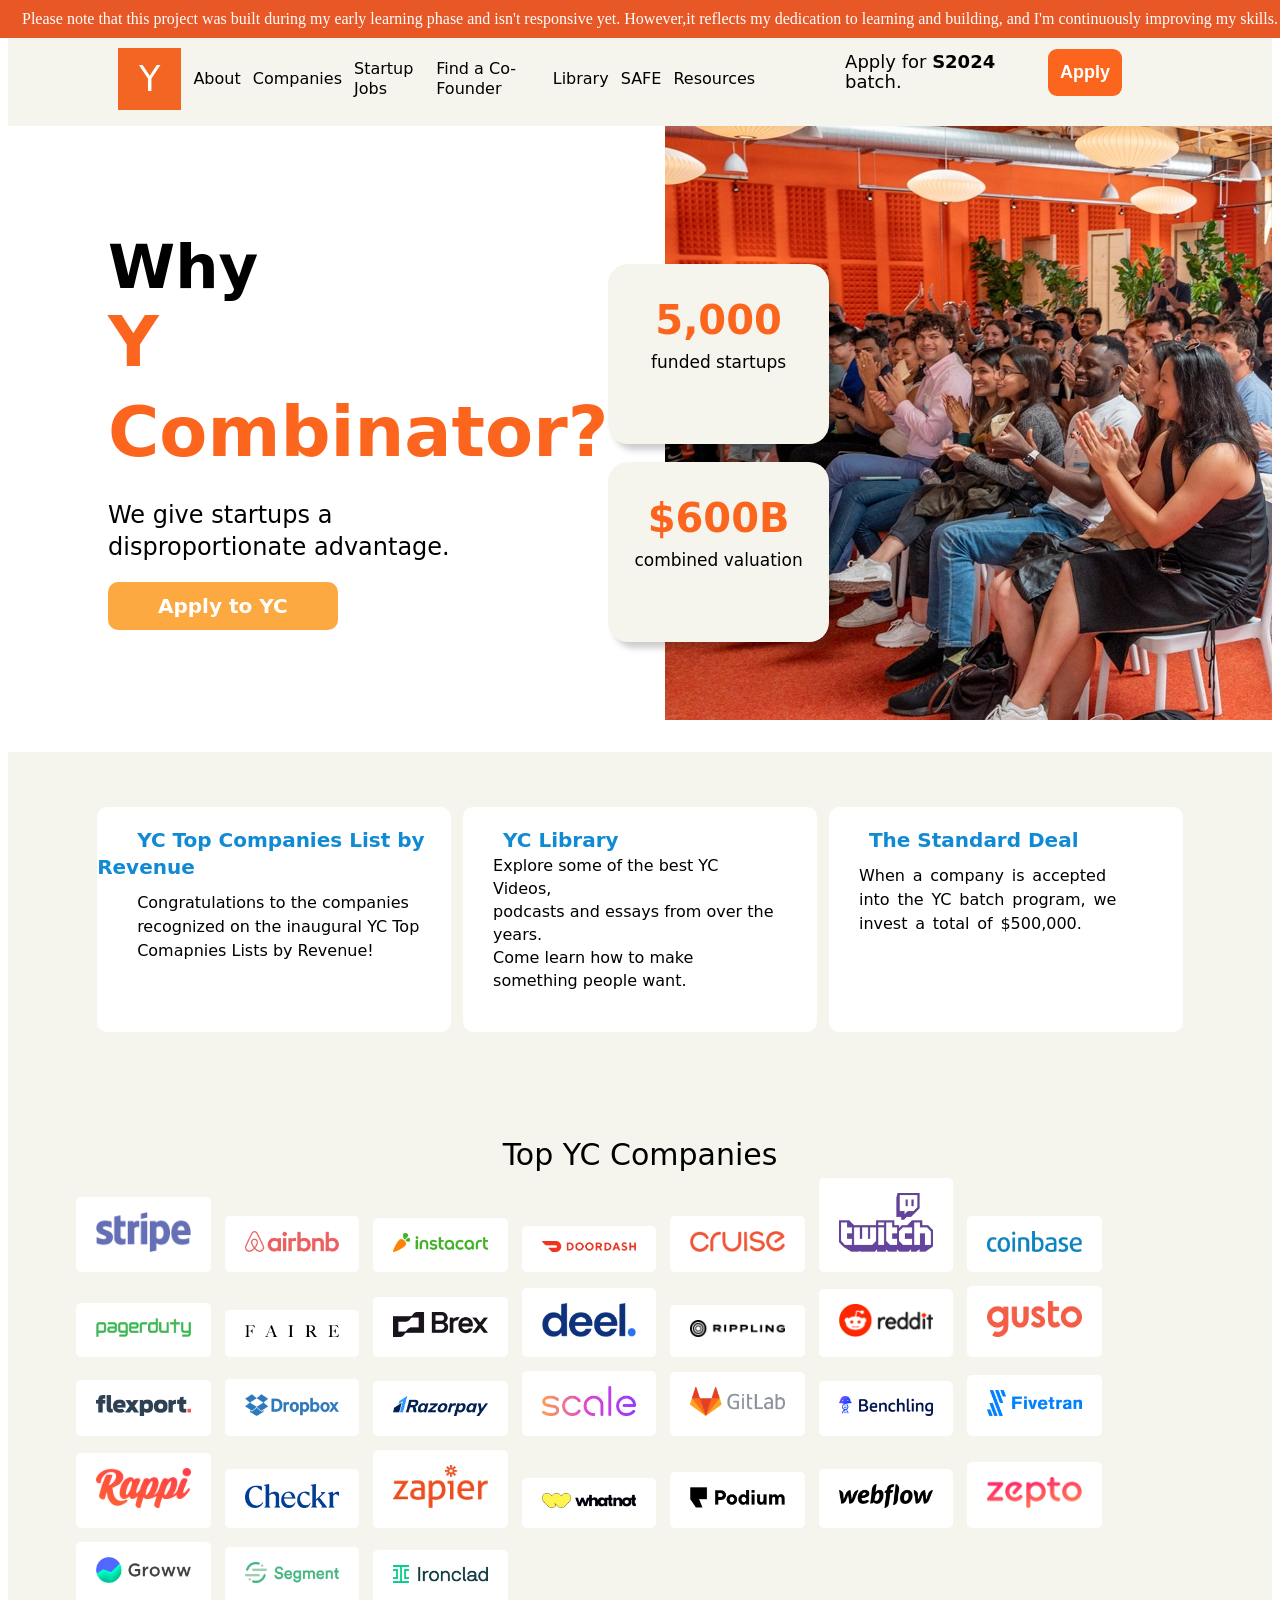
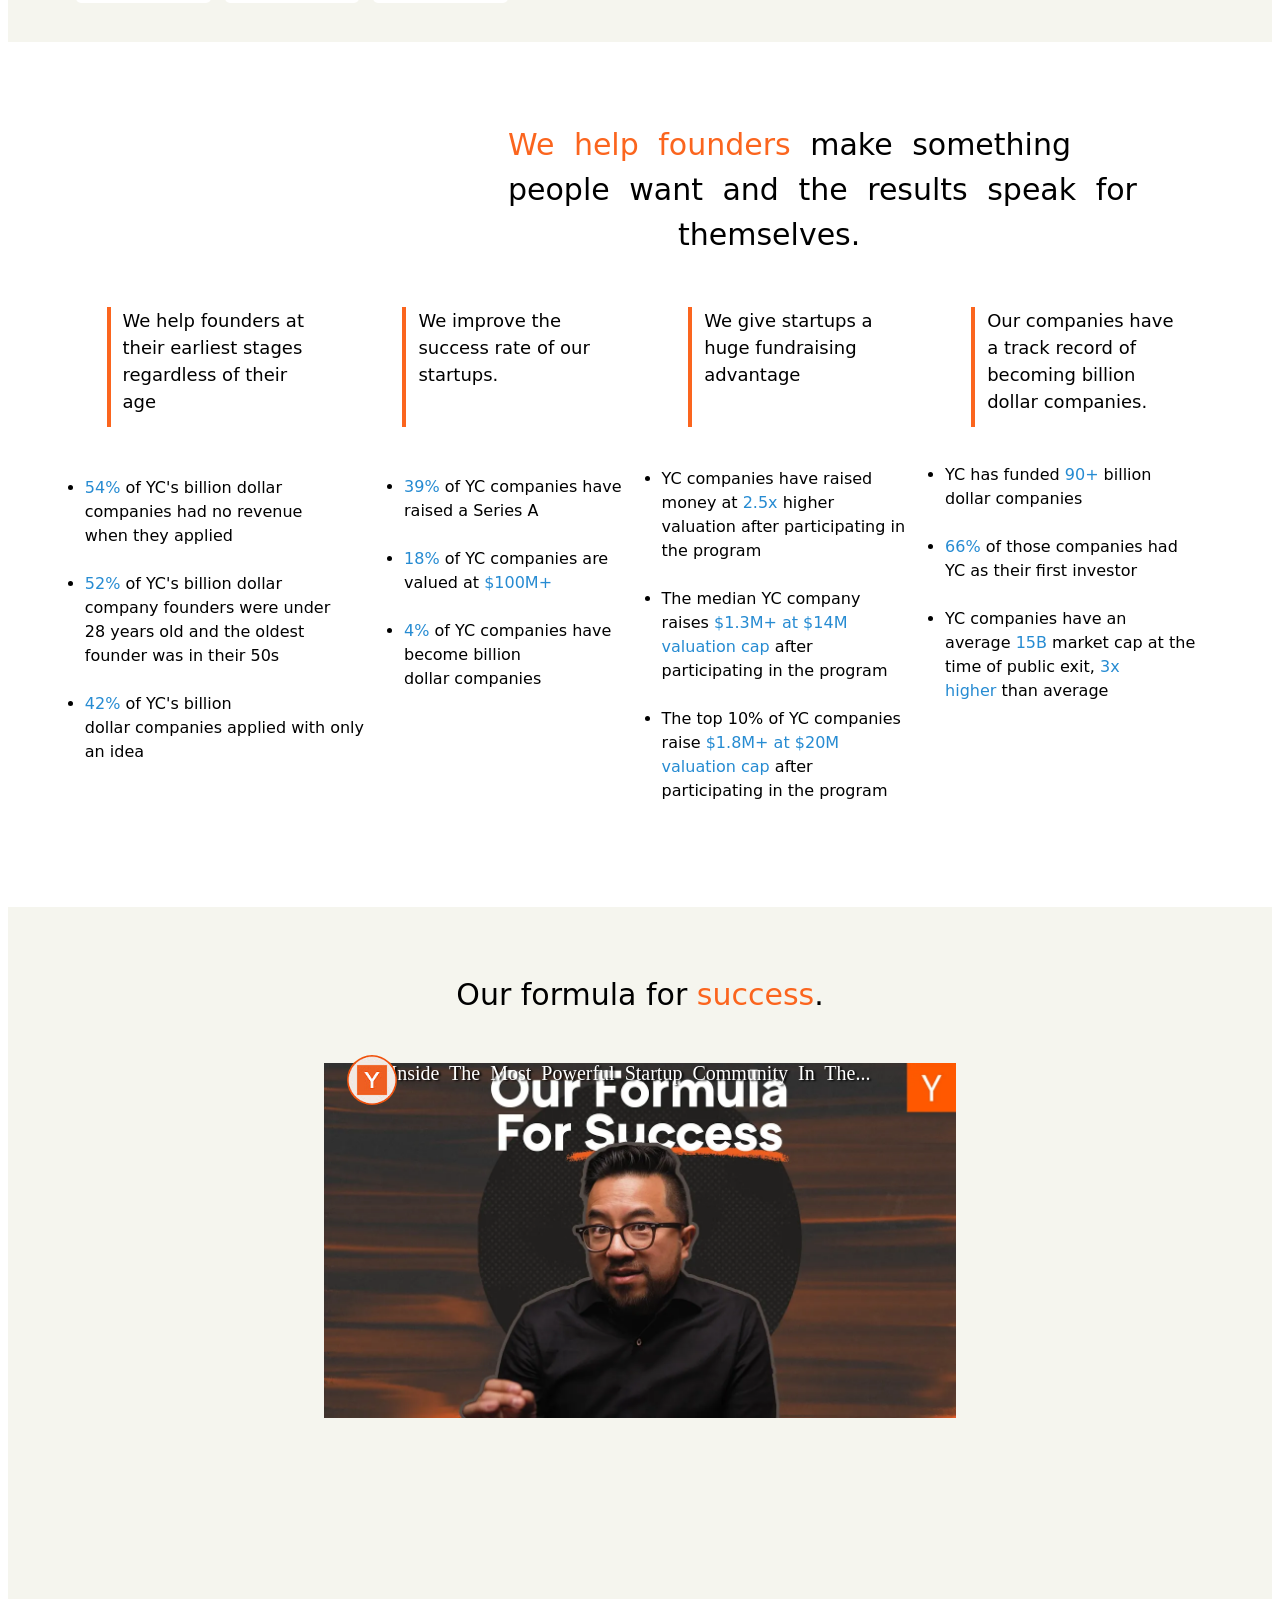
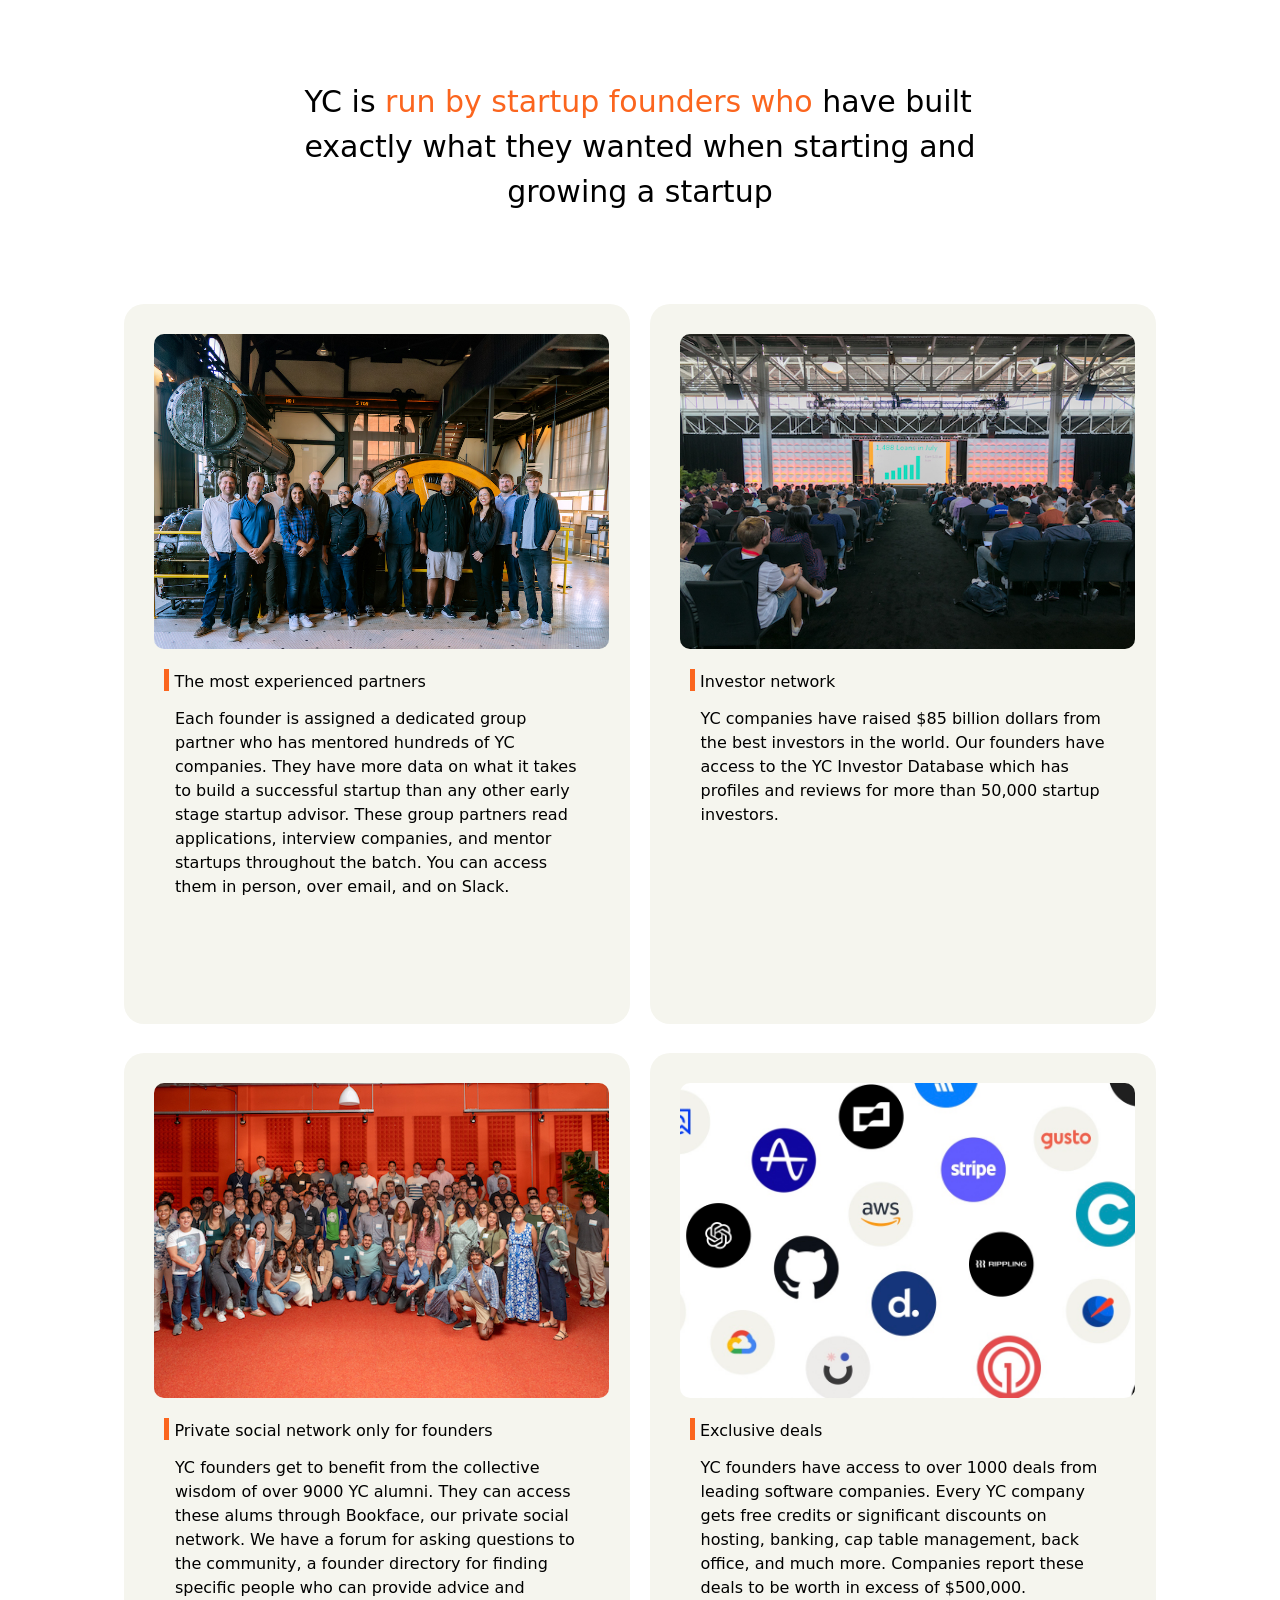
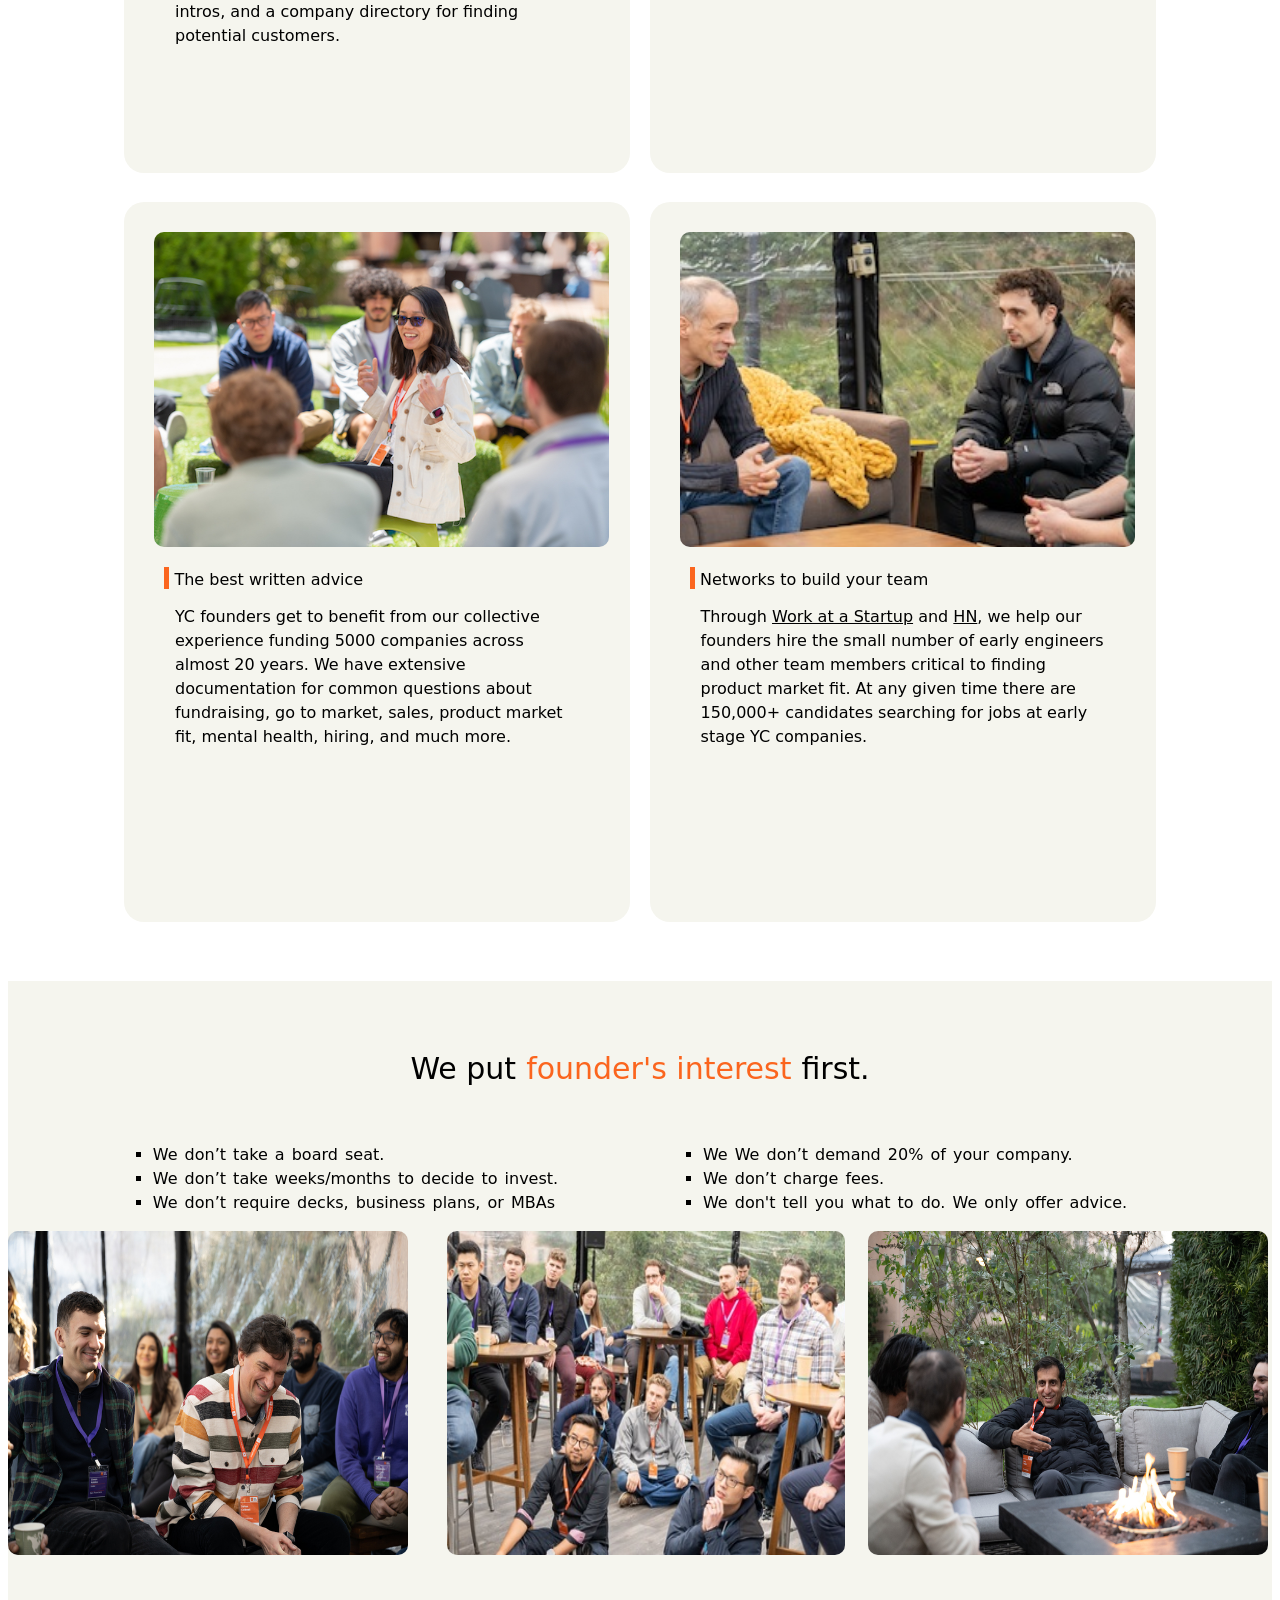
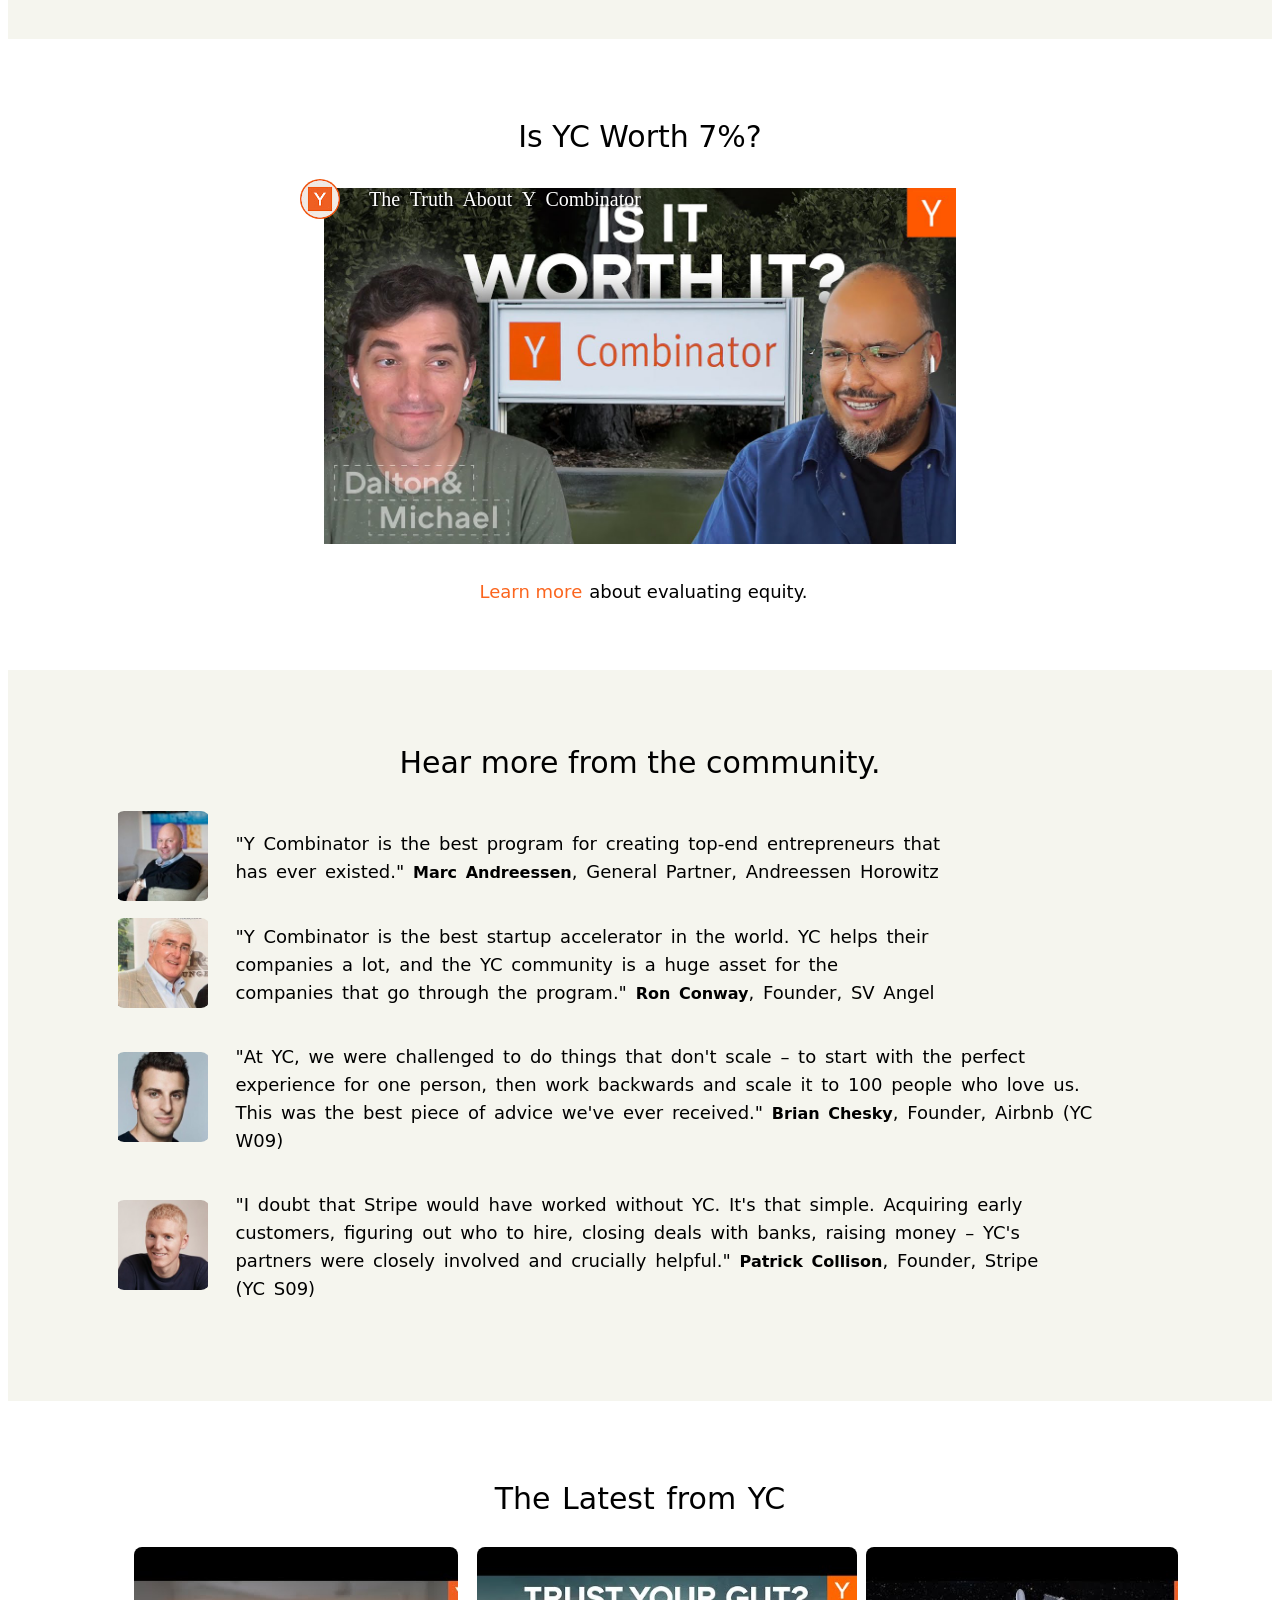
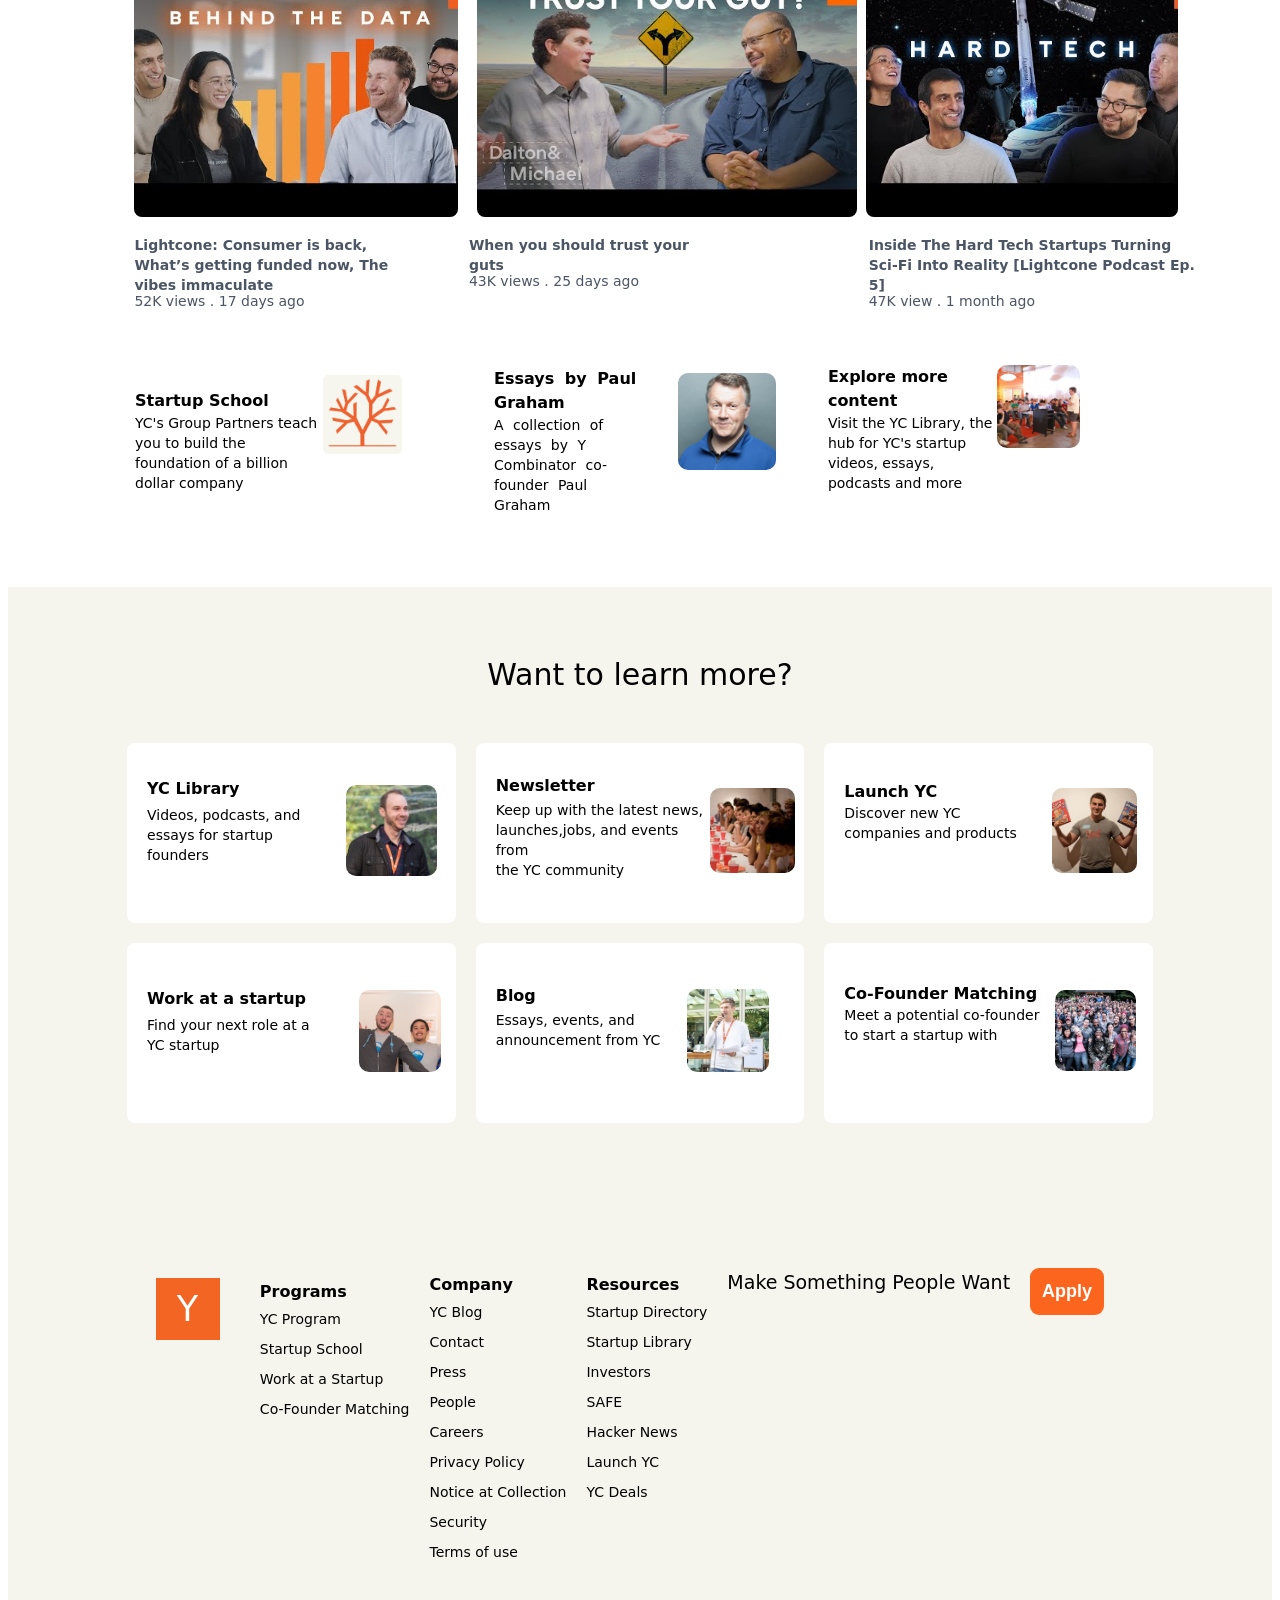
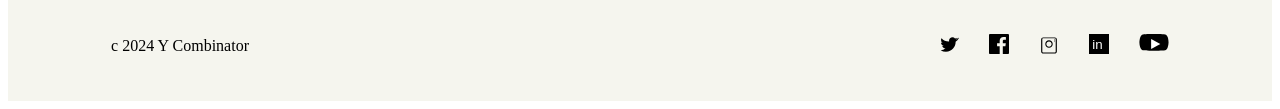
==== commit febf14d6: "added notice about project being from early learning phase and not fully responsive yet" ====
--- a/index.html
+++ b/index.html
@@ -7,6 +7,8 @@
 </head>
 <link rel="stylesheet" href="./styles.css">
 <body>
+<p class="respon">Please note that this project was built during my early learning phase and isn't responsive yet. However,it reflects my dedication to learning and building, and I'm continuously improving my skills.
+</p>
     <nav>
         <ul class="navs">
             <div>
--- a/styles.css
+++ b/styles.css
@@ -2,6 +2,23 @@
     /* margin: 0; */
     padding: 0;
 }
+.respon{
+    position: fixed;
+    top: 0;
+    left: 0;
+    width: 100%;
+    background-color: #E85726; 
+    color: white;
+    padding: 10px;
+    text-align: center;
+    /* font-weight: bold; */
+    z-index: 1000;
+    margin: 0;
+    border: none;
+}
+
+
+
 ul{
     list-style-type: none;
 }
@@ -20,7 +37,6 @@
     align-items: center;
     justify-content: center;
     gap: 12px;
-    margin-left: 90px;
     font-family: Avenir, ui-sans-serif, system-ui, sans-serif, "Apple Color Emoji", "Segoe UI Emoji", "Segoe UI Symbol", "Noto Color Emoji";
     font-style: normal;
     font-size: 16px;
@@ -28,6 +44,7 @@
     line-height: 20px;
     color: rgb(0, 0, 0);
     margin-left: 110px;
+    margin-top: 30px;
 }
 .apply{
     display: flex;
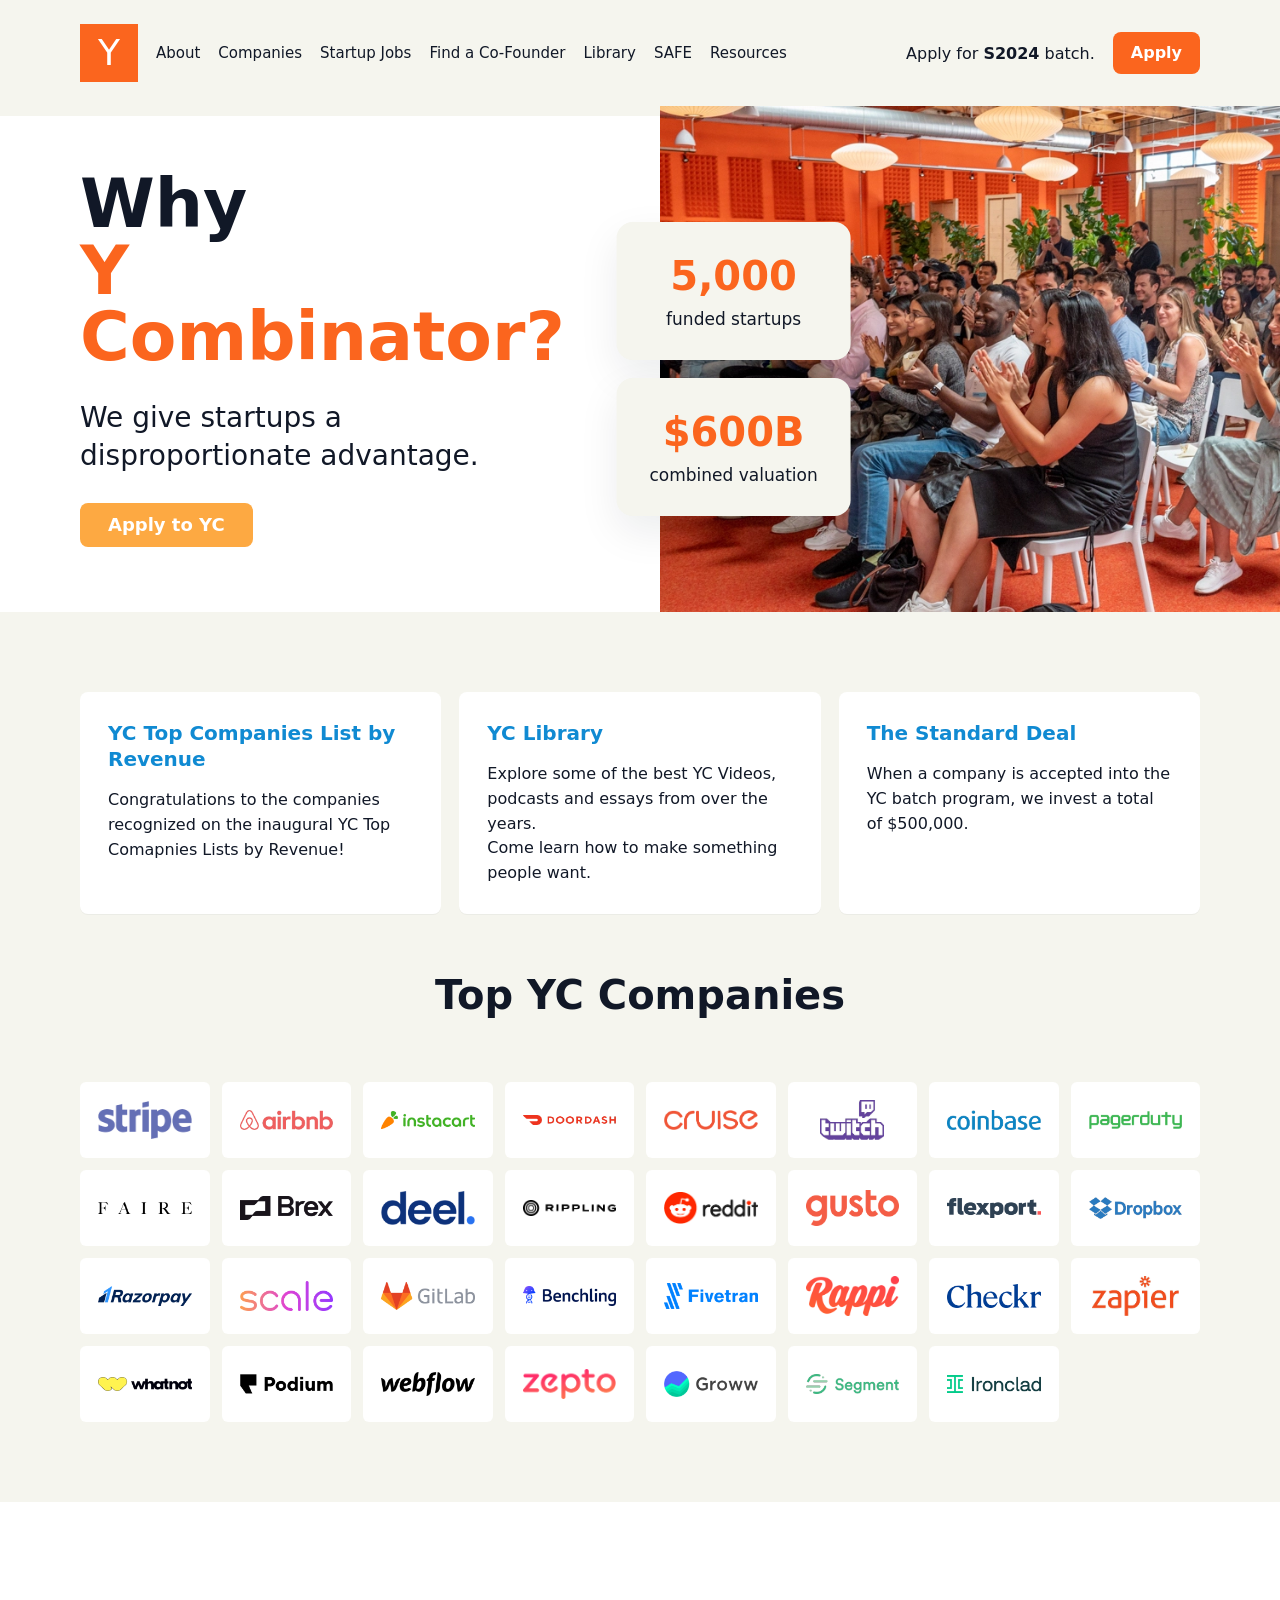
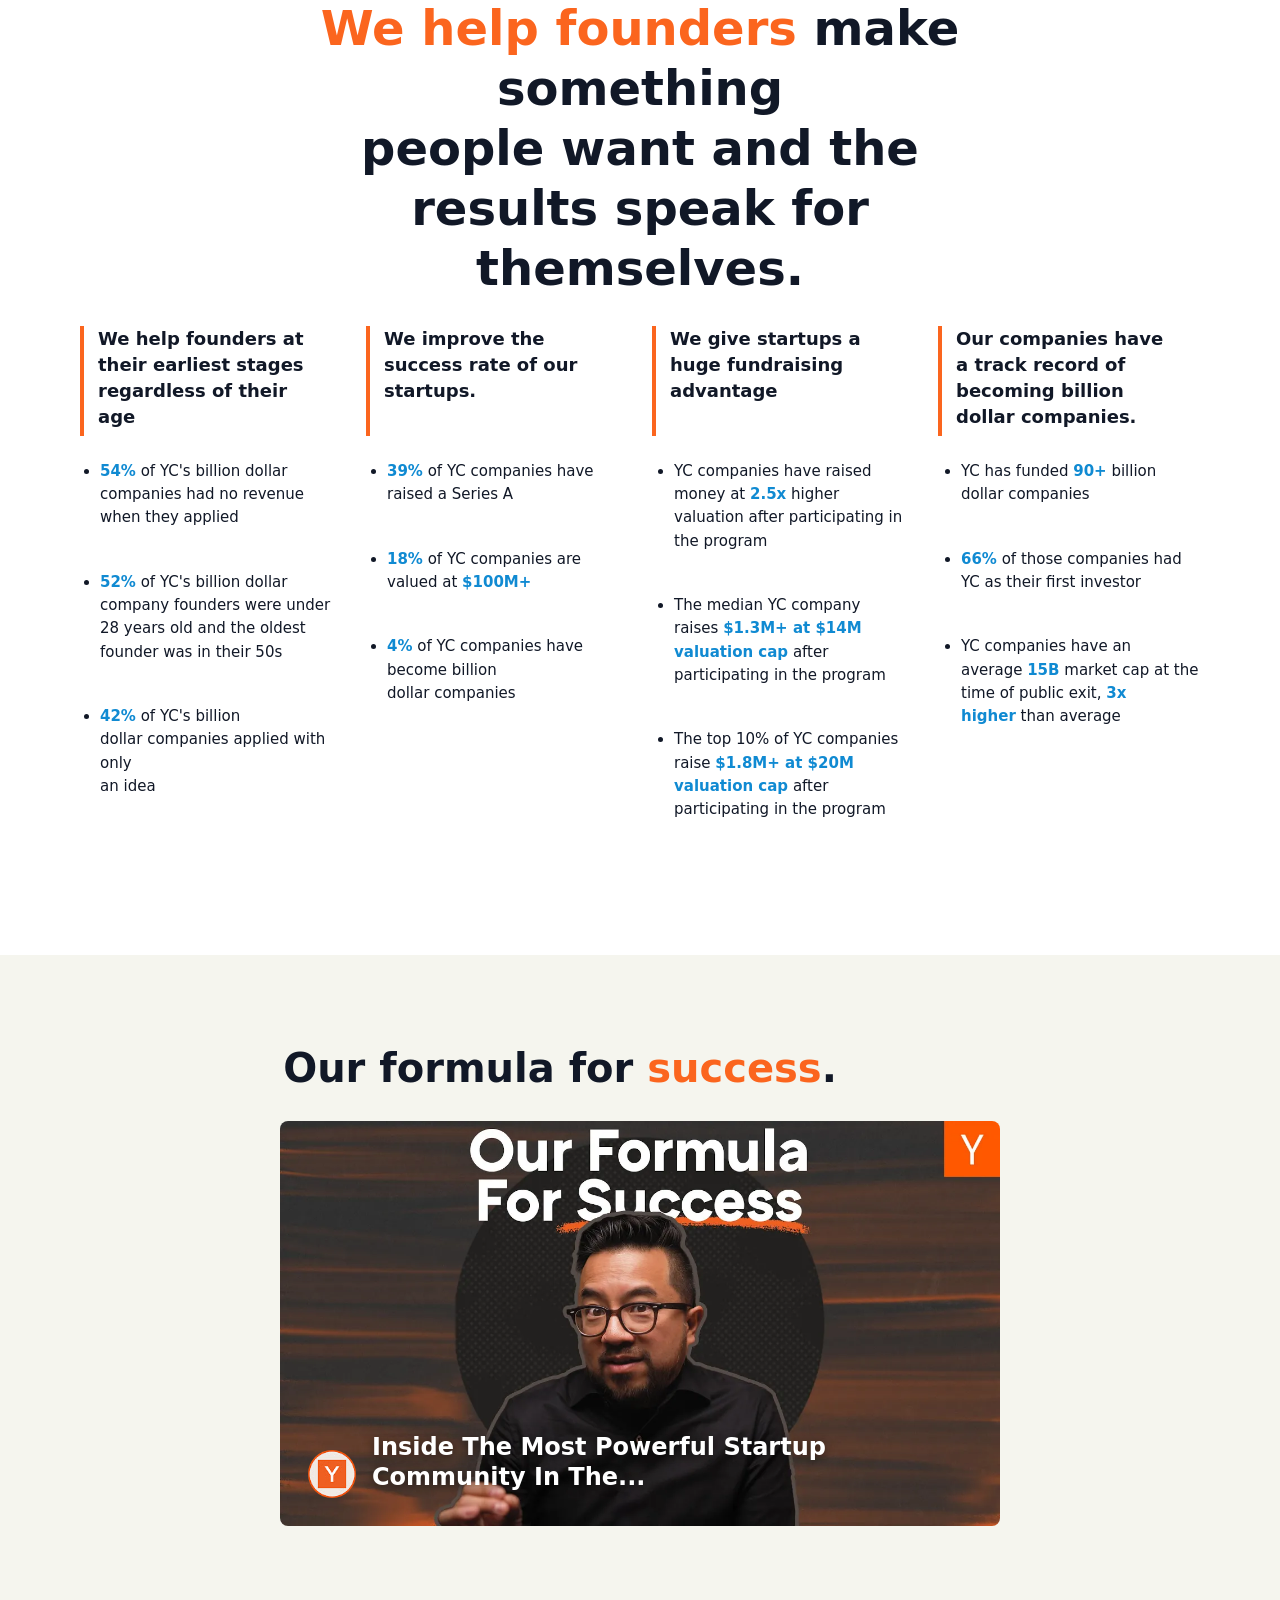
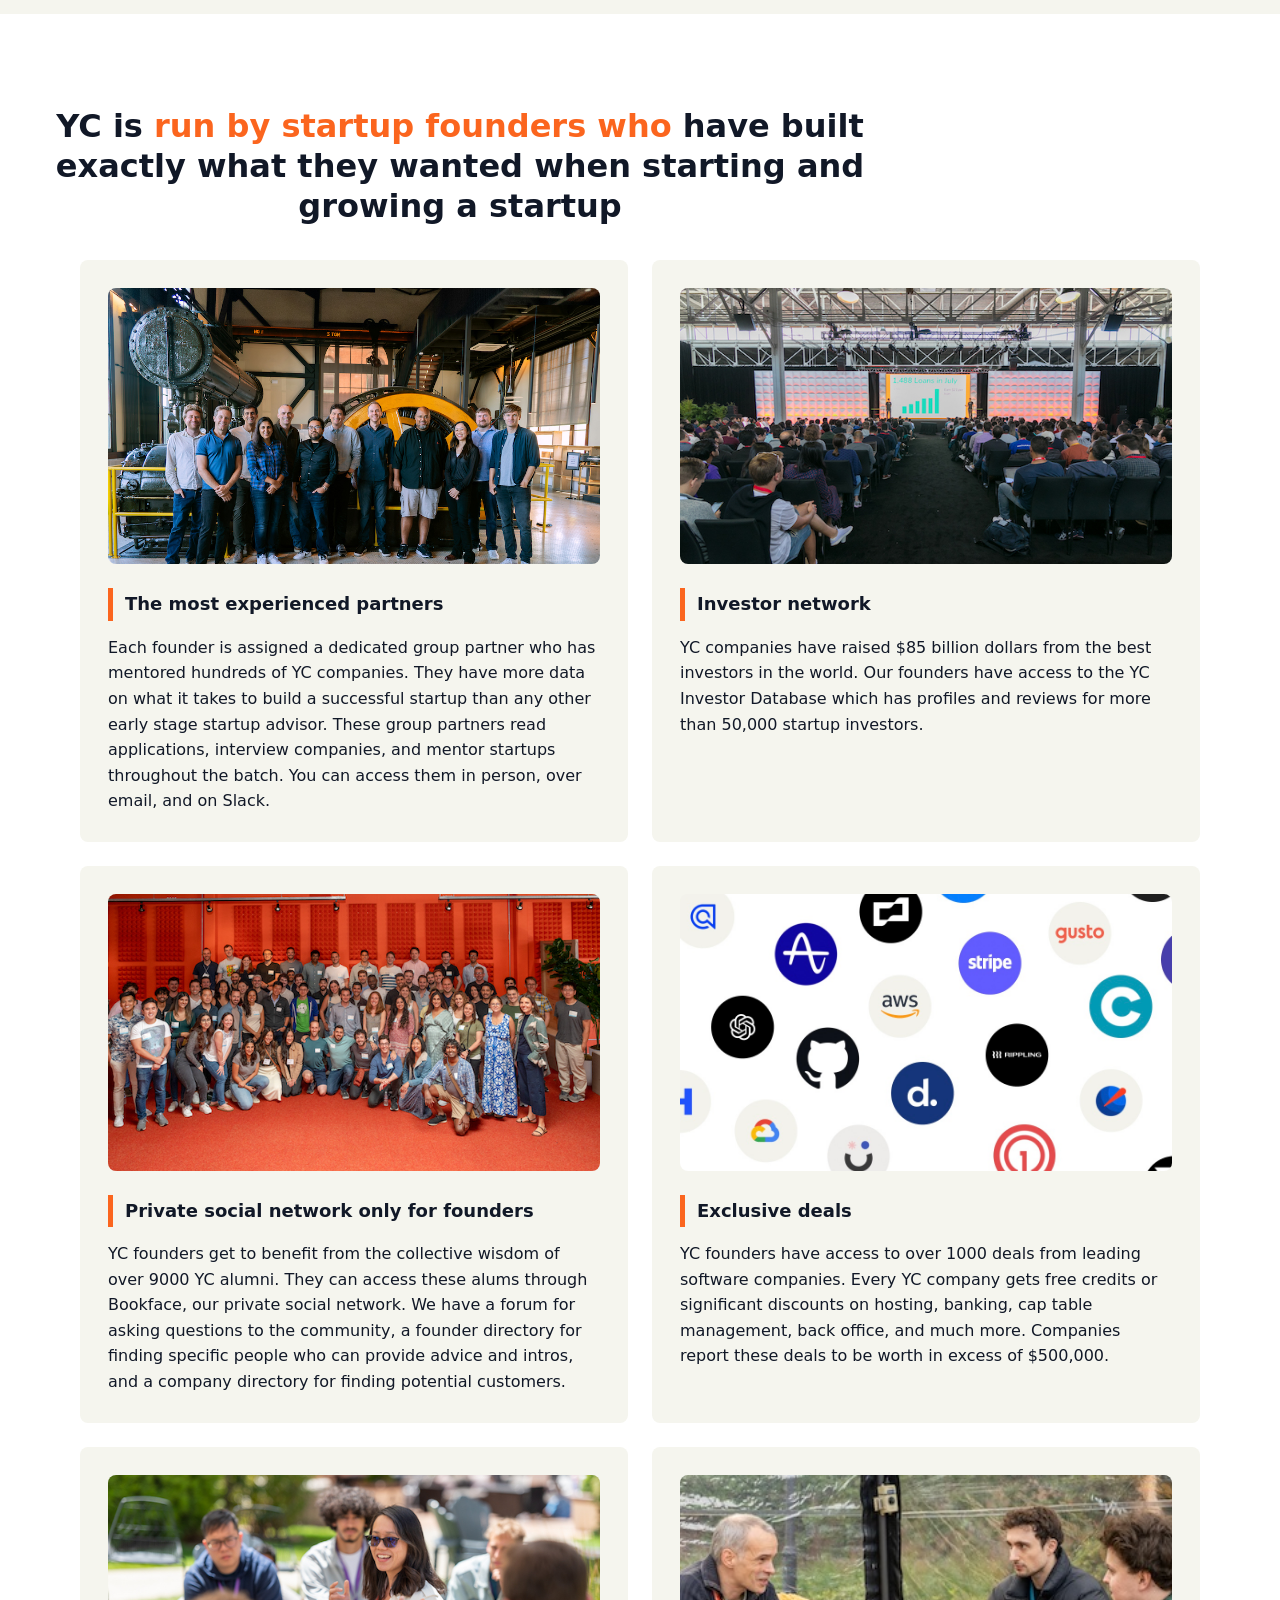
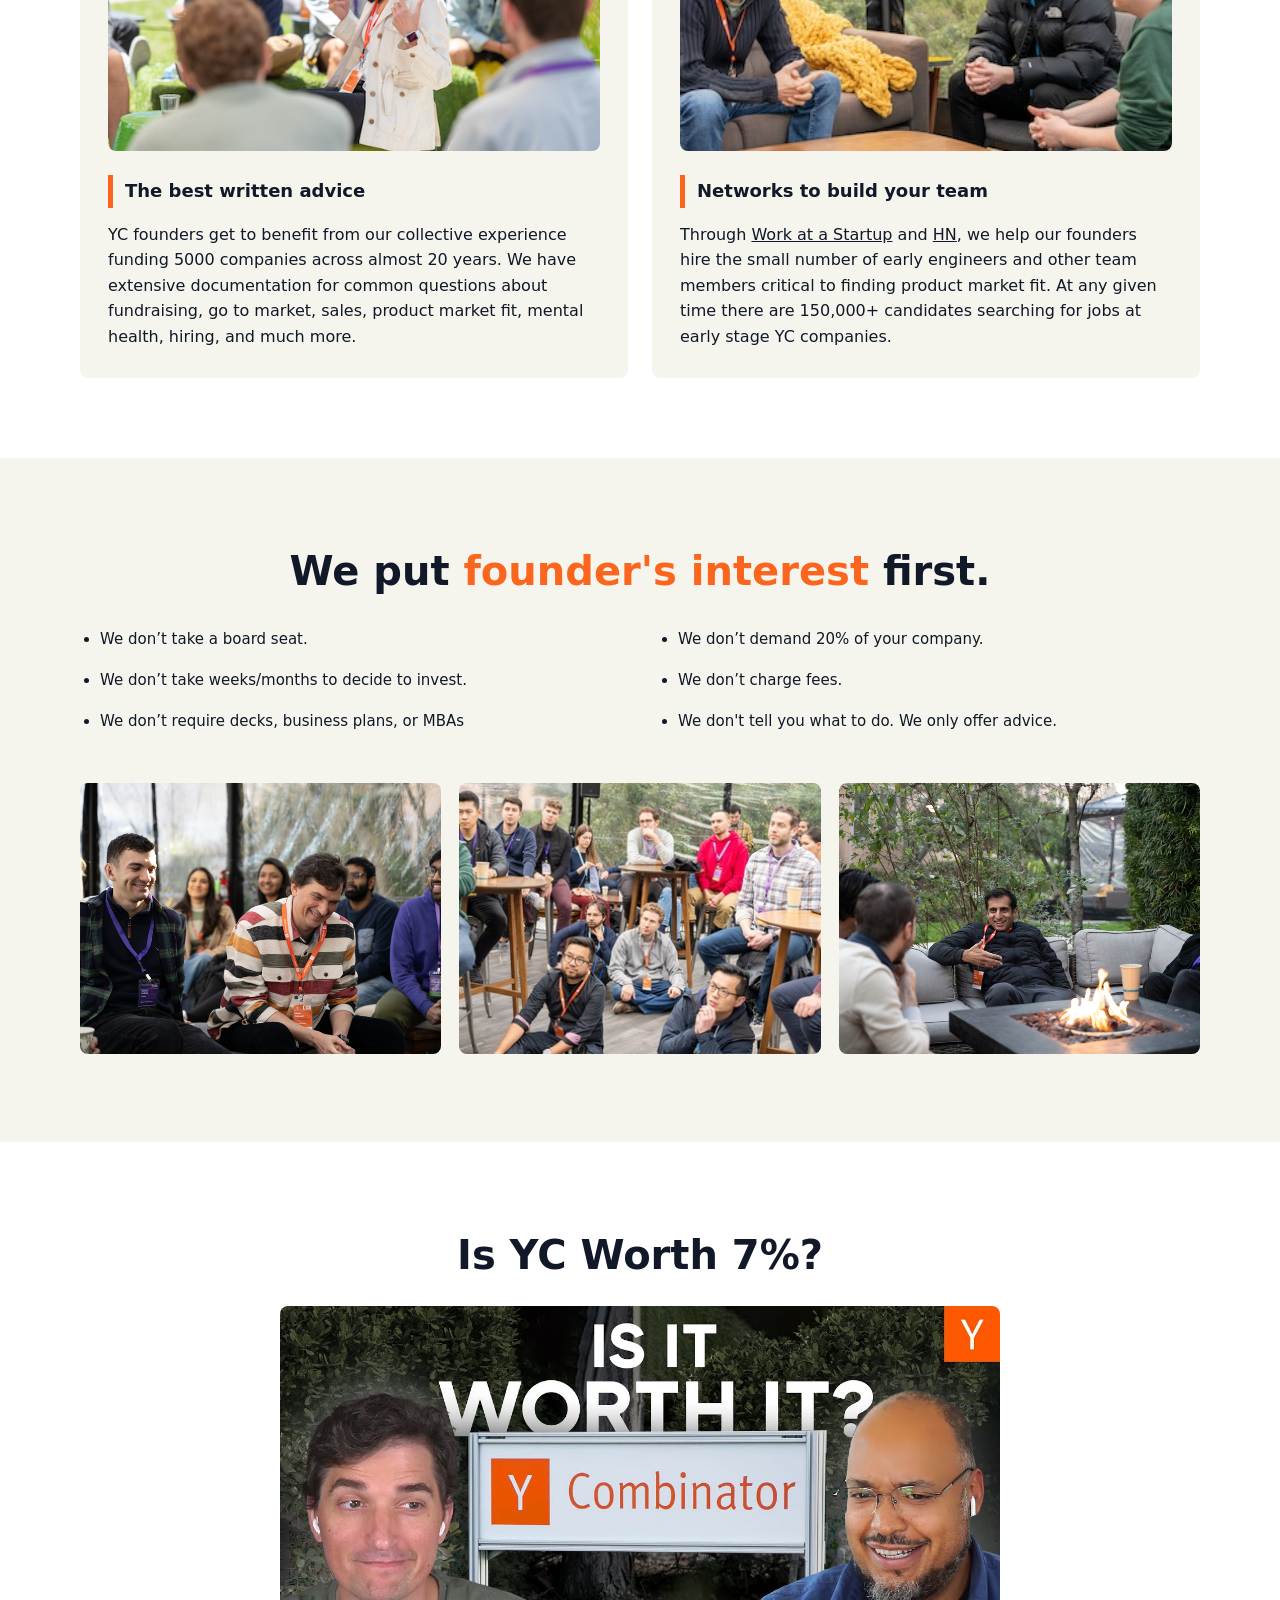
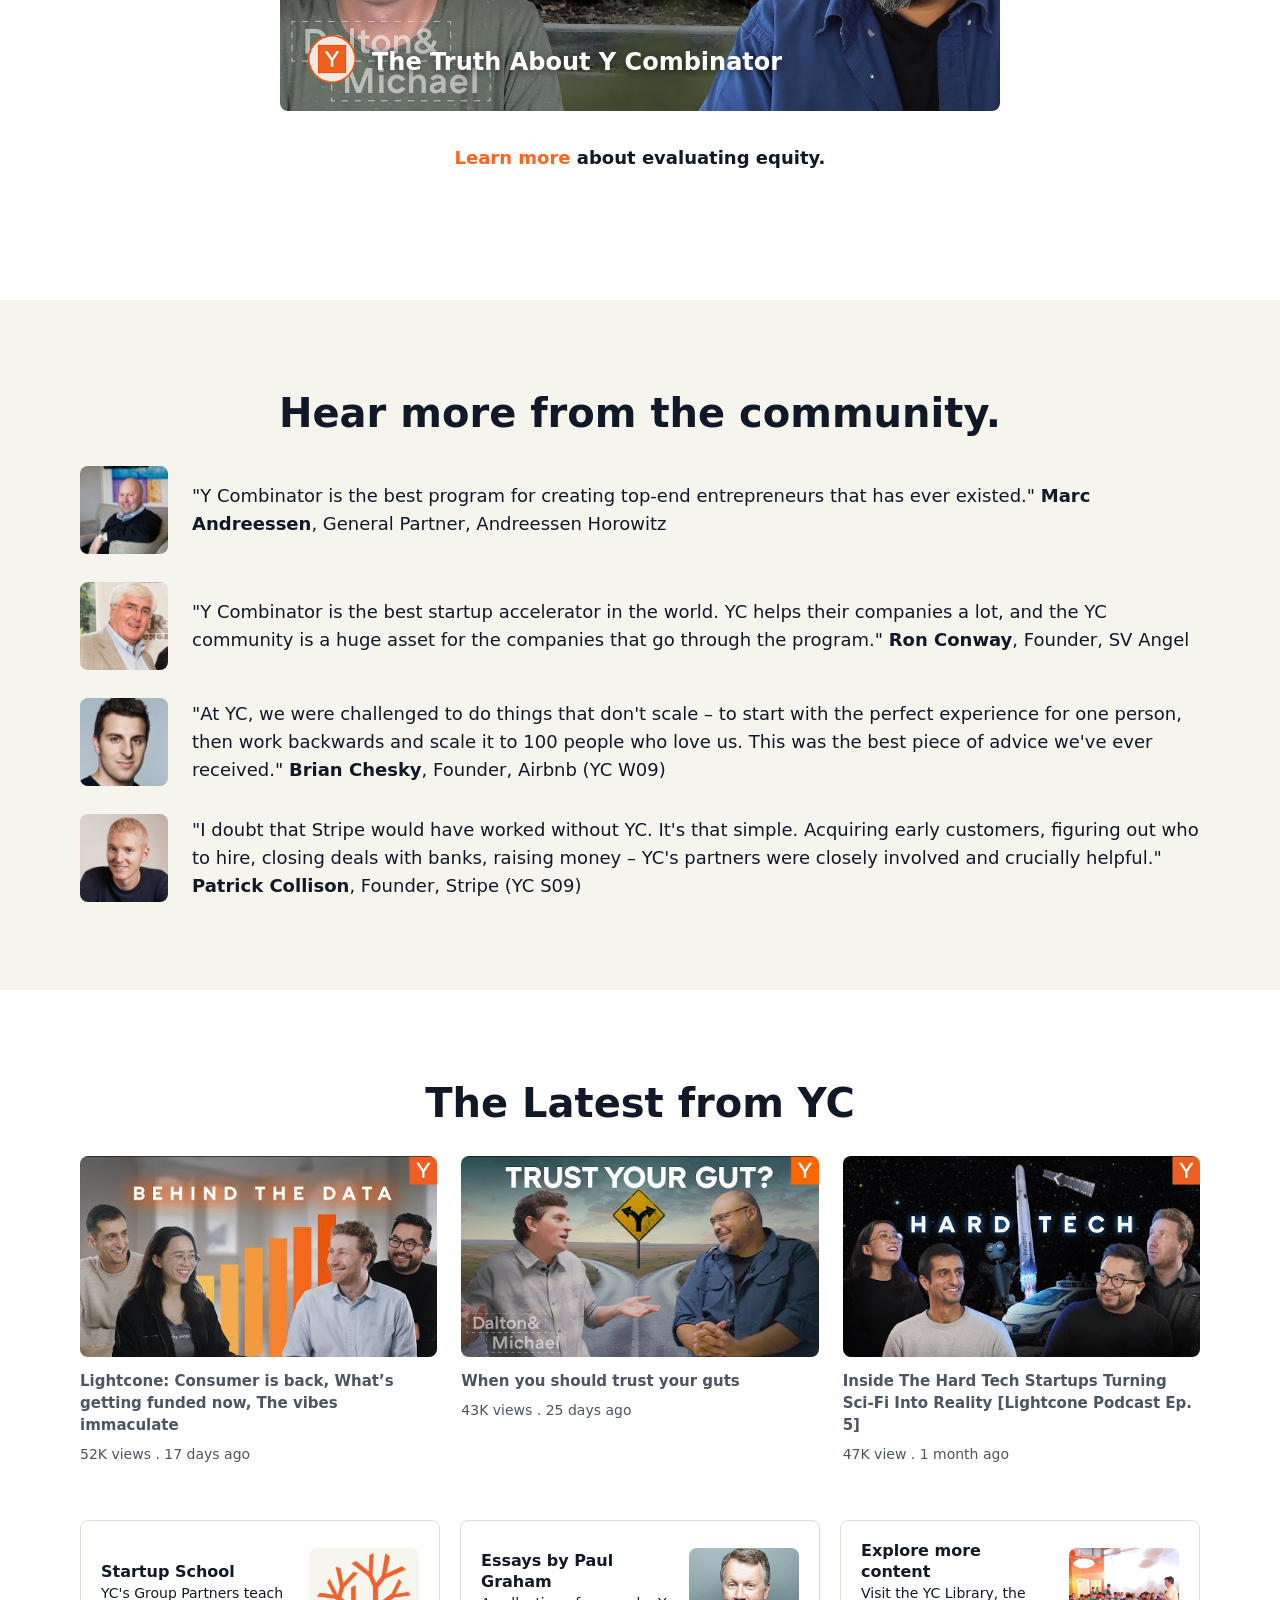
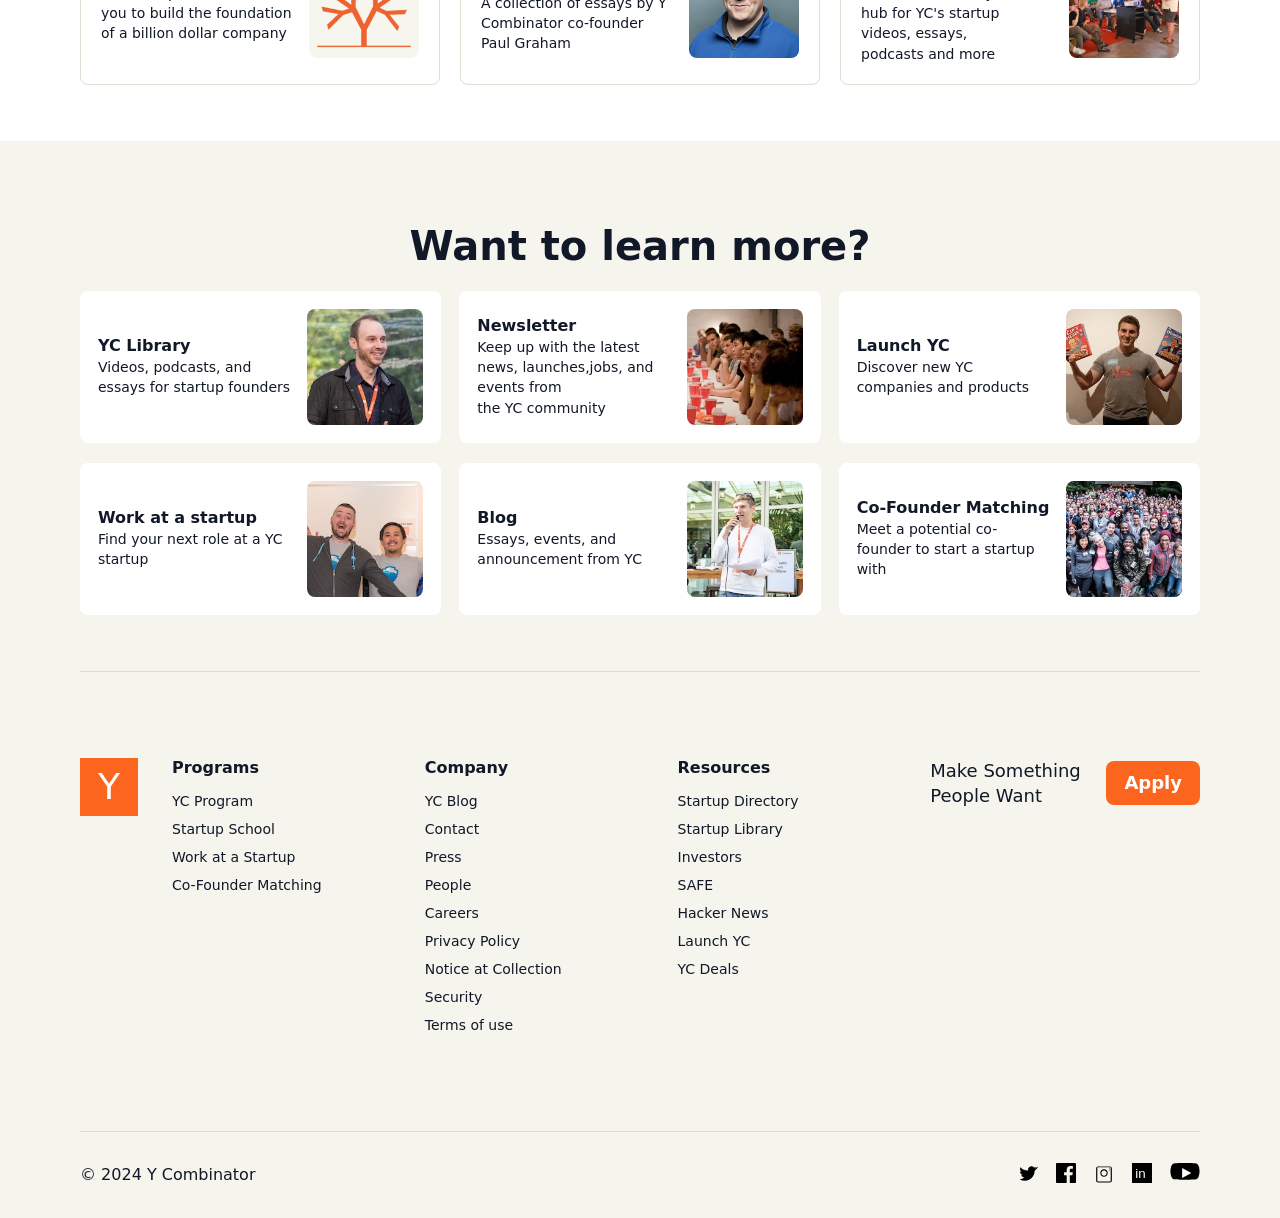
==== commit 90ff9ea2: "Make Y Combinator page responsive" ====
--- a/index.html
+++ b/index.html
@@ -3,17 +3,13 @@
 <head>
     <meta charset="UTF-8">
     <meta name="viewport" content="width=device-width, initial-scale=1.0">
-    <title>Y Combinator webpge</title>
+    <title>Y Combinator Webpage</title>
+    <link rel="stylesheet" href="./styles.css">
 </head>
-<link rel="stylesheet" href="./styles.css">
 <body>
-<p class="respon">Please note that this project was built during my early learning phase and isn't responsive yet. However,it reflects my dedication to learning and building, and I'm continuously improving my skills.
-</p>
     <nav>
         <ul class="navs">
-            <div>
-                <li class="big">Y</li>
-            </div>
+            <li class="big">Y</li>
             <li>About</li>
             <li>Companies</li>
             <li>Startup Jobs</li>
@@ -22,10 +18,24 @@
             <li>SAFE</li>
             <li>Resources</li>
         </ul>
+        <details class="mobile-menu">
+            <summary aria-label="Open navigation menu">
+                <span></span>
+                <span></span>
+                <span></span>
+            </summary>
+            <ul>
+                <li>Startup Jobs</li>
+                <li>Find a Co-Founder</li>
+                <li>Library</li>
+                <li>SAFE</li>
+                <li>Resources</li>
+            </ul>
+        </details>
         <ul class="apply">
 
             <li>Apply for <b>S2024</b> batch.</li>
-            <button>Apply</button>
+            <li><button>Apply</button></li>
         </ul>
     </nav>
            <section class="all">
@@ -42,7 +52,7 @@
 
            <section>
             <div class="bigbox">
-                <div class="box">5,000<p class="span">funded startups</p></div><br>
+                <div class="box">5,000<p class="span">funded startups</p></div>
                 <div class="boxes">$600B<p class="span">combined valuation</p></div>
             </div>
            </section>
@@ -50,9 +60,9 @@
            <section class="comp">
             <div class="ylc">
 
-                <div class="YC"><span class="top">YC Top Companies List by Revenue</span> <p class="words">Congratulations to the companies recognized on the inaugural YC Top Comapnies Lists by Revenue!</p></div><br>
-
-                <div class="YC"><span class="top">YC Library</span><p class="word">Explore some of the best YC Videos,<br>podcasts and essays from over the years.<br>Come learn how to make something people want.</p></div><br>
+                <div class="YC"><span class="top">YC Top Companies List by Revenue</span> <p class="words">Congratulations to the companies recognized on the inaugural YC Top Comapnies Lists by Revenue!</p></div>
+
+                <div class="YC"><span class="top">YC Library</span><p class="word">Explore some of the best YC Videos,<br>podcasts and essays from over the years.<br>Come learn how to make something people want.</p></div>
 
                 <div class="YC"><span class="top">The Standard Deal</span><p class="wordy">When a company is accepted into the YC batch program, we invest a total of $500,000.</p></div>
             </div>
@@ -217,7 +227,7 @@
                </ul>
       
                 <ul class="dont">
-                <li>We We don’t demand 20% of your company. </li>
+                <li>We don’t demand 20% of your company. </li>
                 <li>We don’t charge fees.</li>
                 <li>We don't tell you what to do. We only offer advice.</li>
                 </ul>
@@ -325,12 +335,12 @@
                     <div class="yclibrary">
                         <p class="video"> <span class="red">YC Library</span> <br>Videos, podcasts, and essays for startup founders</p>
                         <div><img src="./Y Combinator images/learn-more-library (1).jpg" alt=""></div>
-                    </div> <br>
+                    </div>
 
                     <div class="letternews"> 
                        <p><span class="red">Newsletter</span> <br>Keep up with the latest news, launches,jobs, and events from <br> the YC community</p>
                        <div class="from"><img src="./Y Combinator images/learn-more-newsletter (1).jpg" alt=""></div>
-                    </div> <br>
+                    </div>
 
                     <div class="launch">
                     <p><span class="red">Launch YC</span> <br>Discover new YC companies and products</p>
@@ -390,7 +400,7 @@
                     </ul>
                     <ul class="apply2">
                         <li>Make Something People Want</li>
-                        <button>Apply</button>
+                        <li><button>Apply</button></li>
                     </ul>
                     <div>
                     </div>
@@ -398,7 +408,7 @@
               </section>
                 <section style="background-color: #F5F5EE; padding-top: 30px;" >
                <div class="twenty">
-                <p>c 2024 Y Combinator</p>
+                <p>&copy; 2024 Y Combinator</p>
 
                <div class="svgs">
                 <div class="twitterlogo">
@@ -444,4 +454,4 @@
         </section>
         
 </body>
-</html>+</html>
--- a/styles.css
+++ b/styles.css
@@ -1,1307 +1,1312 @@
-*{
-    /* margin: 0; */
+*,
+*::before,
+*::after {
+    box-sizing: border-box;
+}
+
+:root {
+    --yc-orange: #fb651e;
+    --yc-gold: #fda942;
+    --yc-blue: #108ad2;
+    --yc-cream: #f5f5ee;
+    --text: #111827;
+    --muted: #4b5563;
+    --border: #deded2;
+    --white: #ffffff;
+    --shadow: 0 16px 40px rgba(17, 24, 39, 0.08);
+}
+
+html {
+    scroll-behavior: smooth;
+    overflow-x: hidden;
+}
+
+body {
+    margin: 0;
+    font-family: Avenir, ui-sans-serif, system-ui, -apple-system, BlinkMacSystemFont, "Segoe UI", sans-serif;
+    color: var(--text);
+    background: var(--white);
+    overflow-x: hidden;
+}
+
+img {
+    display: block;
+    max-width: 100%;
+}
+
+button {
+    font: inherit;
+    cursor: pointer;
+}
+
+ul {
+    list-style: none;
+    margin: 0;
     padding: 0;
 }
-.respon{
-    position: fixed;
-    top: 0;
-    left: 0;
+
+section {
     width: 100%;
-    background-color: #E85726; 
-    color: white;
-    padding: 10px;
-    text-align: center;
-    /* font-weight: bold; */
-    z-index: 1000;
-    margin: 0;
-    border: none;
-}
-
-
-
-ul{
-    list-style-type: none;
-}
-nav{
-    display: flex;
-    justify-content: space-between;
-    /* flex-direction: row; */
-     align-items: center;
-    /* max-width: 90%; */
-    background-color: #F5F5EE;
-    padding-top: 10px;
-
-}
-.navs{
-    display: flex;
-    align-items: center;
-    justify-content: center;
-    gap: 12px;
-    font-family: Avenir, ui-sans-serif, system-ui, sans-serif, "Apple Color Emoji", "Segoe UI Emoji", "Segoe UI Symbol", "Noto Color Emoji";
-    font-style: normal;
-    font-size: 16px;
-    font-weight: 290;
-    line-height: 20px;
-    color: rgb(0, 0, 0);
-    margin-left: 110px;
-    margin-top: 30px;
-}
-.apply{
-    display: flex;
-    list-style-type: none;
-    margin-left: 90px;
-    gap: 20px;
-    margin-right: 150px;
-}
-.big{
-    font-family: Avenir, ui-sans-serif, system-ui, sans-serif, "Apple Color Emoji", "Segoe UI Emoji", "Segoe UI Symbol", "Noto Color Emoji";
-    font-style: normal;
-    font-size: 35px;
-    font-weight: 200;
-    line-height: 16px;
-    color: white;
-    background-color: #F26522;
-    padding: 23px 21px;
-    /* height: 20%; */
-}
-.apply{
-    font-family: Avenir, ui-sans-serif, system-ui, sans-serif, "Apple Color Emoji", "Segoe UI Emoji", "Segoe UI Symbol", "Noto Color Emoji";
-    font-style: normal;
-    font-size: 18px;
-    font-weight: 250;
-    line-height: 20px;
-    color: rgb(0, 0, 0); ;
-    align-items: center;
-
-}
-.apply button{
-    color: white;
-    background-color: #FB651E;
-    padding: 9px 12px;
-    border: none;
-    border-radius: 9px;
-    justify-content: center;
-    font-style: normal;
-    font-size: 18px;
-    font-weight: 700;
-    line-height: 29px;
-    color: rgb(255, 255, 255);
-}
-.all{
+}
+
+nav,
+.ylc,
+.images,
+.help,
+.We,
+.norms,
+.text,
+.imgdiv,
+.run,
+.parent,
+.deck,
+.three,
+.maximg,
+.equity,
+.bg > .Anderson,
+.gut,
+.boxparent,
+.newsletter,
+.newsletter2,
+.programs,
+.twenty {
+    width: min(1120px, calc(100% - 40px));
+    margin-inline: auto;
+}
+
+nav {
     display: flex;
     align-items: center;
     justify-content: space-between;
-    overflow-x: hidden;
-    /* width: 90%; */
-    /* height: 80%; */
-    
-}
-.all .why{
-    margin-left: 100px;
-     margin-bottom:  0px; 
-    flex: 2;
-    max-width: 60%; 
+    gap: 24px;
+    padding-block: 24px;
+    background: var(--yc-cream);
+    position: relative;
+    z-index: 3;
+}
+
+body::before {
+    content: "";
+    position: absolute;
+    inset: 0 0 auto;
+    height: 116px;
+    background: var(--yc-cream);
+    z-index: -1;
+}
+
+.navs,
+.apply,
+.apply2 {
+    display: flex;
     align-items: center;
-    justify-content: center;
-    /* width: 90%; */
-    /* height: 80%; */
-
-}
-.all .combine{
-    flex: 1;
-    max-width: 48%;
-    /* width: 30%; */
-    /* height: 70%; */
-
-}
-
-.why .comb{
-    font-family: Avenir, ui-sans-serif, system-ui, sans-serif, "Apple Color Emoji", "Segoe UI Emoji", "Segoe UI Symbol", "Noto Color Emoji";
-    font-style: normal;
-    font-size: 60.9px;
-    font-weight: 600;
-    line-height: 60px;
-    color: rgb(0, 0, 0);
-
-}
-.why .tor{
-    font-family: Avenir, ui-sans-serif, system-ui, sans-serif, "Apple Color Emoji", "Segoe UI Emoji", "Segoe UI Symbol", "Noto Color Emoji";
-    font-style: normal;
-    font-size: 70px;
-    color: rgb(251, 101, 30);
-    font-weight: 630;
-    line-height: 90px;
-}
-.why p{
-    top: -80px;
+    gap: 18px;
+}
+
+.mobile-menu {
+    display: none;
     position: relative;
-    font-family: Avenir, ui-sans-serif, system-ui, sans-serif, "Apple Color Emoji", "Segoe UI Emoji", "Segoe UI Symbol", "Noto Color Emoji";
-    font-style: normal;
-    font-size: 24px;
-    font-weight: 200;
-    line-height: 32px;
-    color: rgb(0, 0, 0);
-}
-.why button{
+}
+
+.mobile-menu summary {
+    display: grid;
+    place-items: center;
+    gap: 3px;
+    width: 36px;
+    height: 36px;
+    border: 1px solid var(--border);
+    border-radius: 8px;
+    background: var(--white);
+    cursor: pointer;
+    list-style: none;
+}
+
+.mobile-menu summary::-webkit-details-marker {
+    display: none;
+}
+
+.mobile-menu summary span {
+    display: block;
+    width: 17px;
+    height: 2px;
+    border-radius: 999px;
+    background: var(--text);
+}
+
+.mobile-menu ul {
+    position: absolute;
+    top: calc(100% + 10px);
+    right: 0;
+    width: 220px;
+    padding: 12px;
+    border: 1px solid var(--border);
+    border-radius: 8px;
+    background: var(--white);
+    box-shadow: var(--shadow);
+    font-size: 15px;
+    line-height: 1.4;
+}
+
+.mobile-menu li {
+    padding: 10px 8px;
+}
+
+.navs {
+    flex-wrap: wrap;
+    font-size: 15px;
+    font-weight: 500;
+}
+
+.big,
+.big2 {
+    display: grid;
+    place-items: center;
+    width: 58px;
+    height: 58px;
+    padding: 0;
+    margin: 0;
+    color: var(--white);
+    background: var(--yc-orange);
+    font-size: 36px;
+    line-height: 1;
+}
+
+.apply {
+    flex-shrink: 0;
+    font-size: 16px;
+}
+
+.apply button,
+.apply2 button,
+.why button {
+    border: 0;
+    border-radius: 8px;
+    color: var(--white);
+    background: var(--yc-orange);
+    font-weight: 700;
+    line-height: 1;
+    padding: 13px 18px;
+}
+
+.all {
     position: relative;
-    top: -85px;
-    font-family:Avenir, ui-sans-serif, system-ui, sans-serif, "Apple Color Emoji", "Segoe UI Emoji", "Segoe UI Symbol", "Noto Color Emoji" ;
-    background-color: #FDA942;
+    display: grid;
+    grid-template-columns: minmax(360px, calc((100% - 1120px) / 2 + 580px)) minmax(420px, 1fr);
+    align-items: center;
+    min-height: 506px;
+    overflow: hidden;
+}
+
+body > * {
+    max-width: 100%;
+}
+
+.all .why {
+    grid-column: 1;
+    justify-self: center;
+    width: min(500px, calc(100% - 40px));
+    max-width: none;
+    margin: 0;
+    padding-block: 48px;
+    z-index: 2;
+}
+
+.all .combine {
+    grid-column: 2;
+    align-self: stretch;
+    max-width: none;
+    margin: 0;
+}
+
+.why .comb {
+    margin: 0;
+    font-size: clamp(48px, 5.3vw, 68px);
+    font-weight: 700;
+    line-height: 0.98;
+    letter-spacing: 0;
+}
+
+.why .tor,
+.succ,
+.who,
+.founders,
+.inn,
+.about {
+    color: var(--yc-orange);
+}
+
+.why p {
+    position: static;
+    margin: 28px 0;
+    max-width: 420px;
+    font-size: clamp(21px, 3vw, 28px);
+    line-height: 1.35;
+}
+
+.why button {
+    position: static;
+    background: var(--yc-gold);
+    padding-inline: 28px;
+    font-size: 18px;
+}
+
+.combine img {
+    width: 100%;
+    height: 100%;
+    border-radius: 0;
+    object-fit: cover;
+}
+
+.bigbox {
+    position: absolute;
+    z-index: 4;
+    top: 222px;
+    left: 50%;
+    display: grid;
+    grid-template-columns: 234px;
+    gap: 18px;
+    margin: 0;
+    transform: translateX(-10%);
+    pointer-events: none;
+}
+
+.box,
+.boxes {
+    width: 234px;
+    height: 138px;
+    min-height: 0;
+    margin: 0;
+    padding: 34px 24px;
+    border-radius: 16px;
+    background: var(--yc-cream);
+    color: var(--yc-orange);
+    box-shadow: var(--shadow);
+    text-align: center;
+    font-size: 40px;
+    font-weight: 700;
+    line-height: 1;
+}
+
+.span {
+    margin: 12px 0 0;
+    color: var(--text);
+    font-size: 17px;
+    font-weight: 400;
+    line-height: 1.35;
+}
+
+.comp,
+.imgtext,
+.bg,
+.lat {
+    background: var(--yc-cream);
+}
+
+.comp {
+    position: static;
+    padding-block: clamp(40px, 7vw, 80px);
+}
+
+.ylc {
+    display: grid;
+    grid-template-columns: repeat(3, minmax(0, 1fr));
+    gap: 18px;
+    position: static;
+}
+
+.YC {
+    width: auto;
+    height: auto;
+    min-height: 190px;
+    position: static;
+    border-radius: 8px;
+    background: var(--white);
+    padding: 28px;
+    box-shadow: 0 1px 0 rgba(17, 24, 39, 0.04);
+}
+
+.top {
+    position: static;
+    display: block;
+    margin: 0 0 16px;
+    color: var(--yc-blue);
     font-size: 20px;
     font-weight: 700;
-    line-height: 28px;
-    color: rgb(255, 255, 255);
-    border: none;
-    border-radius: 10px;
-    padding: 10px 50px;
-}
-    .box{
-        width: 17.5%;
-        height: 16vh;
-        background-color: #F5F5EE;
-        border-radius: 20px;
-        margin-left: 600px;
-        padding-top: 36px;
-        color:rgb(251, 101, 30) ;
-       font-family: Avenir, ui-sans-serif, system-ui, sans-serif, "Apple Color Emoji", "Segoe UI Emoji", "Segoe UI Symbol", "Noto Color Emoji";   
-        font-style: normal;
-        font-size: 40px;
-        font-weight: 700;
-        line-height: 40px;
-         box-shadow: 6px 6px 6px rgba(0, 0, 0, 0.2);
-    }
-    .boxes{
-        width: 17.5%;
-        height: 16vh;
-        background-color: #F5F5EE;
-        border-radius: 20px;
-        margin-left: 600px;
-        padding-top: 36px; 
-        color:rgb(251, 101, 30) ;
-       font-family: Avenir, ui-sans-serif, system-ui, sans-serif, "Apple Color Emoji", "Segoe UI Emoji", "Segoe UI Symbol", "Noto Color Emoji";   
-        font-style: normal;
-        font-size: 40px;
-        font-weight: 700;
-        line-height: 40px;
-        box-shadow: 6px 6px 6px rgba(0, 0, 0, 0.2);
-    }
-    .bigbox{
-        text-align: center;
-        /* gap: 30px; */
-        top: -460px;
-        position: relative;     
-    }
-    .span{
-        font-family: Avenir, ui-sans-serif, system-ui, sans-serif, "Apple Color Emoji", "Segoe UI Emoji", "Segoe UI Symbol", "Noto Color Emoji";
-       font-style:normal;
-       font-weight: 200; 
-        Color: rgb(0 0 0);
-        font-size: 17px;
-        line-height:10px;
-    }
-    .YC{
-      width: 28%;
-      height: 25vh;
-      background-color: white ;
-      border-radius: 10px;
-      position: relative;
-      top: 40px;
-      box-shadow: 0px 0px 0px rgba(0, 0, 0, 0.2);
-      /* display: flex; */
-      /* align-items: center; */
-      /* justify-content: center; */
-      
-    }
-    .ylc{
-        display: flex;
-        align-items: center;
-        justify-content: center;
-        gap: 6px;
-        position: relative;
-        top: 15px;
-    }
-    .comp{
-        background-color: #F5F5EE;
-        /* height: 400vh;  */
-         top: -350px; 
-         position: relative; 
-    } 
-     .top{
-      color: blue;  
-      margin-left: 40px;
-      bottom: -20px;
-      position: relative;
-      font-family: Avenir, ui-sans-serif, system-ui, sans-serif, "Apple Color Emoji", "Segoe UI Emoji", "Segoe UI Symbol", "Noto Color Emoji";
-      font-style: normal;
-      font-size: 20px;
-      font-weight: 600;
-      line-height: 27px;
-      color: rgb(16 138 210);    
-    }
-    .words{
-        max-width: 80%;
-        margin-left: 40px;
-        margin-top: 30px;
-        font-family: Avenir, ui-sans-serif, system-ui, sans-serif, "Apple Color Emoji", "Segoe UI Emoji", "Segoe UI Symbol", "Noto Color Emoji";
-        font-style: normal;
-        font-size: 16px;
-        font-weight: 200;
-        line-height: 24px;
-        color: rgb(0, 0, 0);
-    }
-    .word{
-        font-family: Avenir, ui-sans-serif, system-ui, sans-serif, "Apple Color Emoji", "Segoe UI Emoji", "Segoe UI Symbol", "Noto Color Emoji";
-        font-style: normal;
-        margin-top: 20px;
-        font-size: 16px;
-        font-weight: 200;
-        line-height: 23px;
-        color: rgb(0, 0, 0);
-        padding-left: 30px;
-        max-width: 80%;
-        /* word-spacing: 2px; */
-    }
-    .wordy{
-        font-family: Avenir, ui-sans-serif, system-ui, sans-serif, "Apple Color Emoji", "Segoe UI Emoji", "Segoe UI Symbol", "Noto Color Emoji";
-        font-style: normal;
-        margin-top: 30px;
-        font-size: 16px;
-        font-weight: 200;
-        line-height: 24px;
-        color: rgb(0, 0, 0);
-        word-spacing: 2.7px;
-        padding-left: 30px;
-        max-width: 80%;
-    }
-    .tops{
-        display:flex ;
-        justify-content: center;
-        align-items: center;
-        font-family: Avenir, ui-sans-serif, system-ui, sans-serif, "Apple Color Emoji", "Segoe UI Emoji", "Segoe UI Symbol", "Noto Color Emoji";
-        font-style: normal;
-        font-size: 30px;
-        font-weight: 500;
-        line-height: 36px;
-        color: rgb(0 0 0);
-        margin-top: 130px;
-    }
-    .images{
-        max-width: 90%;
-        margin: 0 auto;
-        position: relative;
-        bottom: 30px;
-    }
-    .images span img{
-        width: 94.5px;
-        margin: 5px; 
-        padding: 15px 20px;
-        padding-bottom: 20px ;
-        background-color: white; 
-       text-align:center;
-       border-radius: 5px;
-    }
-    .images .stripe{
+    line-height: 1.3;
+}
+
+.words,
+.word,
+.wordy {
+    max-width: none;
+    margin: 0;
     padding: 0;
+    color: var(--text);
+    font-size: 16px;
+    font-weight: 400;
+    line-height: 1.55;
+    word-spacing: 0;
+}
+
+.tops,
+.late,
+.want,
+.hear,
+.worth,
+.put,
+.text,
+.run {
+    display: block;
+    margin: 0;
+    text-align: center;
+    font-size: clamp(28px, 4vw, 40px);
+    font-weight: 600;
+    line-height: 1.25;
+}
+
+.tops {
+    margin-top: 56px;
+}
+
+.images {
+    display: grid;
+    grid-template-columns: repeat(auto-fit, minmax(128px, 1fr));
+    gap: 12px;
+    padding-top: 22px;
+    position: static;
+}
+
+.images span,
+.images .stripe {
+    display: grid;
+    place-items: center;
+    min-width: 0;
+}
+
+.images span img {
+    width: 100%;
+    height: 76px;
+    margin: 0;
+    padding: 18px;
+    border-radius: 6px;
+    background: var(--white);
+    object-fit: contain;
+}
+
+.help {
+    position: static;
+    padding-block: clamp(56px, 8vw, 96px) 28px;
+}
+
+.people {
+    max-width: 760px;
+    margin: 0 auto;
+    text-align: center;
+    font-size: clamp(30px, 5vw, 48px);
+    font-weight: 600;
+    line-height: 1.25;
+    word-spacing: 0;
+}
+
+.them {
+    margin-left: 0;
+}
+
+.We {
+    display: grid;
+    grid-template-columns: repeat(4, minmax(0, 1fr));
+    gap: 24px;
+    position: static;
+    align-items: stretch;
+    padding-bottom: 24px;
+}
+
+.imp {
+    height: auto;
+    min-height: 110px;
+    border-left: 4px solid var(--yc-orange);
+    padding-left: 14px;
+    font-size: 18px;
+    font-weight: 600;
+    line-height: 1.45;
+}
+
+.norms {
+    display: grid;
+    grid-template-columns: repeat(4, minmax(0, 1fr));
+    align-items: start;
+    gap: 28px;
+    position: static;
+    padding-bottom: clamp(52px, 8vw, 92px);
+}
+
+.nom,
+.nom2,
+.nom2s,
+.dont {
+    list-style: disc;
+    padding-left: 20px;
+    margin: 0;
+    color: var(--text);
+    font-size: 15px;
+    font-weight: 500;
+    line-height: 1.55;
+}
+
+.nom li,
+.nom2 li,
+.nom2s li,
+.dont li {
+    margin-bottom: 18px;
+}
+
+.number {
+    color: var(--yc-blue);
+    font-weight: 700;
+}
+
+.imgtext {
+    position: static;
+    padding-block: clamp(48px, 8vw, 88px);
+}
+
+.text {
+    padding-bottom: 28px;
+}
+
+.text p,
+.run p,
+.put,
+.worth,
+.hear,
+.late,
+.want {
+    margin: 0;
+}
+
+.imgdiv {
+    position: relative;
+    max-width: 720px;
+}
+
+.imgtext .imgdiv img,
+.maximg .max img {
+    width: 100%;
+    margin: 0;
+    border-radius: 8px;
+    aspect-ratio: 16 / 9;
+    object-fit: cover;
+}
+
+.maximg {
+    position: relative;
+}
+
+.imgdiv > div {
+    position: relative;
+}
+
+.imgtext .imgdiv .ypics img,
+.maximg .dalton img {
+    position: absolute;
+    left: 28px;
+    bottom: 28px;
+    width: 48px;
+    height: 48px;
+    margin: 0;
+    border-radius: 50%;
+    aspect-ratio: 1;
+}
+
+.imgdiv .inside,
+.maximg .truth {
+    position: absolute;
+    left: 92px;
+    right: 24px;
+    bottom: 34px;
+    display: block;
+    margin: 0;
+    color: var(--white);
+    text-shadow: 0 2px 8px rgba(0, 0, 0, 0.5);
+    font-size: clamp(17px, 2.4vw, 24px);
+    font-weight: 700;
+    line-height: 1.25;
+    word-spacing: 0;
+}
+
+.run {
+    padding-block: clamp(52px, 8vw, 92px) 34px;
+    max-width: 920px;
+    font-size: clamp(24px, 3vw, 32px);
+}
+
+.grow {
+    display: inline;
+}
+
+.parent {
+    display: grid;
+    grid-template-columns: repeat(2, minmax(0, 1fr));
+    gap: 24px;
+    margin-bottom: 24px;
+}
+
+.boxtext {
+    width: auto;
+    height: auto;
+    min-height: 0;
+    margin: 0;
+    padding: 28px;
+    border-radius: 8px;
+    background: var(--yc-cream);
+}
+
+.boxtext img,
+.boxtext .most img,
+.boxtext .podium img {
+    width: 100%;
+    height: auto;
+    margin: 0;
+    border-radius: 8px;
+    aspect-ratio: 16 / 9;
+    object-fit: cover;
+}
+
+.part,
+.invest,
+.private,
+.exclusive,
+.written,
+.net {
+    height: auto;
+    margin: 24px 0 14px;
+    padding: 4px 0 4px 12px;
+    border-left: 5px solid var(--yc-orange);
+    font-size: 18px;
+    font-weight: 700;
+    line-height: 1.35;
+}
+
+.each,
+.data,
+.benefit,
+.access {
+    max-width: none;
+    margin: 0;
+    color: var(--text);
+    font-size: 16px;
+    font-weight: 400;
+    line-height: 1.6;
+}
+
+.work {
+    text-decoration: underline;
+}
+
+.bg {
+    margin-top: clamp(48px, 7vw, 80px);
+    padding-block: clamp(48px, 8vw, 88px);
+}
+
+.deck {
+    display: grid;
+    grid-template-columns: repeat(2, minmax(0, 1fr));
+    gap: 36px;
+    padding-block: 32px;
+}
+
+.three {
+    display: grid;
+    grid-template-columns: repeat(3, minmax(0, 1fr));
+    gap: 18px;
+}
+
+.three img,
+.three .left img,
+.three .middle img,
+.three .right img {
+    width: 100%;
+    height: auto;
+    border-radius: 8px;
+    aspect-ratio: 4 / 3;
+    object-fit: cover;
+}
+
+.maximg {
+    width: min(720px, calc(100% - 40px));
+    margin: 0 auto;
+    padding-top: clamp(54px, 8vw, 88px);
+}
+
+.worth {
+    padding-bottom: 26px;
+}
+
+.equity {
+    position: static;
+    display: block;
+    padding-block: 18px 52px;
+    text-align: center;
+    font-size: 18px;
+    font-weight: 600;
+}
+
+.bg > .Anderson,
+.Anderson {
+    display: grid;
+    grid-template-columns: 88px minmax(0, 1fr);
+    align-items: center;
+    gap: 24px;
+    max-width: none;
+    padding-top: 28px;
+}
+
+.Anderson .marc img {
+    width: 88px;
+    height: 88px;
+    border-radius: 8px;
+    object-fit: cover;
+}
+
+.Anderson p,
+.Anderson .ron,
+.Anderson .challenge,
+.Anderson .pat {
+    width: auto;
+    margin: 0;
+    font-size: 18px;
+    font-weight: 400;
+    line-height: 1.55;
+    word-spacing: 0;
+}
+
+.con {
+    font-weight: 700;
+}
+
+.late {
+    padding-top: clamp(56px, 8vw, 88px);
+    padding-bottom: 28px;
+}
+
+.gut {
+    display: grid;
+    grid-template-columns: repeat(3, minmax(0, 1fr));
+    gap: 24px;
+}
+
+.gut .consumer img,
+.gut .trust img,
+.gut .hard img {
+    width: 100%;
+    height: auto;
+    margin: 0;
+    border-radius: 8px;
+    aspect-ratio: 16 / 9;
+    object-fit: cover;
+    position: static;
+}
+
+.imma .back,
+.you .should,
+.tech .sci {
+    width: auto;
+    margin: 14px 0 8px;
+    position: static;
+    color: var(--muted);
+    font-size: 15px;
+    font-weight: 700;
+    line-height: 1.45;
+}
+
+.imma .views,
+.you .view,
+.tech .vew {
+    margin: 0;
+    position: static;
+    color: var(--muted);
+    font-size: 14px;
+    font-weight: 400;
+    line-height: 1.4;
+}
+
+.gut .you {
     padding-bottom: 0;
-    margin: 0;
-    width: 0;
-    }
-    .help{
-        /* display: flex; */
-        /* align-items: center; */
-        /* justify-content: center; */
-        margin-left: 500px;
-        position: relative;
-        top: -270px;
-    }
-    .people{
-   font-family: ui-sans-serif, system-ui, sans-serif, "Apple Color Emoji", "Segoe UI Emoji", "Segoe UI Symbol", "Noto Color Emoji";
-   font-style: normal;
-   font-size: 30px;
-   font-weight: 500;
-   line-height: 45px;
-   color: rgb(0, 0, 0);
-   word-spacing: 10px;
-}
-.founders{
-    color: rgb(251 101 30);
-}
-.them{
-    margin-left: 170px;
-}
-.We{
+}
+
+.boxparent {
+    display: grid;
+    grid-template-columns: repeat(3, minmax(0, 1fr));
+    gap: 20px;
+    padding-block: 56px;
+}
+
+.teach,
+.by,
+.pod {
+    display: grid;
+    grid-template-columns: minmax(0, 1fr) 110px;
+    align-items: center;
+    gap: 16px;
+    position: static;
+    min-height: 150px;
+    padding: 20px;
+    border: 1px solid var(--border);
+    border-radius: 8px;
+}
+
+.group,
+.essay,
+.explore {
+    width: auto;
+    margin: 0;
+    color: var(--text);
+    font-size: 14px;
+    font-weight: 400;
+    line-height: 1.45;
+    word-spacing: 0;
+}
+
+.black,
+.red {
+    color: var(--text);
+    font-size: 16px;
+    font-weight: 700;
+    line-height: 1.3;
+    position: static;
+}
+
+.teach .school img,
+.by .paulg img,
+.pod .lecture img {
+    width: 100%;
+    margin: 0;
+    position: static;
+    border-radius: 8px;
+    aspect-ratio: 1;
+    object-fit: cover;
+}
+
+.lat {
+    padding-block: clamp(48px, 8vw, 80px) 0;
+}
+
+.newsletter,
+.newsletter2 {
+    display: grid;
+    grid-template-columns: repeat(3, minmax(0, 1fr));
+    gap: 18px;
+    padding-top: 20px;
+}
+
+.yclibrary,
+.letternews,
+.launch {
+    width: auto;
+    height: auto;
+    min-height: 150px;
+    display: grid;
+    grid-template-columns: minmax(0, 1fr) 116px;
+    align-items: center;
+    gap: 16px;
+    padding: 18px;
+    border-radius: 8px;
+    background: var(--white);
+}
+
+.yclibrary p,
+.yclibrary .video,
+.letternews p,
+.letternews .new,
+.launch p,
+.launch .reed {
+    width: auto;
+    margin: 0;
+    position: static;
+    color: var(--text);
+    font-size: 14px;
+    font-weight: 400;
+    line-height: 1.45;
+}
+
+.yclibrary img,
+.yclibrary .waas img,
+.letternews .from img,
+.letternews .blog img,
+.launch img,
+.launch .moore img {
+    width: 100%;
+    margin: 0;
+    position: static;
+    left: auto;
+    border-radius: 8px;
+    aspect-ratio: 1;
+    object-fit: cover;
+}
+
+.programs {
+    display: grid;
+    grid-template-columns: 64px repeat(3, minmax(140px, 1fr)) minmax(220px, 1.2fr);
+    align-items: start;
+    gap: 28px;
+    padding-block: clamp(56px, 8vw, 86px) 34px;
+    border-top: 1px solid var(--border);
+    margin-top: 56px;
+    font-size: 14px;
+    font-weight: 400;
+    line-height: 2;
+}
+
+.company,
+.resources {
+    margin-top: 0;
+}
+
+.it {
+    margin-bottom: 8px;
+    font-size: 16px;
+    font-weight: 700;
+    line-height: 1.3;
+}
+
+.apply2 {
+    align-items: center;
+    justify-content: flex-end;
+    margin: 0;
+    font-size: 18px;
+    line-height: 1.4;
+}
+
+.twenty {
     display: flex;
     align-items: center;
-    justify-content: space-evenly;
-    position: relative;
-    bottom: 220px;
-}
-.imp{
-border-left: 4px solid #FB651E;
-padding-left: 12px;
-height: 120px;
-font-family: Avenir, ui-sans-serif, system-ui, sans-serif, "Apple Color Emoji", "Segoe UI Emoji", "Segoe UI Symbol", "Noto Color Emoji";
-font-style: normal;
-font-size: 18px;
-font-weight: 500;
-line-height: 27px;
-color: rgb(0, 0, 0);
-}
-.nom{
-     /* display: flex; */
-    /* justify-content: space-evenly; */
-    list-style-type: disc;
-    font-family: Avenir, ui-sans-serif, system-ui, sans-serif, "Apple Color Emoji", "Segoe UI Emoji", "Segoe UI Symbol", "Noto Color Emoji";
-    font-style: normal;
-    font-size: 16px;
-    font-weight: 500;
-    line-height: 24px;
-    color: rgb(0, 0, 0);
-     text-align: left;
-     margin-bottom: 70px;
-}
-   .number{
-    color: rgb(38, 139, 210);
-   } 
-   .nom2{
-    /* display: flex; */
-    /* justify-content: space-evenly; */
-    list-style-type: disc;
-    font-family: Avenir, ui-sans-serif, system-ui, sans-serif, "Apple Color Emoji", "Segoe UI Emoji", "Segoe UI Symbol", "Noto Color Emoji";
-    font-style: normal;
-    font-size: 16px;
-    font-weight: 500;
-    line-height: 24px;
-    color: rgb(0, 0, 0); 
-    text-align: left;
-   }
-   .nom2s{
-    list-style-type: disc;
-    font-family: Avenir, ui-sans-serif, system-ui, sans-serif, "Apple Color Emoji", "Segoe UI Emoji", "Segoe UI Symbol", "Noto Color Emoji";
-    font-style: normal;
-    font-size: 16px;
-    font-weight: 500;
-    line-height: 24px;
-    color: rgb(0, 0, 0);
-    margin-bottom: 120px;
-    text-align: left;
-    
-   }
-   .norms{
+    justify-content: space-between;
+    gap: 24px;
+    padding-block: 26px;
+    border-top: 1px solid var(--border);
+}
+
+.twenty p {
+    margin: 0;
+}
+
+.svgs {
     display: flex;
     align-items: center;
-    justify-content: center;
-    list-style-type: disc;
-    position: relative;
-    bottom: 200px;
-    gap: 40px;
-    /* max-width: 150%; */
-    text-align: left;
-
-   }
-   .two{
-    /* margin-right: 50px; */
-   }
-   .text{
-    display: flex;
-    align-items: center;
-    justify-content: center;
-    font-family: Avenir, ui-sans-serif, system-ui, sans-serif, "Apple Color Emoji", "Segoe UI Emoji", "Segoe UI Symbol", "Noto Color Emoji";
-    font-style: normal;
-    font-size: 30px;
-    font-weight: 500;
-    line-height: 36px;
-    color: rgb(0, 0, 0);
-    position: relative;
-    top: 40px;
-   }
-   .imgtext .imgdiv img{
-    /* max-width: 80%; */
-    position: relative;
-    margin-left: 25%; 
-    /* margin-right: 36px; */
-    width: 50%;
-   margin-top: 60px;
- }
- .imgtext{
-    background-color: #F5F5EE;
-    /* background-color: #F26522; */
-    position: relative;
-    bottom: 140px;
-    /* height: 70vh; */
-    /* margin-top: 73px; */
-    /* padding-bottom: 9px; */
- }
- .succ{
-    color: rgb(251, 101, 30);
- }
- .imgtext .imgdiv .ypics img{
-   width: 50px;
-   height: 50px; 
-   border-radius: 50px;
-    position: relative; 
-   bottom: 490px;
-   line-height: 10px;
- }
- .insidep{
-   margin-left: 30px; 
- }
- .imgdiv .inside{
-    align-items: center;
-    font-size: 20px;
-    justify-content: center;
-    display: flex;
-    bottom : 380px;
-    /* margin-top: -360px; */
-    color: white;
-    position: relative;
-    margin-left: -49px;
-    text-shadow: 2px 1px 2px black;
-    word-spacing: 5px;
-    /* margin-bottom: 400px; */
- }
- .run{
-    display: flex;
-    align-items: center;
-    justify-content: center;
-    font-family: Avenir, ui-sans-serif, system-ui, sans-serif, "Apple Color Emoji", "Segoe UI Emoji", "Segoe UI Symbol", "Noto Color Emoji";
-    font-style: normal;
-    font-size: 30px;
-    font-weight: 500;
-    line-height: 45px;
-    color: rgb(0 0 0);
-    position: relative;
-    bottom: 90px;
- }
- .who{
-    color: rgb(251, 101, 30);
- }
- .grow{
-    display: flex;
-    align-items: center;
-    justify-content: center;
- }
- .who{
-    color: rgb(251, 101, 30);
- }
- .grow{
-    display: flex;
-    align-items: center;
-    justify-content: center;
- }
-.boxtext{
-    height: 80vh;
-    width: 40%;
-    background: #F5F5EE;
-    border-radius: 20px;
-    margin-top: -30px;
-    /* text-align: center; */
-}
-    .parent{
-    display: flex;
-    align-items: center;
-    justify-content: center;
-    gap: 20px;
-    margin-bottom: 59px;
-}
- .boxtext .most img{
-    width: 90%;
-    /* height: 32vh; */
-    margin-top: 30px;
-    border-radius: 10px;
-    margin-left: 30px;
-    object-fit: cover;
-   
-}
-.boxtext img{
-    width: 90%;
-    height: 35vh;
-    margin-top: 20px;
-    margin-left: 30px;
-    border-radius: 10px;
-    margin-top: 30px;
-    object-fit: cover;
-}
-.part{
-    margin-left: 40px;
-    font-family:Avenir, ui-sans-serif, system-ui, sans-serif, "Apple Color Emoji", "Segoe UI Emoji", "Segoe UI Symbol", "Noto Color Emoji";
-    font-style: normal;
-    font-size: 16px;
-    font-weight: 500;
-    line-height: 16px;
-    color: rgb(0, 0, 0);
-    border-left: 5px solid #FB651E;
-    padding: 5px;
-    height: 12px;
-}
-.each{
-    max-width: 80%;
-    margin: 0 auto;
-    font-family: Avenir, ui-sans-serif, system-ui, sans-serif, "Apple Color Emoji", "Segoe UI Emoji", "Segoe UI Symbol", "Noto Color Emoji";
-    font-style: normal;
-    font-size: 16px;
-    font-weight: 200;
-    line-height: 24px;
-    color: rgb(0, 0, 0);
-}
-.invest{
-    margin-left: 40px;
-    font-family:Avenir, ui-sans-serif, system-ui, sans-serif, "Apple Color Emoji", "Segoe UI Emoji", "Segoe UI Symbol", "Noto Color Emoji";
-    font-style: normal;
-    font-size: 16px;
-    font-weight: 500;
-    line-height: 16px;
-    color: rgb(0, 0, 0);
-    border-left: 5px solid #FB651E;
-    padding: 5px;
-    height: 12px;   
-}
-.data{
-    max-width: 80%;
-    margin: 0 auto;
-    font-family: Avenir, ui-sans-serif, system-ui, sans-serif, "Apple Color Emoji", "Segoe UI Emoji", "Segoe UI Symbol", "Noto Color Emoji";
-    font-style: normal;
-    font-size: 16px;
-    font-weight: 200;
-    line-height: 24px;
-    color: rgb(0, 0, 0);
-}
-.boxtext .podium img{
-    width: 90%;
-    height: 35vh;
-}
-.boxtext .exclusive img{
-   width: 85%;
-}
-.private{
-    margin-left: 40px;
-    font-family:Avenir, ui-sans-serif, system-ui, sans-serif, "Apple Color Emoji", "Segoe UI Emoji", "Segoe UI Symbol", "Noto Color Emoji";
-    font-style: normal;
-    font-size: 16px;
-    font-weight: 500;
-    line-height: 16px;
-    color: rgb(0, 0, 0);
-    border-left: 5px solid #FB651E;
-    padding: 5px;
-    height: 12px;     
-}
-.benefit{
-    max-width: 80%;
-    margin: 0 auto;
-    font-family: Avenir, ui-sans-serif, system-ui, sans-serif, "Apple Color Emoji", "Segoe UI Emoji", "Segoe UI Symbol", "Noto Color Emoji";
-    font-style: normal;
-    font-size: 16px;
-    font-weight: 200;
-    line-height: 24px;
-    color: rgb(0, 0, 0); 
-}
-.exclusive{
-    margin-left: 40px;
-    font-family:Avenir, ui-sans-serif, system-ui, sans-serif, "Apple Color Emoji", "Segoe UI Emoji", "Segoe UI Symbol", "Noto Color Emoji";
-    font-style: normal;
-    font-size: 16px;
-    font-weight: 500;
-    line-height: 16px;
-    color: rgb(0, 0, 0);
-    border-left: 5px solid #FB651E;
-    padding: 5px;
-    height: 12px;      
-}
-.access{
-    max-width: 80%;
-    margin: 0 auto;
-    font-family: Avenir, ui-sans-serif, system-ui, sans-serif, "Apple Color Emoji", "Segoe UI Emoji", "Segoe UI Symbol", "Noto Color Emoji";
-    font-style: normal;
-    font-size: 16px;
-    font-weight: 200;
-    line-height: 24px;
-    color: rgb(0, 0, 0); 
-}
-.written{
-    margin-left: 40px;
-    font-family:Avenir, ui-sans-serif, system-ui, sans-serif, "Apple Color Emoji", "Segoe UI Emoji", "Segoe UI Symbol", "Noto Color Emoji";
-    font-style: normal;
-    font-size: 16px;
-    font-weight: 500;
-    line-height: 16px;
-    color: rgb(0, 0, 0);
-    border-left: 5px solid #FB651E;
-    padding: 5px;
-    height: 12px;        
-}
-.net{
-    margin-left: 40px;
-    font-family:Avenir, ui-sans-serif, system-ui, sans-serif, "Apple Color Emoji", "Segoe UI Emoji", "Segoe UI Symbol", "Noto Color Emoji";
-    font-style: normal;
-    font-size: 16px;
-    font-weight: 500;
-    line-height: 16px;
-    color: rgb(0, 0, 0);
-    border-left: 5px solid #FB651E;
-    padding: 5px;
-    height: 12px;           
-}
-.work{
-    text-decoration: underline;
-}
-.put{
-    display: flex;
-     align-items: center;
-     justify-content: center;
-     font-family: Avenir, ui-sans-serif, system-ui, sans-serif, "Apple Color Emoji", "Segoe UI Emoji", "Segoe UI Symbol", "Noto Color Emoji";
-     font-style: normal;
-     font-size: 30px;
-     font-weight: 500;
-     line-height: 36px;
-     color: rgb(0, 0, 0);
-     margin-top: 50px;
-}
-.inn{
-  color: rgb(251, 101, 30);
-  padding: 10px;
-}
-.deck{
-     display: flex;
-     align-items: center; 
-    justify-content: space-evenly;     
-}
-.dont{
-    list-style-type: square; 
-     font-family: Avenir, ui-sans-serif, system-ui, sans-serif, "Apple Color Emoji", "Segoe UI Emoji", "Segoe UI Symbol", "Noto Color Emoji";
-     font-style: normal;
-     font-weight: 200;
-     line-height: 24px;
-     color: rgb(0, 0, 0);
-     word-spacing: 2px;
-}
-.bg{
-    background-color: #F5F5EE;
-    padding-bottom: 80px;
-    padding-top: 10px;
-    /* margin-bottom: 1000px; */
-}
-.three{
-display: flex;
-/* align-items: center; */
-justify-content: center;
-gap: 35px;
-padding: 0;
-}
-
-.three .left img{
-    width: 99%;
-    height: 36vh;
-    /* object-fit: contain; */
-border-radius: 10px;
-
-}
-.three .middle img{
-    /* object-fit: contain; */
-    width: 103%;
-    height: 36vh;
-    /* margin-top: 90px; */ 
-border-radius: 10px;
-
-}
-.three .right img{
-    width: 99%;
-    height: 36vh;
-    /* object-fit: contain; */
- border-radius: 10px;
-}
-.worth{
-    display: flex;
-    align-items: center;
-    justify-content: center;
-    margin-top: 80px;
-   font-family:Avenir, ui-sans-serif, system-ui, sans-serif, "Apple Color Emoji", "Segoe UI Emoji", "Segoe UI Symbol", "Noto Color Emoji";
-   font-style: normal;
-   font-size: 30px;
-   font-weight: 500;
-   line-height: 36px;
-   color: rgb(0, 0, 0);
-}
-.maximg .max img{
-    width: 50%;
-    height: 50%;
-    /* max-width: 80%; */
-    /* margin: 0 auto; */
-    margin-left: 25%;
-    margin-top: 3px;
-}
-.maximg .dalton img{
-    width: 40px;
-    height: 40px; 
-    border-radius: 40px;
-     position: relative; 
-    bottom: 325px;
-    line-height: 10px;
-    margin-left: -660px;
-}
-.maximg .truth{
-    align-items: center;
-    font-size: 20px;
-    justify-content: center;
-    display: flex;
-    bottom : 380px;
-    /* margin-top: -360px; */
-    color: white;
-    position: relative;
-    margin-right: 270px;
-    text-shadow: 2px 1px 2px black;
-    word-spacing: 5px;
-}
-.equity{
-    display: flex;
-    align-items: center;
-    justify-content: center;
-    font-family: Avenir, ui-sans-serif, system-ui, sans-serif, "Apple Color Emoji", "Segoe UI Emoji", "Segoe UI Symbol", "Noto Color Emoji";
-    font-style: normal;
-    font-size: 18px;
-    font-weight: 500;
-    line-height: 27px;
-    color: rgb(0, 0, 0);
-    bottom: 40px;
-    position: relative;
-}
-.about{
-    color: rgb(251, 101, 30);
-    padding: 7px;
-}
-.hear{
-    display: flex;
-    align-items: center;
-    justify-content: center;
-    font-family: Avenir, ui-sans-serif, system-ui, sans-serif, "Apple Color Emoji", "Segoe UI Emoji", "Segoe UI Symbol", "Noto Color Emoji";
-    font-style: normal;
-    font-size: 30px;
-    font-weight: 500;
-    line-height: 36px;
-    color: rgb(0, 0, 0);
-    padding-top: 35px;
-}
-.Anderson .marc img{
-    width: 105%;
-    height: 10vh;
-    object-fit: contain;
-    border-radius: 9px;
-}
-.Anderson{
-    max-width: 83%;
-    margin: 0 auto;
-    display: flex;
-    align-items: center;
-    justify-content: start;
-    gap: 30px;
-    word-spacing: 3px;
-}
-.Anderson p{
-    width: 69%;
-    font-family: Avenir, ui-sans-serif, system-ui, sans-serif, "Apple Color Emoji", "Segoe UI Emoji", "Segoe UI Symbol", "Noto Color Emoji";
-    font-style: normal;
-   font-size: 18px;
-   font-weight: 200;
-   line-height: 28px;
-   color: rgb(0, 0, 0);
-}
-.Anderson .ron{
-    width: 67%;
-}
-.con{
-font-family: Avenir, ui-sans-serif, system-ui, sans-serif, "Apple Color Emoji", "Segoe UI Emoji", "Segoe UI Symbol", "Noto Color Emoji";
-font-style: normal;
-font-size: 16px;
-font-weight: 700;
-line-height: 24px;
-}
-.Anderson .challenge{
-width: 84%;
-}
-.Anderson .pat{
-    width: 80%;
-}
-.late{
-    display: flex;
-    align-items: center;
-    justify-content: center;
-    font-family:  Avenir, ui-sans-serif, system-ui, sans-serif, "Apple Color Emoji", "Segoe UI Emoji", "Segoe UI Symbol", "Noto Color Emoji"; 
-    font-style: normal;
-    font-size: 30px;
-    font-weight: 500;
-    line-height: 36px;
-    color: rgb(0, 0, 0);
-    margin-top: 80px;
-    word-spacing: 2px;
-}
-.gut{
-    gap: 0px;
-}
-
-.gut .consumer img{
-    width: 80%;
-    border-radius: 8px;
-    height: 30vh;
-    object-fit: cover;
-}
-.imma .back{
-  width: 70%;
-  font-family: Avenir, ui-sans-serif, system-ui, sans-serif, "Apple Color Emoji", "Segoe UI Emoji", "Segoe UI Symbol", "Noto Color Emoji";
-  font-style: normal;
-  font-size: 14px;
-  font-weight: 700;
-  line-height: 20px;
-  color: rgb(75, 85, 99);
-}
-.imma .views{
-    font-family: Avenir, ui-sans-serif, system-ui, sans-serif, "Apple Color Emoji", "Segoe UI Emoji", "Segoe UI Symbol", "Noto Color Emoji";
-    font-style: normal;
-    font-size: 14px;
-    font-weight: 200;
-    line-height: 20px;
-    color:rgb(75, 85, 99) ;
-    margin-top: -18px;
-}
-.you .view{
-    font-family: Avenir, ui-sans-serif, system-ui, sans-serif, "Apple Color Emoji", "Segoe UI Emoji", "Segoe UI Symbol", "Noto Color Emoji";
-    font-style: normal;
-    font-size: 14px;
-    font-weight: 200;
-    line-height: 20px;
-    color:rgb(75, 85, 99) ;
-    margin-top: -18px;
-    position: relative;
-    right: 70px;
-}
-.tech .vew{
-    font-family: Avenir, ui-sans-serif, system-ui, sans-serif, "Apple Color Emoji", "Segoe UI Emoji", "Segoe UI Symbol", "Noto Color Emoji";
-    font-style: normal;
-    font-size: 14px;
-    font-weight: 200;
-    line-height: 20px;
-    color:rgb(75, 85, 99) ;
-    margin-top: -18px;  
-    position: relative;
-    left: 140px; 
-}
-.you .should{
-    width: 130%;
-    position: relative;
-    right: 70px;
-    font-family: Avenir, ui-sans-serif, system-ui, sans-serif, "Apple Color Emoji", "Segoe UI Emoji", "Segoe UI Symbol", "Noto Color Emoji";
-  font-style: normal;
-  font-size: 14px;
-  font-weight: 700;
-  line-height: 20px;
-  color: rgb(75, 85, 99);
-}
-.tech .sci{
-    width: 80%;
-    font-family: Avenir, ui-sans-serif, system-ui, sans-serif, "Apple Color Emoji", "Segoe UI Emoji", "Segoe UI Symbol", "Noto Color Emoji";
-    font-style: normal;
-    font-size: 14px;
-    font-weight: 700;
-    line-height: 20px;
-    color: rgb(75, 85, 99);
-    position: relative;
-    left: 140px;
-}
-.gut .trust img{
-    width: 200%;
-    height: 30vh;
-    border-radius: 8px;
-    margin-left: -62px;
-    object-fit: cover;    
-}
-.gut .hard img{
-    width: 75%;
-    margin-left: 190px;
-    height: 30vh;
-    border-radius: 8px;
-    /* margin-right: 90px; */
-    position: relative;
-    left: -53px;
-    object-fit: cover;    
-} 
-.gut{
-    display: flex;
-    align-items: center;
-    justify-content: center;
-    max-width: 80%;
-    margin: 0 auto;
-}
-.gut .you{
-    padding-bottom: 19px;
-}
- .group{
-    width: 350%;
-    font-family: Avenir, ui-sans-serif, system-ui, sans-serif, "Apple Color Emoji", "Segoe UI Emoji", "Segoe UI Symbol", "Noto Color Emoji";
-    font-style: normal;
-    font-size: 14px;
-    font-weight: 200;
-    line-height: 20px;
-    color: rgb(0 0 0);
-}
-.teach .school img{
-    width: 60%;
-    border-radius: 5px;
-
-}
-.teach{
-    display: flex;
-    /* align-items: center; */
-    /* gap: 0px; */
-    margin: 0 auto;
-}
- .essay{
-    width: 900%;
-    font-family: Avenir, ui-sans-serif, system-ui, sans-serif, "Apple Color Emoji", "Segoe UI Emoji", "Segoe UI Symbol", "Noto Color Emoji";
-    font-style: normal;
-    font-size: 14px;
-    font-weight: 200;
-    line-height: 20px;
-    word-spacing: 5px;
-
-    /* color: rgb(0 0 0); */
-}
-.by .paulg img{
-    width: 500%;
-    border-radius: 10px;
-    position: relative;
-    top: 20px;
-    left: 40px;
-}
-.by{
-    display: flex;
-    /* align-items: center; */
-    /* gap: 90px; */
-
-}
-.explore{
-    width: 200%;
-    font-family: Avenir, ui-sans-serif, system-ui, sans-serif, "Apple Color Emoji", "Segoe UI Emoji", "Segoe UI Symbol", "Noto Color Emoji";
-    font-style: normal;
-    font-size: 14px;
-    font-weight: 200;
-    line-height: 20px;
-    color: rgb(0 0 0);
-    margin-top: 40px;
-} 
-.pod .lecture img{
-    width: 30%;
-    border-radius: 10px;
-    margin-top: 40px;
-}
-.pod{   
-    display: flex;
-    position: relative;
-    left: 130px;
-    margin-bottom: 50px;
-    
-}
-.boxparent{
-  display: flex;
-  align-items: center;
-  justify-content: center;
-  /* margin-left: 10px; */
-  max-width: 79.9%;
-  margin: 0 auto;
-  gap: 40px;
-}
-.black{
-    font-family: Avenir, ui-sans-serif, system-ui, sans-serif, "Apple Color Emoji", "Segoe UI Emoji", "Segoe UI Symbol", "Noto Color Emoji";
-    font-style: normal;
-    font-size: 16px;
-    font-weight: 700;
-    line-height: 24px;
-}
-.want{
- display: flex;
- align-items: center;
- justify-content: center;
- font-family: Avenir, ui-sans-serif, system-ui, sans-serif, "Apple Color Emoji", "Segoe UI Emoji", "Segoe UI Symbol", "Noto Color Emoji";
- font-style: normal;
- font-size:30px;
- font-weight: 500 ;
- line-height: 36px ;
- color: rgb(0, 0, 0);
- padding-top: 70px;
-}
-.yclibrary{
-    width: 26%;
-    height: 20vh;
-    background-color: white;
-    border-radius: 8px;
-}
-.letternews{
-    width: 26%;
-    height: 20vh;
-    background-color: white; 
-    border-radius: 8px;
-
-}
-.launch{
-    width: 26%;
-    height: 20vh;
-    background-color: white;
-    border-radius: 8px;
-}
-.newsletter{
-    display: flex;
-    align-items: center;
-    justify-content: center;
-    gap: 10px;
-    padding-top: 20px;
-}
-.lat{
-    background-color: #F5F5EE;
-    /* height: 90vh;  */
-    /* padding-bottom: 90px; */
-    /* margin-bottom: 30px; */
-     /* width: 50%; */
-   margin: 0 auto;
-   /* border-bottom: 1px solid red; */
-
-}
-.yclibrary img{
-    width: 70%;
-    border-radius: 10px;
-    position: relative;
-    left: 20px;
-    /* display: flex; */
-}
-.yclibrary .video{
-    width: 80%;
-    position: relative;
-    bottom: 10px;
-    margin-left: 20px;
-    font-family: Avenir, ui-sans-serif, system-ui, sans-serif, "Apple Color Emoji", "Segoe UI Emoji", "Segoe UI Symbol", "Noto Color Emoji";
-    font-size: 14px;
-    font-style: normal;
-    font-weight: 200;
-    line-height: 20px;
-    color: rgb(0, 0, 0);
-
-}
-.yclibrary{
-    display: flex;
-    align-items: center;
-    justify-content: center;
-    /* gap: 30px; */
-}
-.red{
-    font-family: Avenir, ui-sans-serif, system-ui, sans-serif, "Apple Color Emoji", "Segoe UI Emoji", "Segoe UI Symbol", "Noto Color Emoji";
-    font-size: 16px;
-    font-style: normal;
-    font-weight: 700;
-    line-height: 24px;
-    color: rgb(0, 0, 0);
-    position: relative;
-    bottom: 4px;
-}
-.letternews .from img{
-    width: 90%;
-    border-radius: 10px;
-}
-.letternews{
-    display: flex;
-    align-items: center;
-    justify-content: center;
-
-}
-.letternews p{
-    margin-left: 20px;
-    font-family: Avenir, ui-sans-serif, system-ui, sans-serif, "Apple Color Emoji", "Segoe UI Emoji", "Segoe UI Symbol", "Noto Color Emoji";
-    font-size: 14px;
-    font-style: normal;
-    font-weight: 200;
-    line-height: 20px;
-    color: rgb(0, 0, 0);
-    position: relative;
-    bottom: 5px;
-}
-.letternews .red{
-    font-family: Avenir, ui-sans-serif, system-ui, sans-serif, "Apple Color Emoji", "Segoe UI Emoji", "Segoe UI Symbol", "Noto Color Emoji";
-    font-size: 16px;
-    font-style: normal;
-    font-weight: 700;
-    line-height: 24px;
-    color: rgb(0, 0, 0);
-    position: relative;
-    bottom: 3%;
-}
-.launch img{
-    width: 70%;
-    border-radius: 10px;
-    position: relative;
-    left: 20px;
-}
-.launch{
-    display: flex;
-    align-items: center;
-    justify-content: center;
-}
-.launch p{
-    margin-left: 20px;
-    font-family: Avenir, ui-sans-serif, system-ui, sans-serif, "Apple Color Emoji", "Segoe UI Emoji", "Segoe UI Symbol", "Noto Color Emoji";
-    font-size: 14px;
-    font-style: normal;
-    font-weight: 200;
-    line-height: 20px;
-    color: rgb(0, 0, 0);
-    position: relative;
-    bottom: 22px; 
-}
-.launch .red{
-    bottom: -1px;
-}
-.newsletter2{
-    display: flex;
-    align-items: center;
-    justify-content: center;
-    gap: 20px;
-    padding-top: 20px;
-}
-.yclibrary p{
-    position: relative;
-    bottom: 10px;
-    margin-left: 20px;
-    font-family: Avenir, ui-sans-serif, system-ui, sans-serif, "Apple Color Emoji", "Segoe UI Emoji", "Segoe UI Symbol", "Noto Color Emoji";
-    font-size: 14px;
-    font-style: normal;
-    font-weight: 200;
-    line-height: 20px;
-    color: rgb(0, 0, 0);
-}
-.yclibrary .waas img{
-    width: 60%;
-    border-radius: 10px;
-    position: relative;
-    left: 40px; 
-}
-.letternews .blog img{
-    width: 70%;
-    border-radius: 10px;
-}
-.letternews .new{
-    margin-left: 20px;
-    font-family: Avenir, ui-sans-serif, system-ui, sans-serif, "Apple Color Emoji", "Segoe UI Emoji", "Segoe UI Symbol", "Noto Color Emoji";
-    font-size: 14px;
-    font-style: normal;
-    font-weight: 200;
-    line-height: 20px;
-    color: rgb(0, 0, 0);
-    position: relative;
-    bottom: 15px;
-}
-.letternews .red{
-   bottom: 2px; 
-}
-.launch .moore img{
-    width: 75%;
-    border-radius: 10px;
-    position: relative;
-    left: 10px; 
-}
-.launch .reed{
-    margin-left: 20px;
-    font-family: Avenir, ui-sans-serif, system-ui, sans-serif, "Apple Color Emoji", "Segoe UI Emoji", "Segoe UI Symbol", "Noto Color Emoji";
-    font-size: 14px;
-    font-style: normal;
-    font-weight: 200;
-    line-height: 20px;
-    color: rgb(0, 0, 0);
-    position: relative;
-    bottom: 20px; 
-}
-.launch .red{
-    bottom: -1px;
-}
-.big2{
-    font-family: Avenir, ui-sans-serif, system-ui, sans-serif, "Apple Color Emoji", "Segoe UI Emoji", "Segoe UI Symbol", "Noto Color Emoji";
-    font-style: normal;
-    font-size: 35px;
-    font-weight: 200;
-    line-height: 16px;
-    color: white;
-    background-color: #F26522;
-    padding: 23px 21px;
-    width: 22px;
-    margin-bottom: 120px;
-    margin-right: 20px;
-}
-.apply2{
-    display: flex;
-    list-style-type: none;
-    /* margin-left: 90px; */
-    gap: 20px;
-    /* margin-left: 150px; */
-    margin-bottom: 140px;
-    font-family: Avenir, ui-sans-serif, system-ui, sans-serif, "Apple Color Emoji", "Segoe UI Emoji", "Segoe UI Symbol", "Noto Color Emoji";
-    font-style: normal;
-    font-size: 19px;
-    font-weight: 200;
-    line-height: 28px;
-    color: rgb(0, 0, 0);
-}
-.apply2 button{
-    color: white;
-    background-color: #FB651E;
-    padding: 9px 12px;
-    border: none;
-    border-radius: 9px;
-    justify-content: center;
-    font-style: normal;
-    font-size: 18px;
-    font-weight: 700;
-    line-height: 29px;
-    color: rgb(255, 255, 255); 
-    border: none; 
-}
-.programs{
-    display: flex;
-    align-items: center;
-    justify-content: center;
-    gap: 20px;
-    padding-bottom: 10px;
-    font-family: Avenir, ui-sans-serif, system-ui, sans-serif, "Apple Color Emoji", "Segoe UI Emoji", "Segoe UI Symbol", "Noto Color Emoji";
-    font-style: normal;
-    font-size: 14px;
-    font-weight: 300;
-    line-height: 30px;
-    color: rgb(0, 0, 0);
-    /* background-color: #F5F5EE; */
-}
-.resources{
-    margin-top: 90px;
-}
-.company{
-    margin-top: 150px;
-    /* border-bottom: 1px solid #a5a59c; */
-
-}
-.it{
-    font-family: Avenir, ui-sans-serif, system-ui, sans-serif, "Apple Color Emoji", "Segoe UI Emoji", "Segoe UI Symbol", "Noto Color Emoji";
-    font-style: normal;
-    font-size: 16px;
-    font-weight: 600;
-    line-height: 24px;
-    color: rgb(0, 0, 0);
-}
-.insvg{
-align-items: center;
-justify-content: center;
-}
-.svgs{
-    display: flex;
-    align-items: center;
-    gap: 30px;
-}
-.twenty{
-    display: flex;
-    align-items: center;
-    justify-content: center;
-    gap: 690px;
-    padding-bottom: 30px;
-        
-    }
-
+    flex-wrap: wrap;
+    justify-content: flex-end;
+    gap: 18px;
+}
+
+@media (max-width: 986px) {
+    nav {
+        align-items: center;
+        flex-direction: row;
+        flex-wrap: wrap;
+    }
+
+    .navs li:nth-child(n + 4) {
+        display: none;
+    }
+
+    .mobile-menu {
+        display: block;
+    }
+
+    .apply {
+        width: auto;
+        margin-left: auto;
+        justify-content: space-between;
+        gap: 10px;
+        font-size: 14px;
+    }
+
+    .apply button {
+        padding: 12px 16px;
+    }
+
+    .ylc,
+    .We,
+    .norms,
+    .parent,
+    .deck,
+    .gut,
+    .boxparent,
+    .newsletter,
+    .newsletter2 {
+        grid-template-columns: 1fr 1fr;
+    }
+
+    .bigbox {
+        position: static;
+        width: min(100% - 40px, 720px);
+        display: grid;
+        grid-template-columns: repeat(2, minmax(0, 1fr));
+        gap: 16px;
+        margin: 24px auto 56px;
+        transform: none;
+        pointer-events: auto;
+    }
+
+    .box,
+    .boxes {
+        width: auto;
+        height: auto;
+        min-height: 126px;
+        padding: 28px 20px;
+        font-size: clamp(30px, 6vw, 40px);
+    }
+
+    .norms {
+        gap: 20px 32px;
+    }
+
+    .programs {
+        grid-template-columns: 64px repeat(3, minmax(0, 1fr));
+    }
+
+    .apply2 {
+        grid-column: 1 / -1;
+        justify-content: flex-start;
+    }
+}
+
+@media (max-width: 720px) {
+    nav,
+    .all,
+    .bigbox,
+    .ylc,
+    .images,
+    .help,
+    .We,
+    .norms,
+    .text,
+    .imgdiv,
+    .run,
+    .parent,
+    .deck,
+    .three,
+    .maximg,
+    .equity,
+    .bg > .Anderson,
+    .gut,
+    .boxparent,
+    .newsletter,
+    .newsletter2,
+    .programs,
+    .twenty {
+        width: min(100% - 28px, 1120px);
+    }
+
+    nav {
+        width: 100%;
+        padding-inline: 14px;
+    }
+
+    body::before {
+        height: 0;
+    }
+
+    .navs {
+        gap: 12px 16px;
+    }
+
+    .apply {
+        align-items: center;
+        flex-direction: row;
+        gap: 12px;
+        margin-left: auto;
+        margin-top: 0;
+    }
+
+    .all,
+    .bigbox,
+    .ylc,
+    .We,
+    .norms,
+    .parent,
+    .deck,
+    .three,
+    .gut,
+    .boxparent,
+    .newsletter,
+    .newsletter2,
+    .programs {
+        grid-template-columns: 1fr;
+    }
+
+    .all {
+        width: 100%;
+        min-height: 0;
+        padding-top: 28px;
+        overflow: visible;
+    }
+
+    .all .why {
+        width: min(100% - 28px, 1120px);
+        grid-column: 1;
+        margin-inline: auto;
+        padding-block: 30px 22px;
+        justify-self: center;
+    }
+
+    .all .combine {
+        grid-column: 1;
+    }
+
+    .combine img {
+        min-height: 300px;
+        border-radius: 0;
+    }
+
+    .bigbox {
+        position: static;
+        width: min(100% - 28px, 1120px);
+        display: grid;
+        grid-template-columns: 1fr 1fr;
+        gap: 14px;
+        margin: 20px auto 48px;
+        transform: none;
+        pointer-events: auto;
+    }
+
+    .why p br,
+    .people br,
+    .run br,
+    .nom br,
+    .nom2 br,
+    .nom2s br,
+    .explore br,
+    .letternews br {
+        display: none;
+    }
+
+    .box,
+    .boxes {
+        width: auto;
+        height: auto;
+        min-height: 126px;
+        padding: 28px 20px;
+        font-size: clamp(30px, 8vw, 40px);
+    }
+
+    .YC,
+    .boxtext {
+        padding: 22px;
+    }
+
+    .images {
+        grid-template-columns: repeat(auto-fit, minmax(86px, 1fr));
+        gap: 8px;
+    }
+
+    .images span img {
+        height: 50px;
+        padding: 10px;
+    }
+
+    .imp {
+        min-height: 0;
+    }
+
+    .imgtext .imgdiv .ypics img,
+    .maximg .dalton img {
+        left: 16px;
+        bottom: 16px;
+        width: 38px;
+        height: 38px;
+    }
+
+    .imgdiv .inside,
+    .maximg .truth {
+        left: 66px;
+        right: 16px;
+        bottom: 18px;
+        font-size: 15px;
+    }
+
+    .bg > .Anderson,
+    .Anderson {
+        grid-template-columns: 64px minmax(0, 1fr);
+        gap: 16px;
+        align-items: start;
+    }
+
+    .Anderson .marc img {
+        width: 64px;
+        height: 64px;
+    }
+
+    .Anderson p,
+    .Anderson .ron,
+    .Anderson .challenge,
+    .Anderson .pat {
+        font-size: 16px;
+    }
+
+    .teach,
+    .by,
+    .pod,
+    .yclibrary,
+    .letternews,
+    .launch {
+        grid-template-columns: minmax(0, 1fr) 92px;
+    }
+
+    .big2 {
+        margin-bottom: 0;
+    }
+
+    .twenty {
+        align-items: flex-start;
+        flex-direction: column;
+    }
+
+    .svgs {
+        justify-content: flex-start;
+    }
+}
+
+@media (max-width: 620px) {
+    nav {
+        flex-wrap: nowrap;
+        gap: 14px;
+    }
+
+    .navs {
+        flex-wrap: nowrap;
+        gap: 12px;
+    }
+
+    .apply li:first-child {
+        display: none;
+    }
+
+    .apply {
+        margin-left: auto;
+    }
+}
+
+@media (max-width: 460px) {
+    nav,
+    .help,
+    .We,
+    .norms,
+    .text,
+    .imgdiv,
+    .run,
+    .parent,
+    .deck,
+    .three,
+    .maximg,
+    .equity,
+    .bg > .Anderson,
+    .gut,
+    .boxparent,
+    .newsletter,
+    .newsletter2,
+    .programs,
+    .twenty {
+        width: min(100% - 24px, 1120px);
+    }
+
+    nav {
+        width: 100%;
+        gap: 18px;
+        padding-block: 18px;
+        padding-inline: 12px;
+        margin-inline: 0;
+    }
+
+    .navs {
+        align-items: center;
+    }
+
+    .navs li:not(.big) {
+        font-size: 14px;
+    }
+
+    .apply button {
+        padding: 12px 14px;
+    }
+
+    .mobile-menu ul {
+        right: auto;
+        left: 50%;
+        width: min(220px, calc(100vw - 24px));
+        transform: translateX(-50%);
+    }
+
+    .all .why {
+        width: min(100% - 24px, 1120px);
+    }
+
+    .why .comb {
+        font-size: clamp(40px, 13vw, 48px);
+    }
+
+    .why p {
+        font-size: 19px;
+    }
+
+    .combine img {
+        min-height: 240px;
+    }
+
+    .bigbox {
+        width: min(100% - 24px, 1120px);
+        grid-template-columns: 1fr;
+        margin-top: 18px;
+    }
+
+    .box,
+    .boxes {
+        min-height: 112px;
+        padding: 24px 18px;
+    }
+
+    .images {
+        grid-template-columns: repeat(3, minmax(0, 1fr));
+    }
+
+    .images span img {
+        height: 44px;
+        padding: 8px;
+    }
+
+    .teach,
+    .by,
+    .pod,
+    .yclibrary,
+    .letternews,
+    .launch {
+        grid-template-columns: 1fr;
+    }
+
+    .teach .school img,
+    .by .paulg img,
+    .pod .lecture img,
+    .yclibrary img,
+    .yclibrary .waas img,
+    .letternews .from img,
+    .letternews .blog img,
+    .launch img,
+    .launch .moore img {
+        aspect-ratio: 16 / 9;
+    }
+}
+
+@media (max-width: 360px) {
+    .navs li:nth-child(3) {
+        display: none;
+    }
+
+    .big {
+        width: 50px;
+        height: 50px;
+        font-size: 31px;
+    }
+
+    nav {
+        gap: 10px;
+    }
+}
